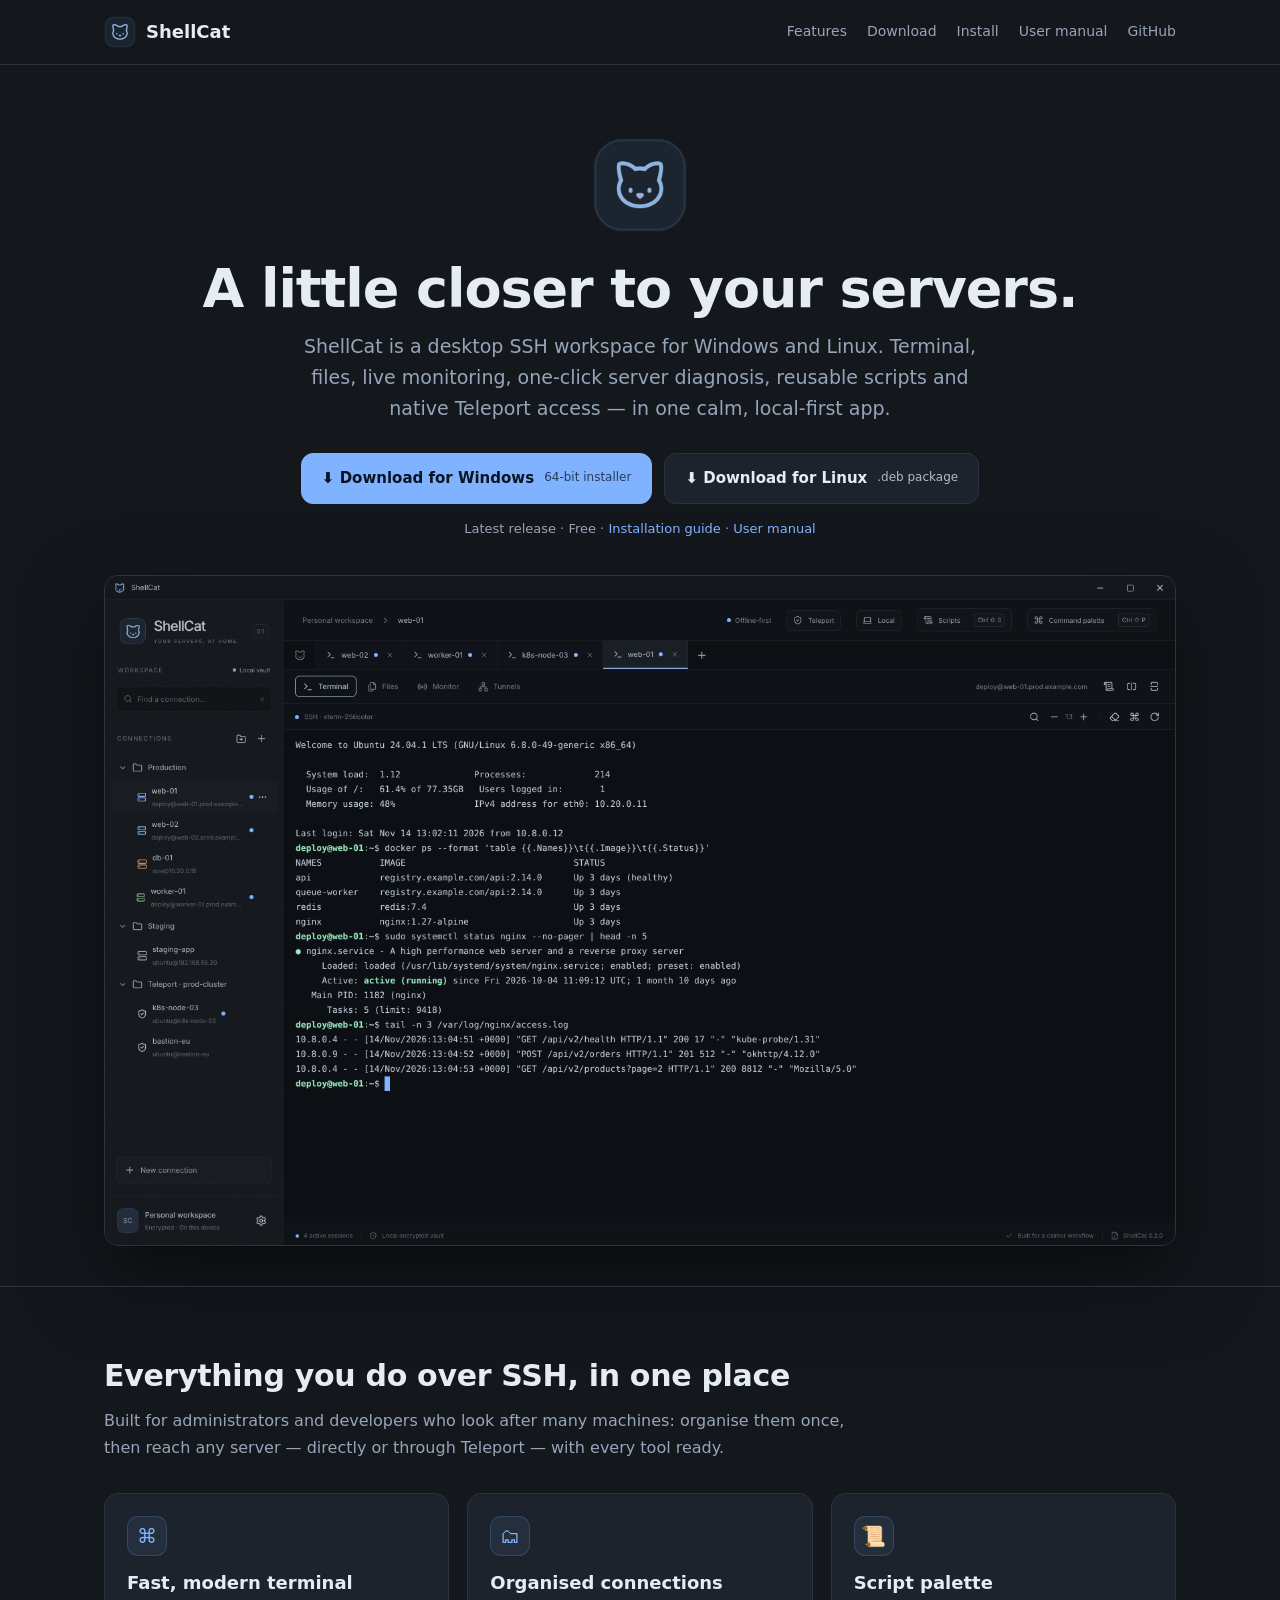
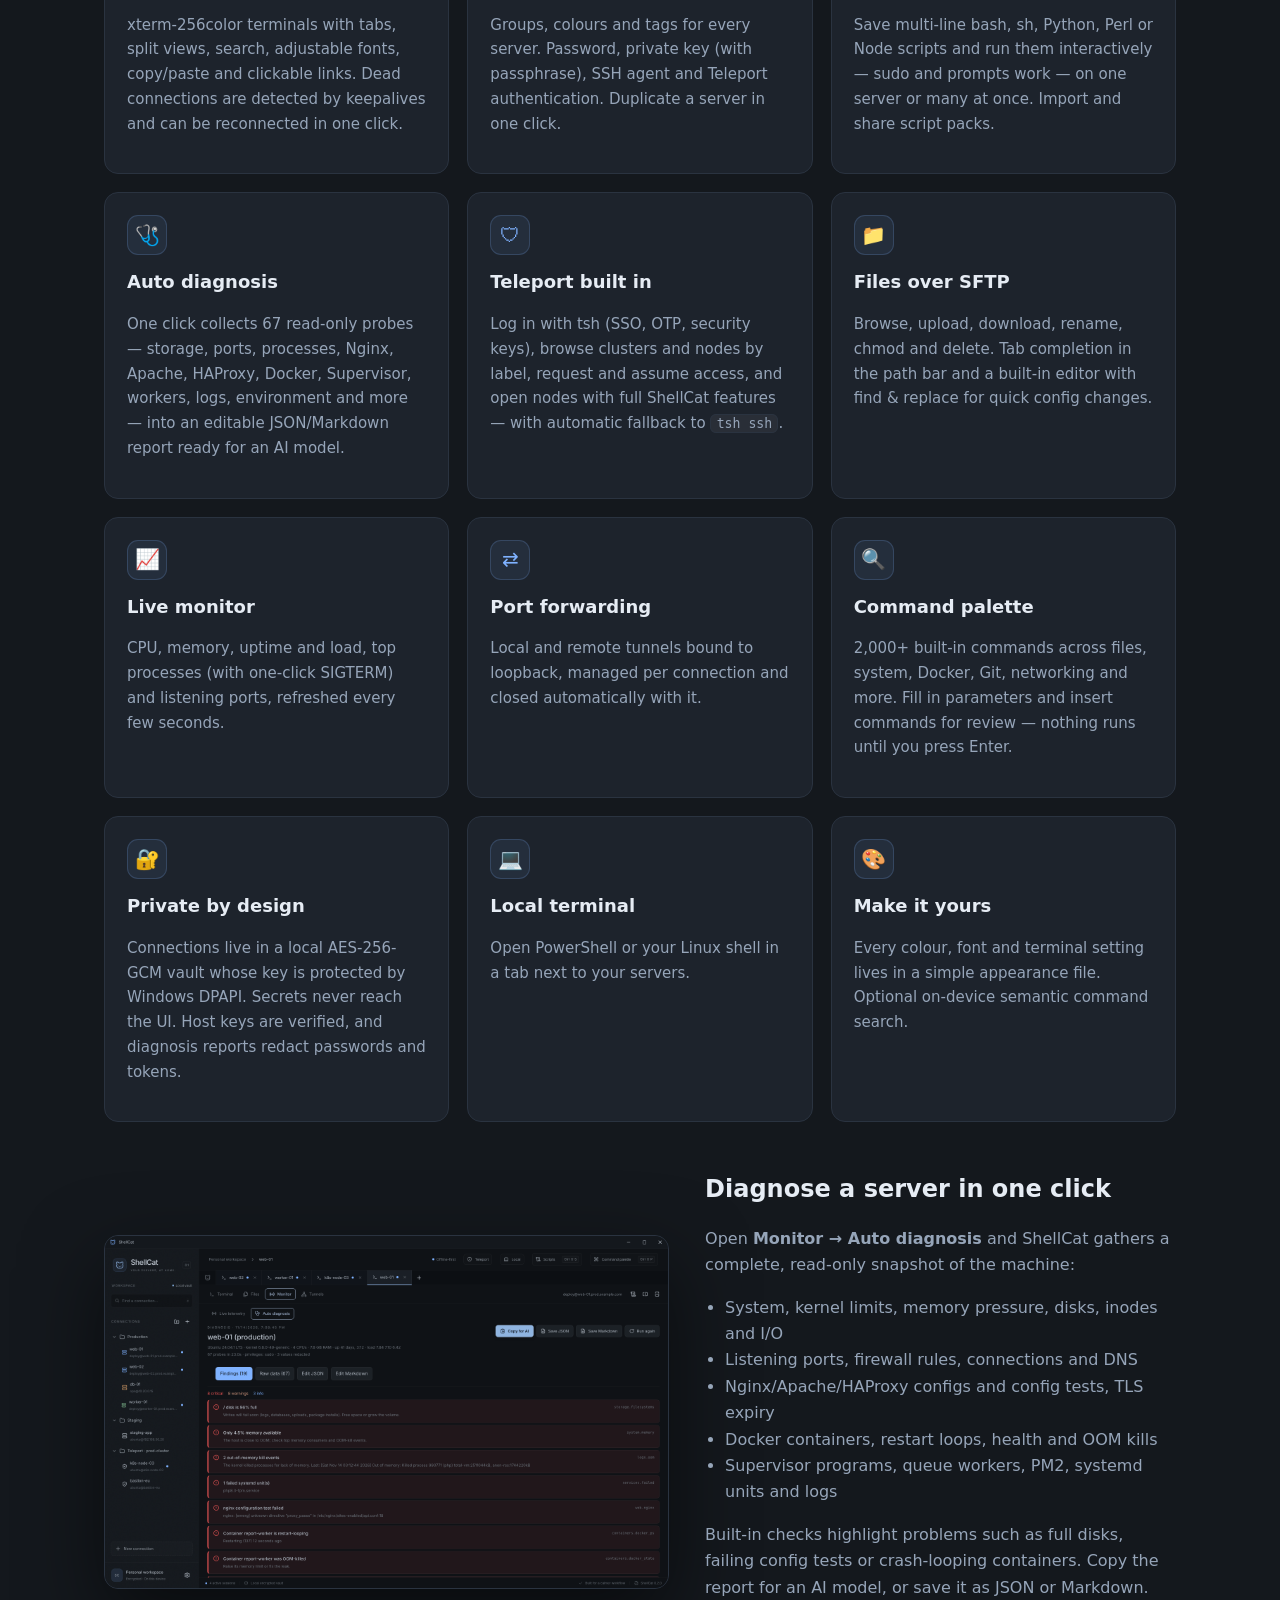
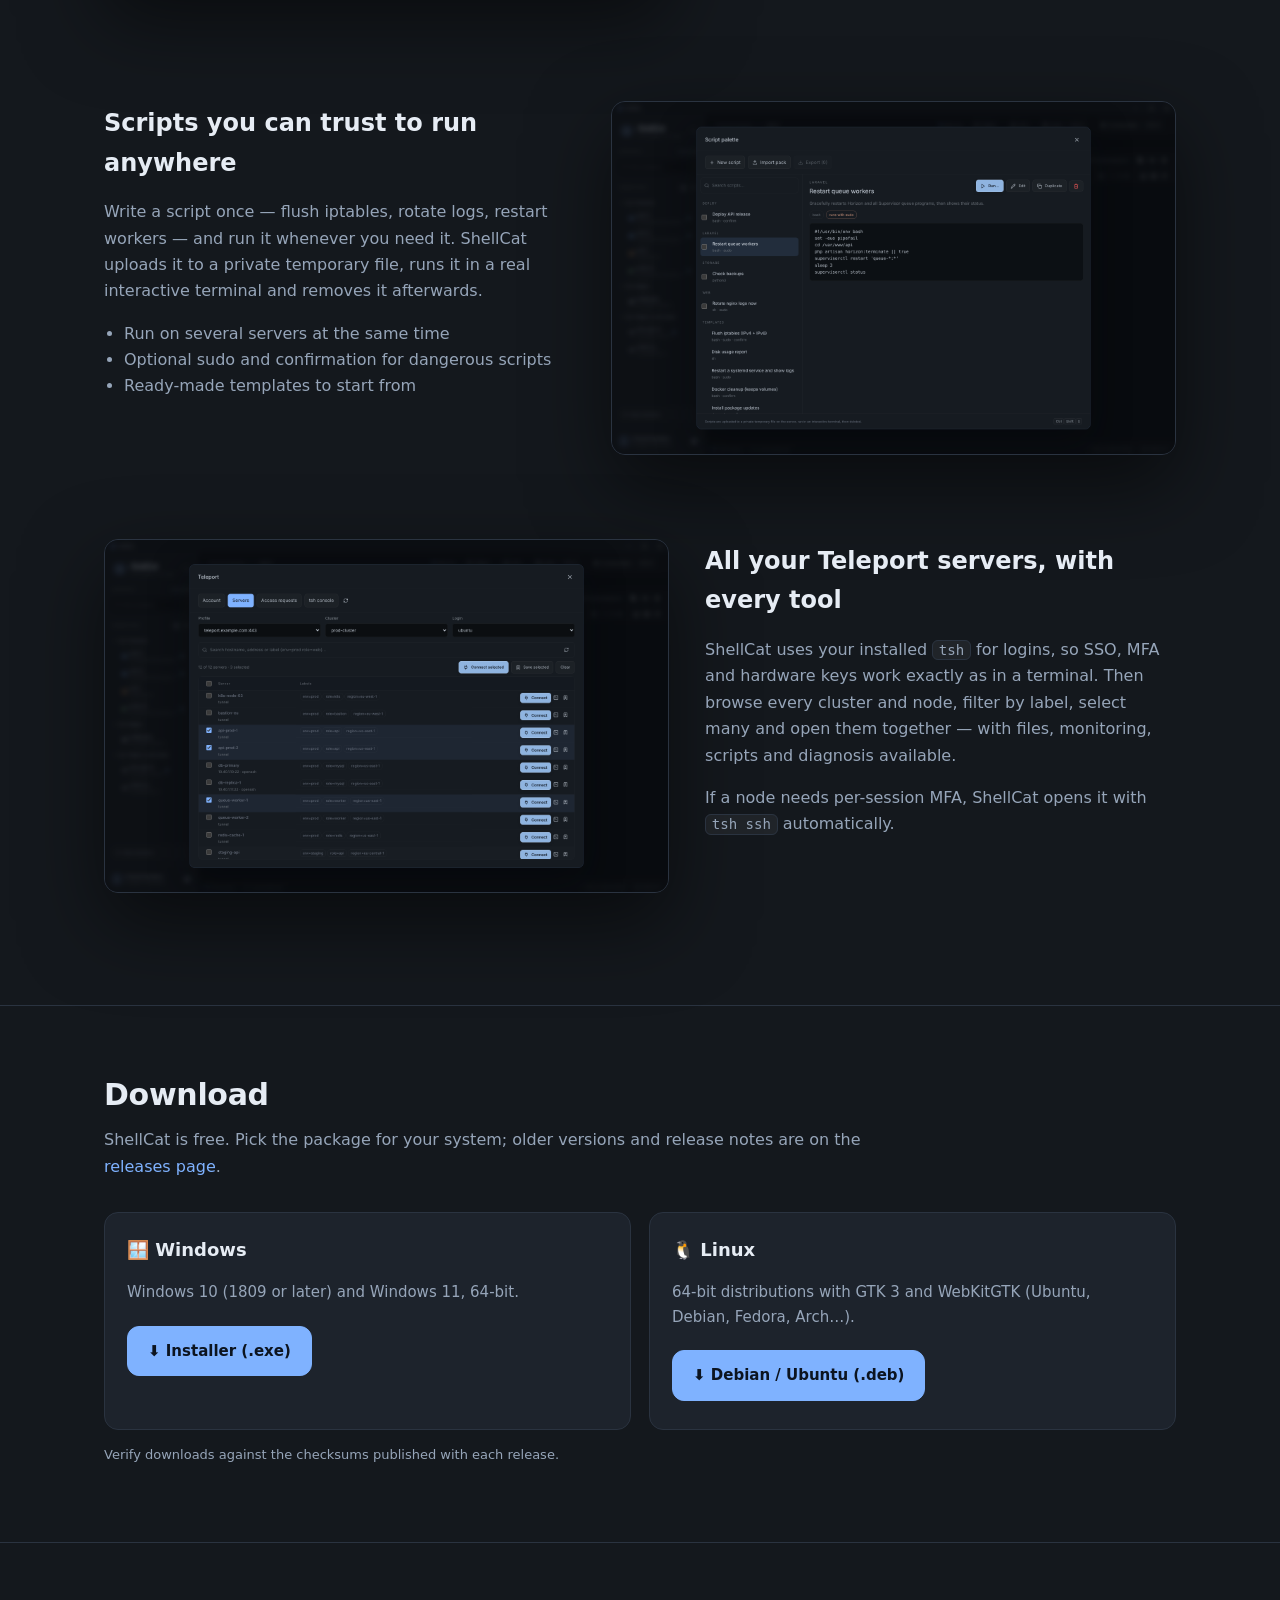
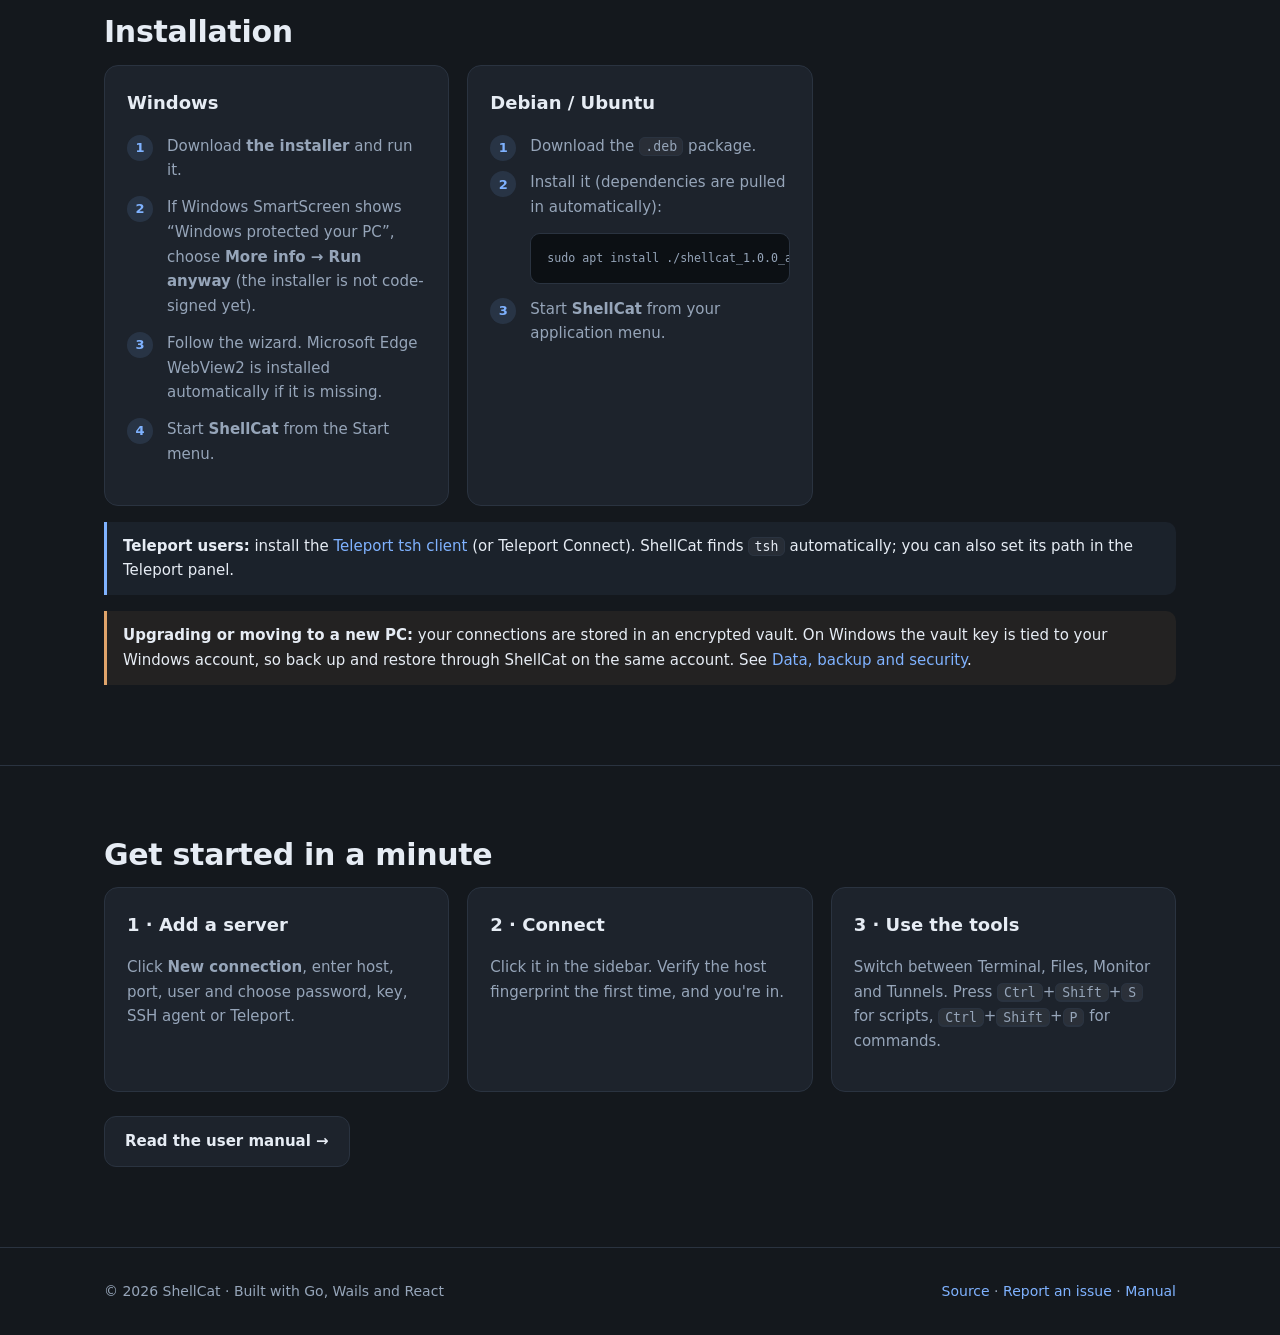
==== index.html @ 1d65cfd7 "Download link updated" ====
<!DOCTYPE html>
<html lang="en">

<head>
  <meta charset="utf-8">
  <meta name="viewport" content="width=device-width, initial-scale=1">
  <title>ShellCat — a calm SSH workspace for teams that manage many servers</title>
  <meta name="description"
    content="ShellCat is a desktop SSH workspace for Windows and Linux: terminal, SFTP, monitoring, one-click server diagnosis for AI analysis, a script palette and native Teleport (tsh) support.">
  <meta property="og:title" content="ShellCat — SSH workspace">
  <meta property="og:description"
    content="Terminal, files, monitoring, auto diagnosis, scripts and Teleport in one calm desktop app.">
  <meta property="og:image" content="screenshots/hero.png">
  <link rel="icon" type="image/png" href="assets/favicon.png">
  <link rel="stylesheet" href="assets/style.css">
</head>

<body>
  <header class="top">
    <div class="wrap">
      <a class="brand" href="#"><img src="assets/logo.png" alt="">ShellCat</a>
      <nav>
        <a href="#features">Features</a>
        <a href="#download">Download</a>
        <a href="#install">Install</a>
        <a href="manual.html">User manual</a>
        <a data-link="repo" href="https://github.com/Rudro085/ShellCat-go">GitHub</a>
      </nav>
    </div>
  </header>

  <main>
    <div class="hero">
      <div class="wrap">
        <img class="logo" src="assets/logo.png" alt="ShellCat logo">
        <h1>A little closer to your servers.</h1>
        <p class="lead">ShellCat is a desktop SSH workspace for Windows and Linux. Terminal, files, live monitoring,
          one-click server diagnosis, reusable scripts and native Teleport access — in one calm, local-first app.</p>
        <div class="cta">
          <a class="btn primary"
            href="https://github.com/Rudro085/shellcat-site/releases/download/v1.0.0/ShellCat-go-amd64-installer.exe">⬇
            Download for Windows<small>64-bit installer</small></a>
          <a class="btn"
            href="https://github.com/Rudro085/shellcat-site/releases/download/v1.0.0/shellcat_1.0.0_amd64.deb">⬇
            Download for Linux<small>.deb package</small></a>
        </div>
        <p class="meta"><span data-version>Latest release</span> · Free · <a href="#install">Installation guide</a> · <a
            href="manual.html">User manual</a></p>
        <figure class="shot"><img src="screenshots/hero.png"
            alt="ShellCat main window with the connection sidebar and an open terminal"></figure>
      </div>
    </div>

    <section id="features">
      <div class="wrap">
        <h2>Everything you do over SSH, in one place</h2>
        <p class="sub">Built for administrators and developers who look after many machines: organise them once, then
          reach any server — directly or through Teleport — with every tool ready.</p>
        <div class="grid">
          <div class="card">
            <div class="icon">⌘</div>
            <h3>Fast, modern terminal</h3>
            <p>xterm-256color terminals with tabs, split views, search, adjustable fonts, copy/paste and clickable
              links. Dead connections are detected by keepalives and can be reconnected in one click.</p>
          </div>
          <div class="card">
            <div class="icon">🗂</div>
            <h3>Organised connections</h3>
            <p>Groups, colours and tags for every server. Password, private key (with passphrase), SSH agent and
              Teleport authentication. Duplicate a server in one click.</p>
          </div>
          <div class="card">
            <div class="icon">📜</div>
            <h3>Script palette</h3>
            <p>Save multi-line bash, sh, Python, Perl or Node scripts and run them interactively — sudo and prompts work
              — on one server or many at once. Import and share script packs.</p>
          </div>
          <div class="card">
            <div class="icon">🩺</div>
            <h3>Auto diagnosis</h3>
            <p>One click collects 67 read-only probes — storage, ports, processes, Nginx, Apache, HAProxy, Docker,
              Supervisor, workers, logs, environment and more — into an editable JSON/Markdown report ready for an AI
              model.</p>
          </div>
          <div class="card">
            <div class="icon">🛡</div>
            <h3>Teleport built in</h3>
            <p>Log in with tsh (SSO, OTP, security keys), browse clusters and nodes by label, request and assume access,
              and open nodes with full ShellCat features — with automatic fallback to <code>tsh ssh</code>.</p>
          </div>
          <div class="card">
            <div class="icon">📁</div>
            <h3>Files over SFTP</h3>
            <p>Browse, upload, download, rename, chmod and delete. Tab completion in the path bar and a built-in editor
              with find &amp; replace for quick config changes.</p>
          </div>
          <div class="card">
            <div class="icon">📈</div>
            <h3>Live monitor</h3>
            <p>CPU, memory, uptime and load, top processes (with one-click SIGTERM) and listening ports, refreshed every
              few seconds.</p>
          </div>
          <div class="card">
            <div class="icon">⇄</div>
            <h3>Port forwarding</h3>
            <p>Local and remote tunnels bound to loopback, managed per connection and closed automatically with it.</p>
          </div>
          <div class="card">
            <div class="icon">🔍</div>
            <h3>Command palette</h3>
            <p>2,000+ built-in commands across files, system, Docker, Git, networking and more. Fill in parameters and
              insert commands for review — nothing runs until you press Enter.</p>
          </div>
          <div class="card">
            <div class="icon">🔐</div>
            <h3>Private by design</h3>
            <p>Connections live in a local AES-256-GCM vault whose key is protected by Windows DPAPI. Secrets never
              reach the UI. Host keys are verified, and diagnosis reports redact passwords and tokens.</p>
          </div>
          <div class="card">
            <div class="icon">💻</div>
            <h3>Local terminal</h3>
            <p>Open PowerShell or your Linux shell in a tab next to your servers.</p>
          </div>
          <div class="card">
            <div class="icon">🎨</div>
            <h3>Make it yours</h3>
            <p>Every colour, font and terminal setting lives in a simple appearance file. Optional on-device semantic
              command search.</p>
          </div>
        </div>

        <div class="feature">
          <div class="text">
            <h3>Diagnose a server in one click</h3>
            <p>Open <b>Monitor → Auto diagnosis</b> and ShellCat gathers a complete, read-only snapshot of the machine:
            </p>
            <ul>
              <li>System, kernel limits, memory pressure, disks, inodes and I/O</li>
              <li>Listening ports, firewall rules, connections and DNS</li>
              <li>Nginx/Apache/HAProxy configs and config tests, TLS expiry</li>
              <li>Docker containers, restart loops, health and OOM kills</li>
              <li>Supervisor programs, queue workers, PM2, systemd units and logs</li>
            </ul>
            <p>Built-in checks highlight problems such as full disks, failing config tests or crash-looping containers.
              Copy the report for an AI model, or save it as JSON or Markdown.</p>
          </div>
          <figure class="shot"><img src="screenshots/diagnosis-findings.png" alt="Diagnosis findings"></figure>
        </div>
        <div class="feature">
          <div class="text">
            <h3>Scripts you can trust to run anywhere</h3>
            <p>Write a script once — flush iptables, rotate logs, restart workers — and run it whenever you need it.
              ShellCat uploads it to a private temporary file, runs it in a real interactive terminal and removes it
              afterwards.</p>
            <ul>
              <li>Run on several servers at the same time</li>
              <li>Optional sudo and confirmation for dangerous scripts</li>
              <li>Ready-made templates to start from</li>
            </ul>
          </div>
          <figure class="shot"><img src="screenshots/script-palette.png" alt="Script palette"></figure>
        </div>
        <div class="feature">
          <div class="text">
            <h3>All your Teleport servers, with every tool</h3>
            <p>ShellCat uses your installed <code>tsh</code> for logins, so SSO, MFA and hardware keys work exactly as
              in a terminal. Then browse every cluster and node, filter by label, select many and open them together —
              with files, monitoring, scripts and diagnosis available.</p>
            <p>If a node needs per-session MFA, ShellCat opens it with <code>tsh ssh</code> automatically.</p>
          </div>
          <figure class="shot"><img src="screenshots/teleport-servers.png" alt="Teleport server browser"></figure>
        </div>
      </div>
    </section>

    <section id="download">
      <div class="wrap">
        <h2>Download</h2>
        <p class="sub">ShellCat is free. Pick the package for your system; older versions and release notes are on the
          <a data-link="releases" href="https://github.com/Rudro085/shellcat-site/releases">releases page</a>.</p>
        <div class="downloads">
          <div class="card dl">
            <h3>🪟 Windows</h3>
            <p>Windows 10 (1809 or later) and Windows 11, 64-bit.</p>
            <a class="btn primary"
              href="https://github.com/Rudro085/shellcat-site/releases/download/v1.0.0/ShellCat-go-amd64-installer.exe">⬇
              Installer (.exe)</a>
          </div>
          <div class="card dl">
            <h3>🐧 Linux</h3>
            <p>64-bit distributions with GTK 3 and WebKitGTK (Ubuntu, Debian, Fedora, Arch…).</p>
            <a class="btn primary"
              href="https://github.com/Rudro085/shellcat-site/releases/download/v1.0.0/shellcat_1.0.0_amd64.deb">⬇
              Debian / Ubuntu (.deb)</a>
          </div>
        </div>
        <p class="meta">Verify downloads against the checksums published with each release.</p>
      </div>
    </section>

    <section id="install">
      <div class="wrap">
        <h2>Installation</h2>
        <div class="grid">
          <div class="card">
            <h3>Windows</h3>
            <ol class="steps">
              <li>Download <b>the installer</b> and run it.</li>
              <li>If Windows SmartScreen shows “Windows protected your PC”, choose <b>More info → Run anyway</b> (the
                installer is not code-signed yet).</li>
              <li>Follow the wizard. Microsoft Edge WebView2 is installed automatically if it is missing.</li>
              <li>Start <b>ShellCat</b> from the Start menu.</li>
            </ol>
          </div>
          <div class="card">
            <h3>Debian / Ubuntu</h3>
            <ol class="steps">
              <li>Download the <code>.deb</code> package.</li>
              <li>Install it (dependencies are pulled in automatically):
                <pre><code>sudo apt install ./shellcat_1.0.0_amd64.deb</code></pre>
              </li>
              <li>Start <b>ShellCat</b> from your application menu.</li>
            </ol>
          </div>
        </div>
        <div class="note info"><b>Teleport users:</b> install the <a href="https://goteleport.com/download/">Teleport
            tsh client</a> (or Teleport Connect). ShellCat finds <code>tsh</code> automatically; you can also set its
          path in the Teleport panel.</div>
        <div class="note"><b>Upgrading or moving to a new PC:</b> your connections are stored in an encrypted vault. On
          Windows the vault key is tied to your Windows account, so back up and restore through ShellCat on the same
          account. See <a href="manual.html#data">Data, backup and security</a>.</div>
      </div>
    </section>

    <section>
      <div class="wrap">
        <h2>Get started in a minute</h2>
        <div class="grid">
          <div class="card">
            <h3>1 · Add a server</h3>
            <p>Click <b>New connection</b>, enter host, port, user and choose password, key, SSH agent or Teleport.</p>
          </div>
          <div class="card">
            <h3>2 · Connect</h3>
            <p>Click it in the sidebar. Verify the host fingerprint the first time, and you're in.</p>
          </div>
          <div class="card">
            <h3>3 · Use the tools</h3>
            <p>Switch between Terminal, Files, Monitor and Tunnels. Press <kbd>Ctrl</kbd>+<kbd>Shift</kbd>+<kbd>S</kbd>
              for scripts, <kbd>Ctrl</kbd>+<kbd>Shift</kbd>+<kbd>P</kbd> for commands.</p>
          </div>
        </div>
        <p style="margin-top:24px"><a class="btn" href="manual.html">Read the user manual →</a></p>
      </div>
    </section>
  </main>

  <footer>
    <div class="wrap">
      <span>© <span data-year>2026</span> ShellCat · Built with Go, Wails and React</span>
      <span><a data-link="repo" href="https://github.com/Rudro085/ShellCat-go">Source</a> · <a data-link="issues"
          href="https://github.com/Rudro085/ShellCat-go/issues">Report an issue</a> · <a
          href="manual.html">Manual</a></span>
    </div>
  </footer>

  <div class="lightbox" id="lightbox"><img alt=""></div>
  <script>
    const REPO = 'Rudro085/shellcat-site';
    const base = `https://github.com/${REPO}`;
    const links = { repo: base, releases: `${base}/releases`, issues: `${base}/issues` };
    document.querySelectorAll('[data-link]').forEach(a => { a.href = links[a.dataset.link]; });
    document.querySelectorAll('[data-year]').forEach(e => { e.textContent = new Date().getFullYear(); });
    // Show the latest version number (best effort; the page works without it).
    fetch(`https://api.github.com/repos/${REPO}/releases/latest`).then(r => r.ok ? r.json() : null).then(r => {
      if (r && r.tag_name) document.querySelectorAll('[data-version]').forEach(e => { e.textContent = `Latest: ${r.tag_name}`; });
    }).catch(() => { });
    const box = document.getElementById('lightbox');
    document.querySelectorAll('.shot img').forEach(img => img.addEventListener('click', () => { box.querySelector('img').src = img.src; box.classList.add('open'); }));
    box.addEventListener('click', () => box.classList.remove('open'));
    document.addEventListener('keydown', e => { if (e.key === 'Escape') box.classList.remove('open'); });
  </script>
</body>

</html>
---- assets/style.css ----
:root{--bg:#14181d;--bg2:#181d24;--panel:#1d232c;--line:#2a3340;--text:#e6ecf4;--muted:#96a5b9;--accent:#7fb2ff;--accent2:#8fb4e0;--warn:#e0a46b;--danger:#ff7a7a;--radius:14px;--mono:"Cascadia Code",Consolas,"JetBrains Mono","DejaVu Sans Mono",monospace;--sans:"Segoe UI",Inter,Ubuntu,Cantarell,"Noto Sans",system-ui,sans-serif}
*{box-sizing:border-box}
html{scroll-behavior:smooth}
body{margin:0;background:var(--bg);color:var(--text);font:16px/1.65 var(--sans);-webkit-font-smoothing:antialiased}
a{color:var(--accent);text-decoration:none}a:hover{text-decoration:underline}
code,kbd,pre{font-family:var(--mono);font-size:.88em}
code{background:#ffffff0d;border:1px solid var(--line);border-radius:6px;padding:.08em .4em}
kbd{background:#ffffff10;border:1px solid var(--line);border-bottom-width:2px;border-radius:6px;padding:.05em .45em;white-space:nowrap}
pre{background:#0c1014;border:1px solid var(--line);border-radius:10px;padding:14px 16px;overflow:auto;line-height:1.55}
pre code{background:none;border:0;padding:0}
.wrap{max-width:1120px;margin:0 auto;padding:0 24px}
header.top{position:sticky;top:0;z-index:10;background:#14181dcc;backdrop-filter:blur(10px);border-bottom:1px solid var(--line)}
header.top .wrap{display:flex;align-items:center;gap:18px;height:64px}
.brand{display:flex;align-items:center;gap:10px;color:var(--text);font-weight:650;font-size:18px}
.brand img{width:32px;height:32px}
nav{margin-left:auto;display:flex;gap:20px;flex-wrap:wrap}
nav a{color:var(--muted);font-size:14px}nav a:hover{color:var(--text);text-decoration:none}
.btn{display:inline-flex;align-items:center;gap:10px;padding:12px 20px;border-radius:12px;border:1px solid var(--line);background:var(--panel);color:var(--text);font-weight:600;font-size:15px}
.btn:hover{text-decoration:none;border-color:var(--accent)}
.btn.primary{background:var(--accent);color:#0c1420;border-color:var(--accent)}
.btn.primary:hover{background:#9cc4ff}
.btn small{display:block;font-weight:400;font-size:12px;opacity:.75}
.hero{padding:72px 0 40px;text-align:center}
.hero img.logo{width:96px;height:96px}
.hero h1{font-size:clamp(34px,5vw,54px);line-height:1.1;margin:18px 0 12px;letter-spacing:-.02em}
.hero p.lead{color:var(--muted);font-size:19px;max-width:720px;margin:0 auto 28px}
.cta{display:flex;gap:12px;justify-content:center;flex-wrap:wrap}
.meta{color:var(--muted);font-size:13px;margin-top:14px}
.shot{margin:36px auto 0;border-radius:var(--radius);border:1px solid var(--line);overflow:hidden;box-shadow:0 30px 80px #0008;background:var(--panel)}
.shot img{display:block;width:100%;height:auto}
figure{margin:0}figcaption{color:var(--muted);font-size:13px;padding:10px 14px;border-top:1px solid var(--line)}
section{padding:64px 0;border-top:1px solid var(--line)}
section h2{font-size:30px;margin:0 0 8px;letter-spacing:-.01em}
section .sub{color:var(--muted);margin:0 0 32px;max-width:760px}
.grid{display:grid;gap:18px;grid-template-columns:repeat(auto-fill,minmax(300px,1fr))}
.card{background:var(--panel);border:1px solid var(--line);border-radius:var(--radius);padding:22px}
.card h3{margin:0 0 8px;font-size:18px}
.card p,.card li{color:var(--muted);font-size:15px}
.card ul{padding-left:18px;margin:8px 0 0}
.card .icon{width:40px;height:40px;border-radius:11px;display:grid;place-items:center;background:#7fb2ff14;border:1px solid #7fb2ff30;color:var(--accent);font-size:20px;margin-bottom:12px}
.feature{display:grid;grid-template-columns:1fr 1.2fr;gap:36px;align-items:center;margin:48px 0}
.feature:nth-of-type(even){grid-template-columns:1.2fr 1fr}
.feature:nth-of-type(even) .text{order:2}
.feature h3{font-size:24px;margin:0 0 10px}
.feature p,.feature li{color:var(--muted)}
.feature ul{padding-left:20px}
.downloads{display:grid;gap:18px;grid-template-columns:repeat(auto-fit,minmax(320px,1fr))}
.dl h3{display:flex;align-items:center;gap:10px}
.dl .btn{margin:6px 8px 6px 0}
.steps{counter-reset:s;list-style:none;padding:0}
.steps li{counter-increment:s;position:relative;padding-left:40px;margin:12px 0;color:var(--muted)}
.steps li::before{content:counter(s);position:absolute;left:0;top:1px;width:26px;height:26px;border-radius:50%;background:#7fb2ff1f;color:var(--accent);display:grid;place-items:center;font-size:13px;font-weight:700}
.note{border-left:3px solid var(--warn);background:#e0a46b12;padding:12px 16px;border-radius:0 10px 10px 0;color:var(--text);font-size:15px;margin:16px 0}
.note.info{border-color:var(--accent);background:#7fb2ff10}
table{width:100%;border-collapse:collapse;font-size:15px}
th,td{text-align:left;padding:10px 12px;border-bottom:1px solid var(--line);vertical-align:top}
th{color:var(--muted);font-weight:600;font-size:13px;text-transform:uppercase;letter-spacing:.04em}
.gallery{display:grid;gap:18px;grid-template-columns:repeat(auto-fill,minmax(340px,1fr))}
.gallery figure{border:1px solid var(--line);border-radius:var(--radius);overflow:hidden;background:var(--panel)}
.gallery img{width:100%;display:block;cursor:zoom-in}
footer{border-top:1px solid var(--line);padding:32px 0;color:var(--muted);font-size:14px}
footer .wrap{display:flex;gap:16px;justify-content:space-between;flex-wrap:wrap}
/* manual */
.doc{display:grid;grid-template-columns:240px 1fr;gap:40px;padding:40px 0 80px}
.toc{position:sticky;top:88px;align-self:start;max-height:calc(100vh - 110px);overflow:auto;font-size:14px}
.toc a{display:block;color:var(--muted);padding:4px 0}.toc a:hover{color:var(--text)}
.toc .lvl2{padding-left:14px;font-size:13px}
.doc article h1{font-size:38px;margin:0 0 8px}
.doc article h2{font-size:26px;margin:52px 0 12px;padding-top:12px;border-top:1px solid var(--line)}
.doc article h3{font-size:19px;margin:28px 0 8px}
.doc article p,.doc article li{color:#c9d3e0}
.doc article figure{margin:18px 0;border:1px solid var(--line);border-radius:12px;overflow:hidden}
.doc article figure img{width:100%;display:block}
.lightbox{position:fixed;inset:0;background:#000d;display:none;place-items:center;z-index:50;cursor:zoom-out;padding:24px}
.lightbox.open{display:grid}.lightbox img{max-width:100%;max-height:100%;border-radius:10px}
@media (max-width:860px){.feature,.feature:nth-of-type(even){grid-template-columns:1fr}.feature:nth-of-type(even) .text{order:0}.doc{grid-template-columns:1fr}.toc{position:static;max-height:none}nav{display:none}}
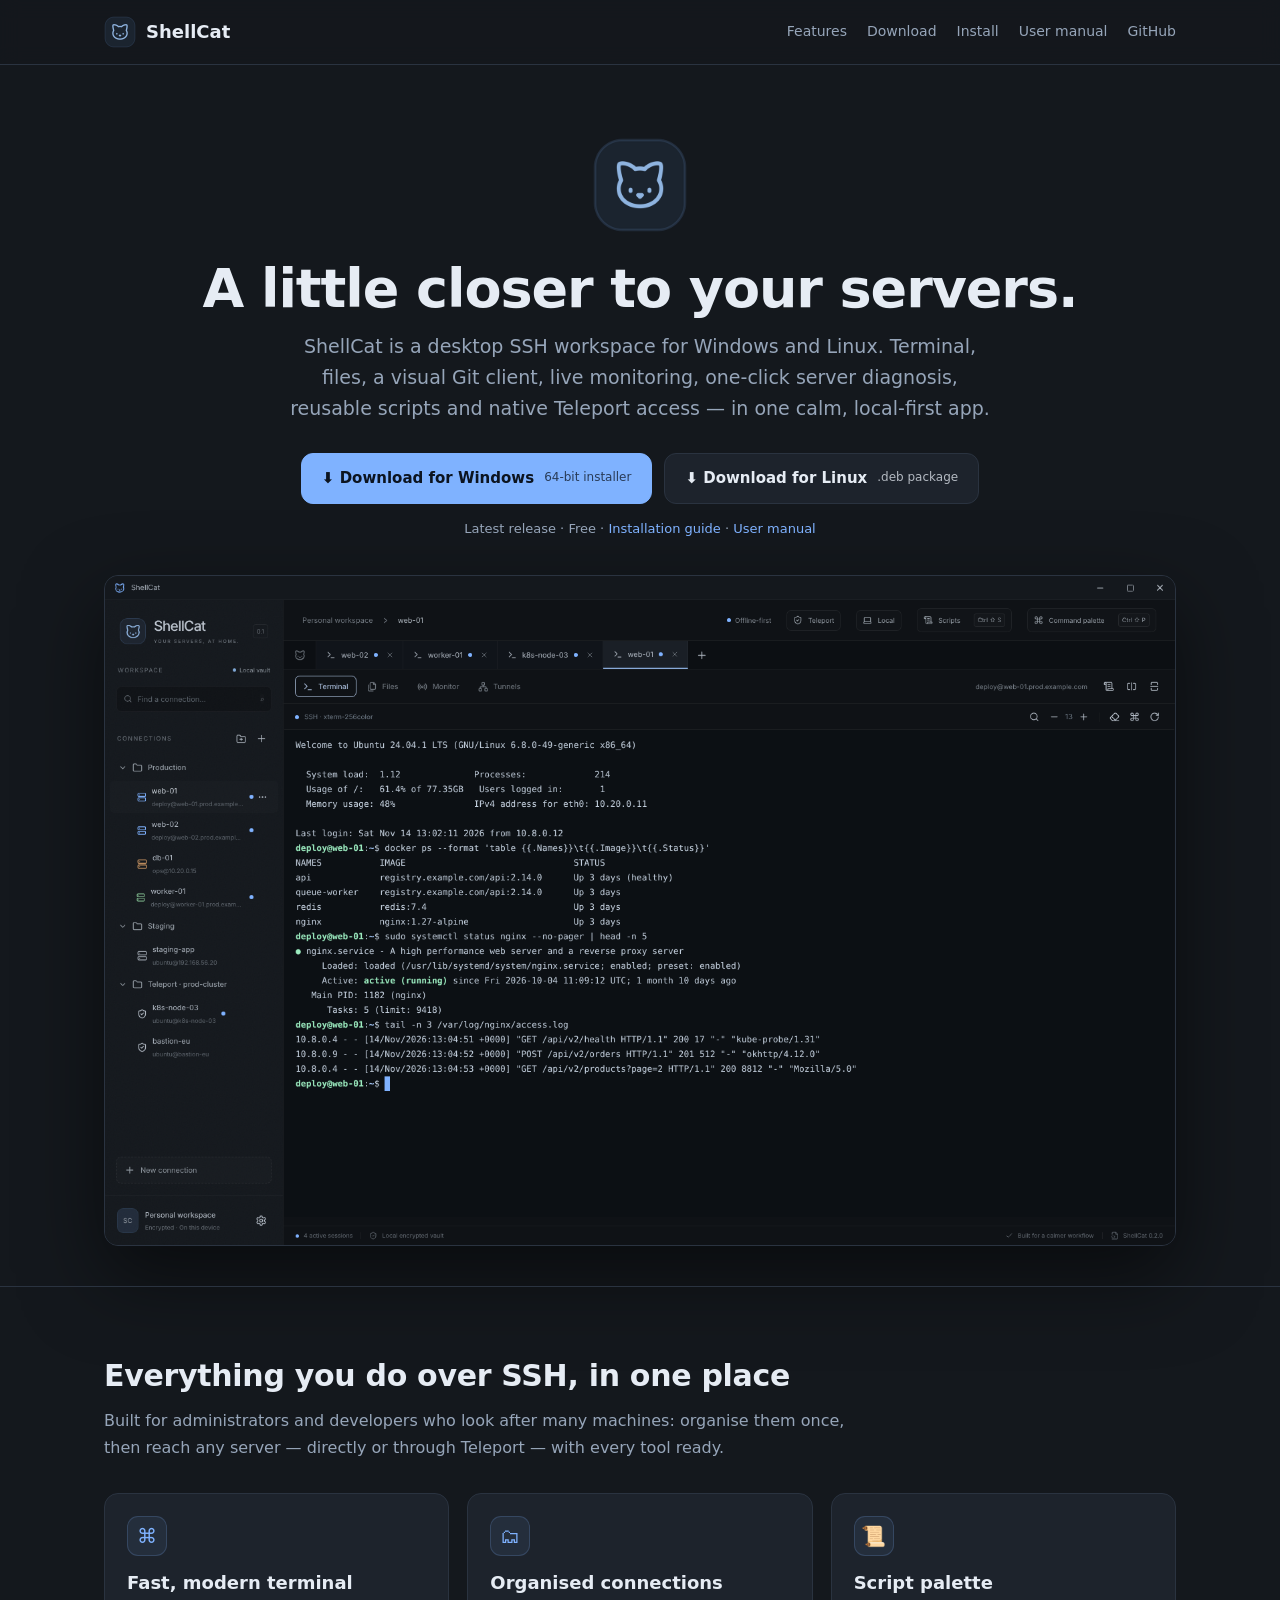
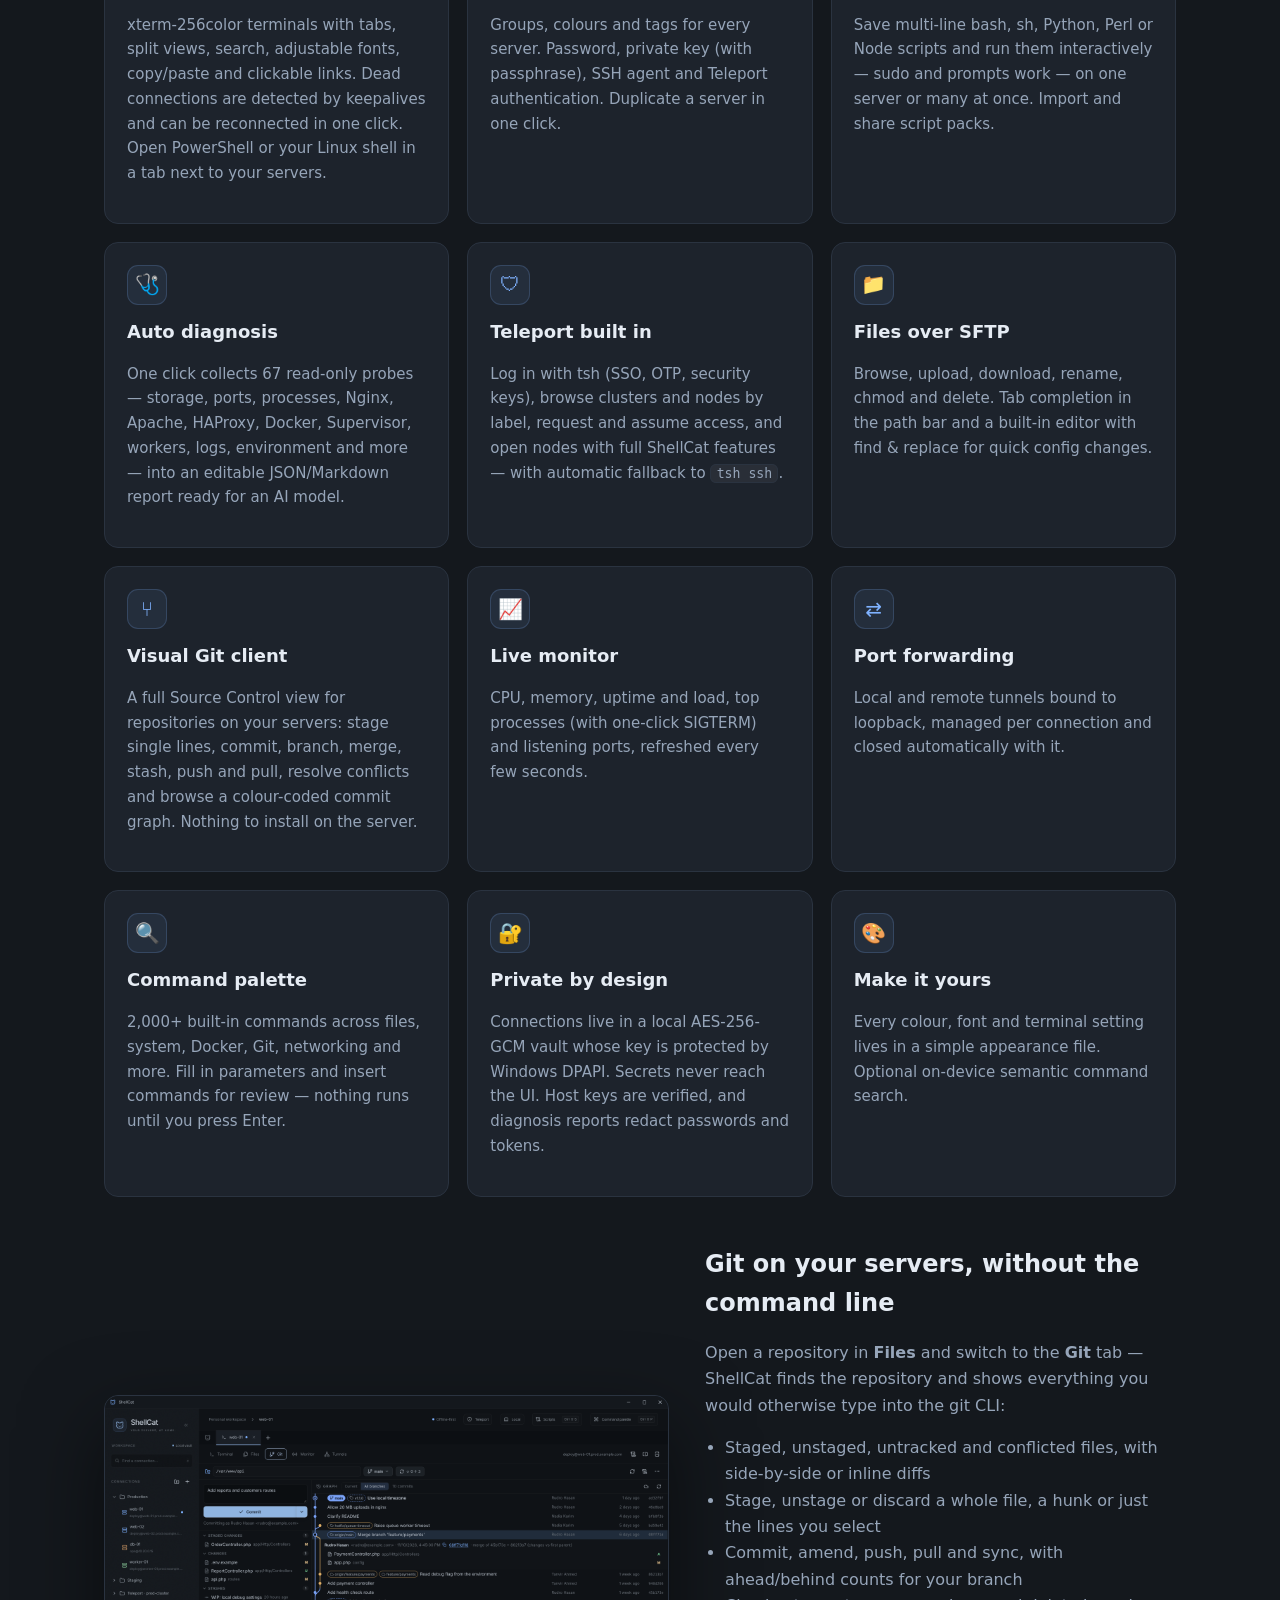
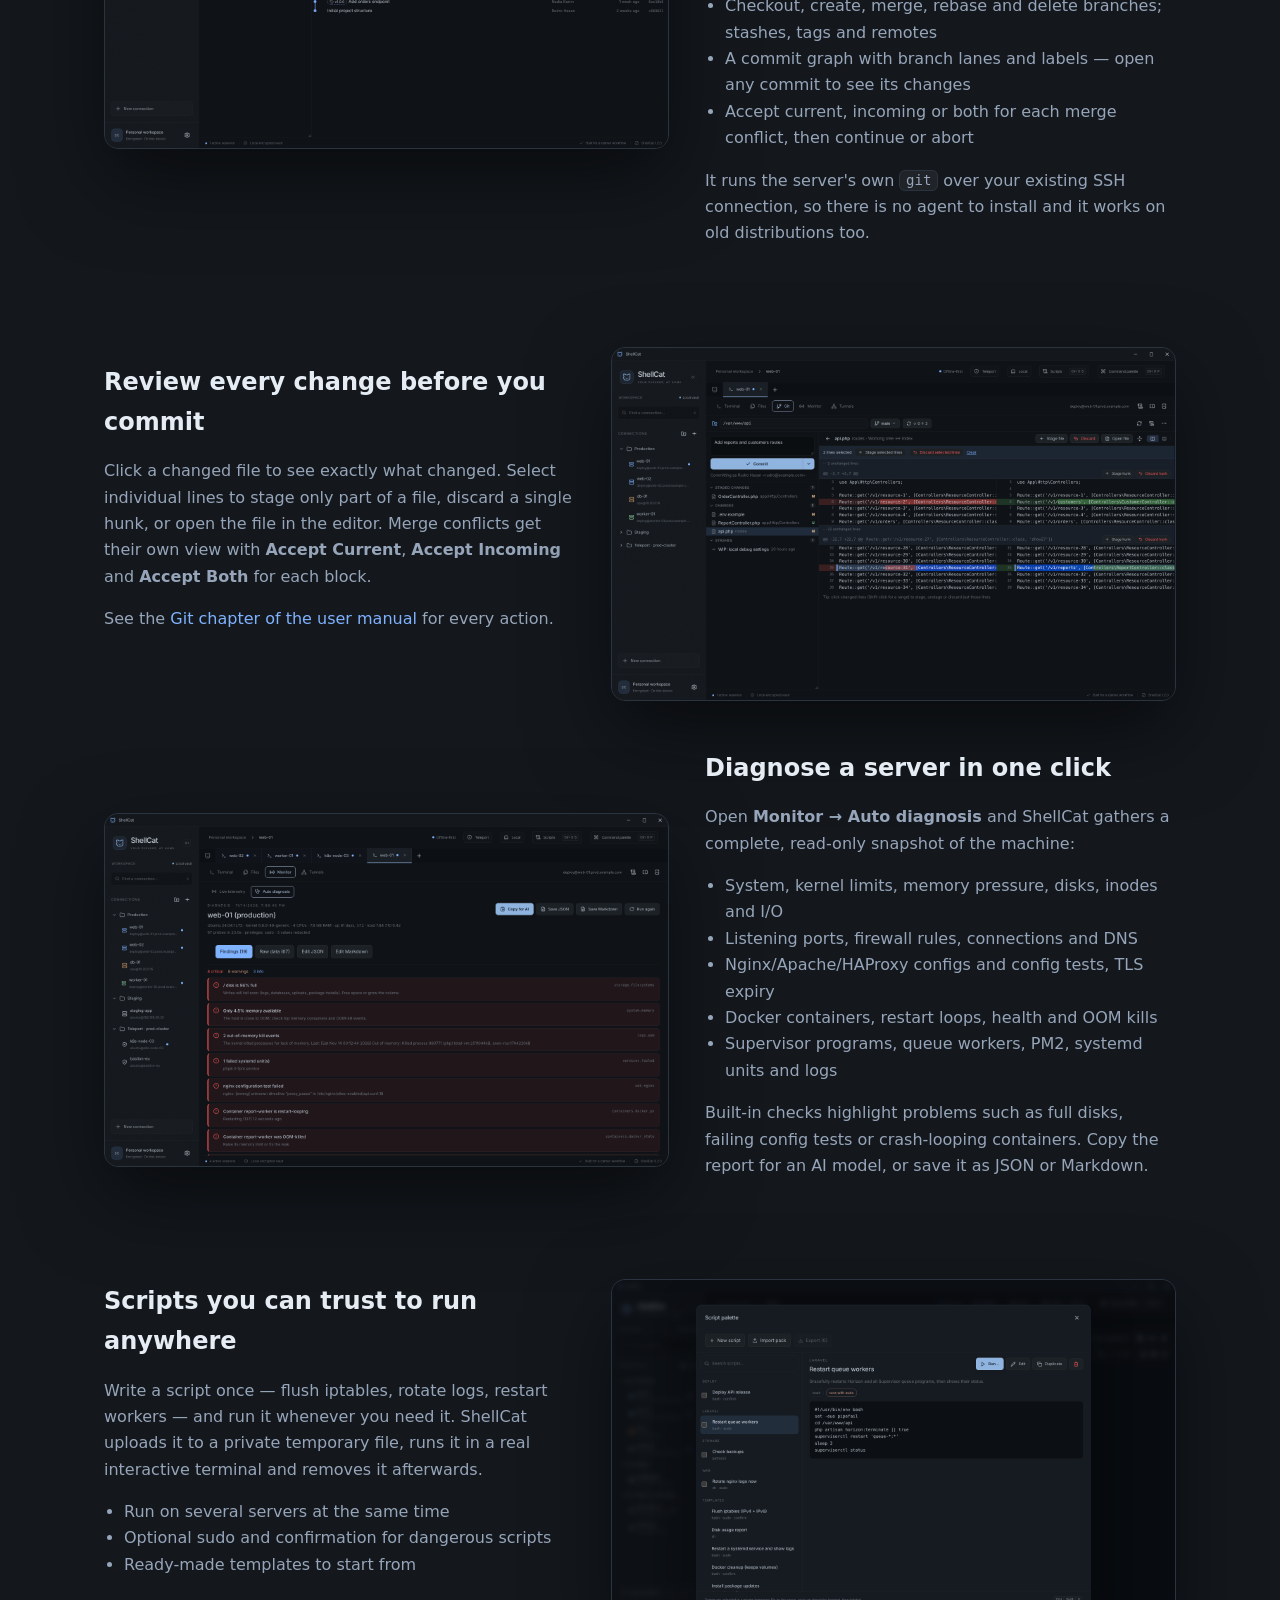
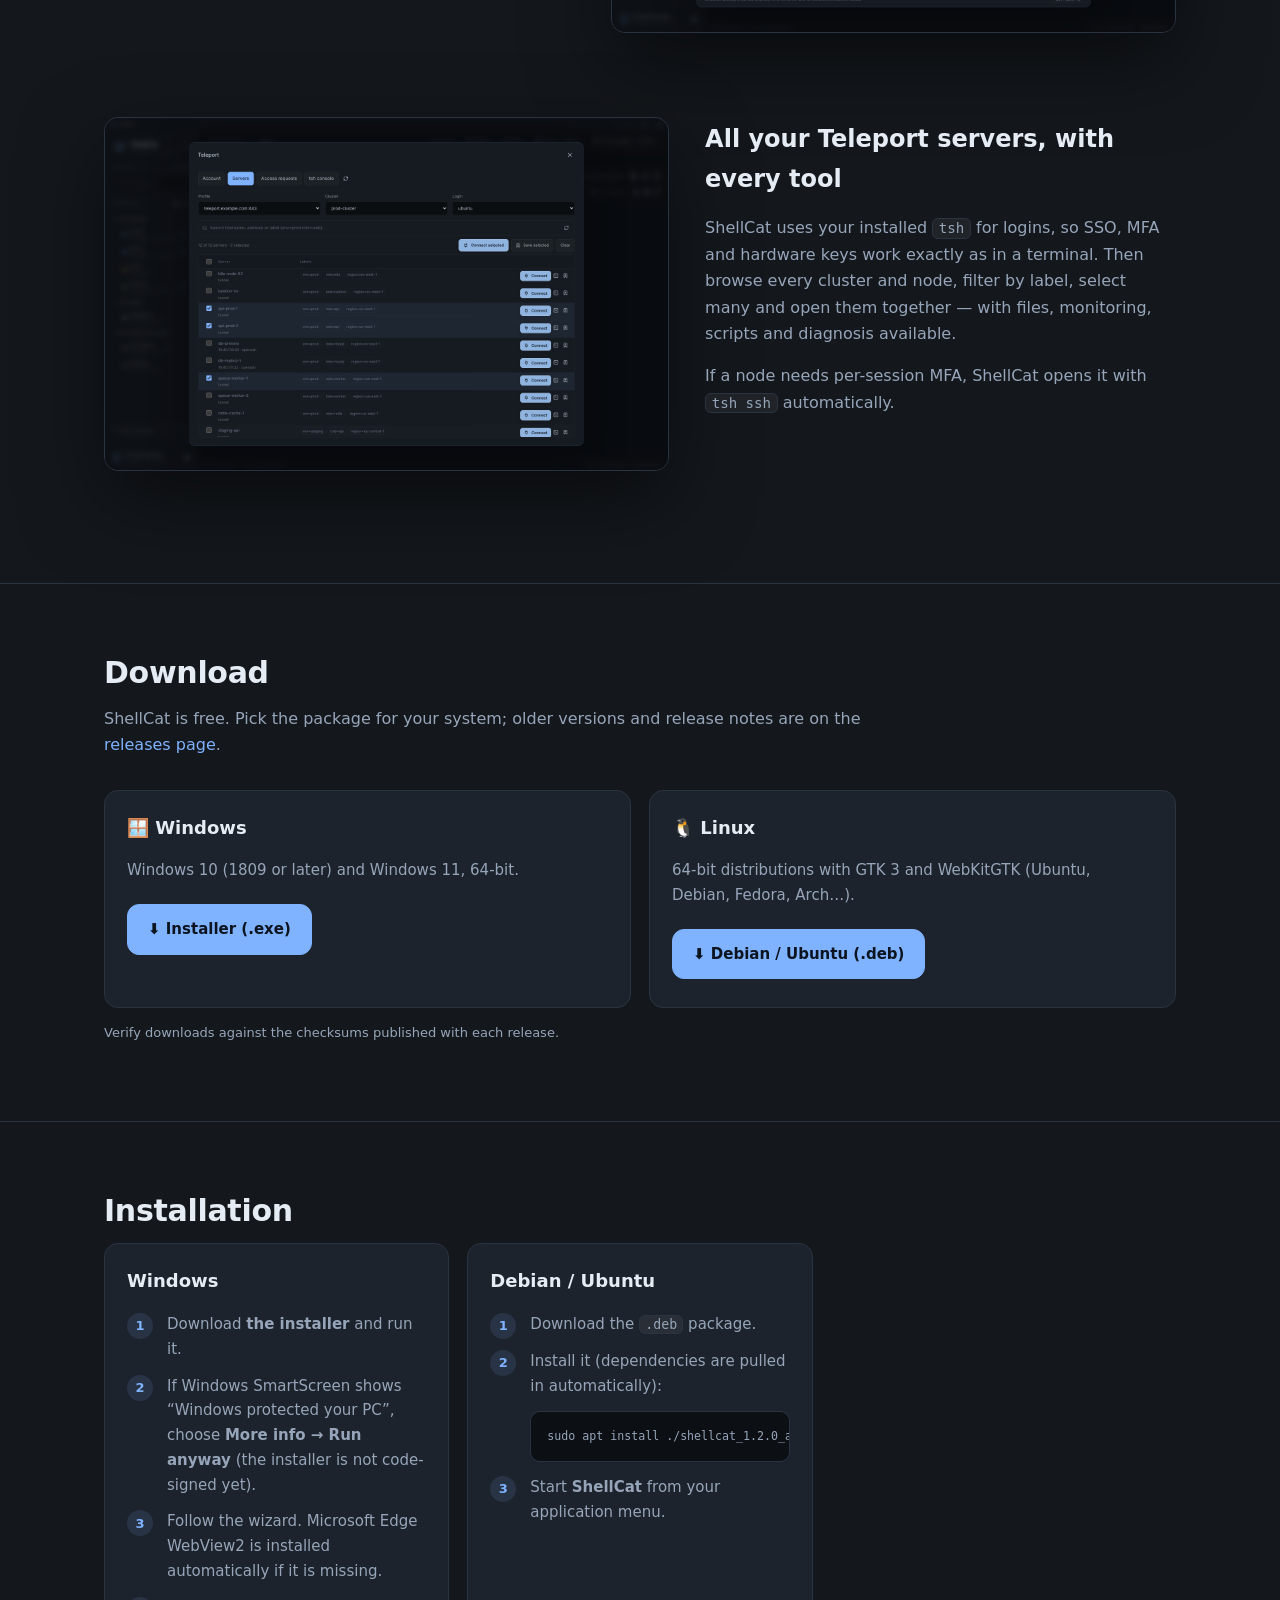
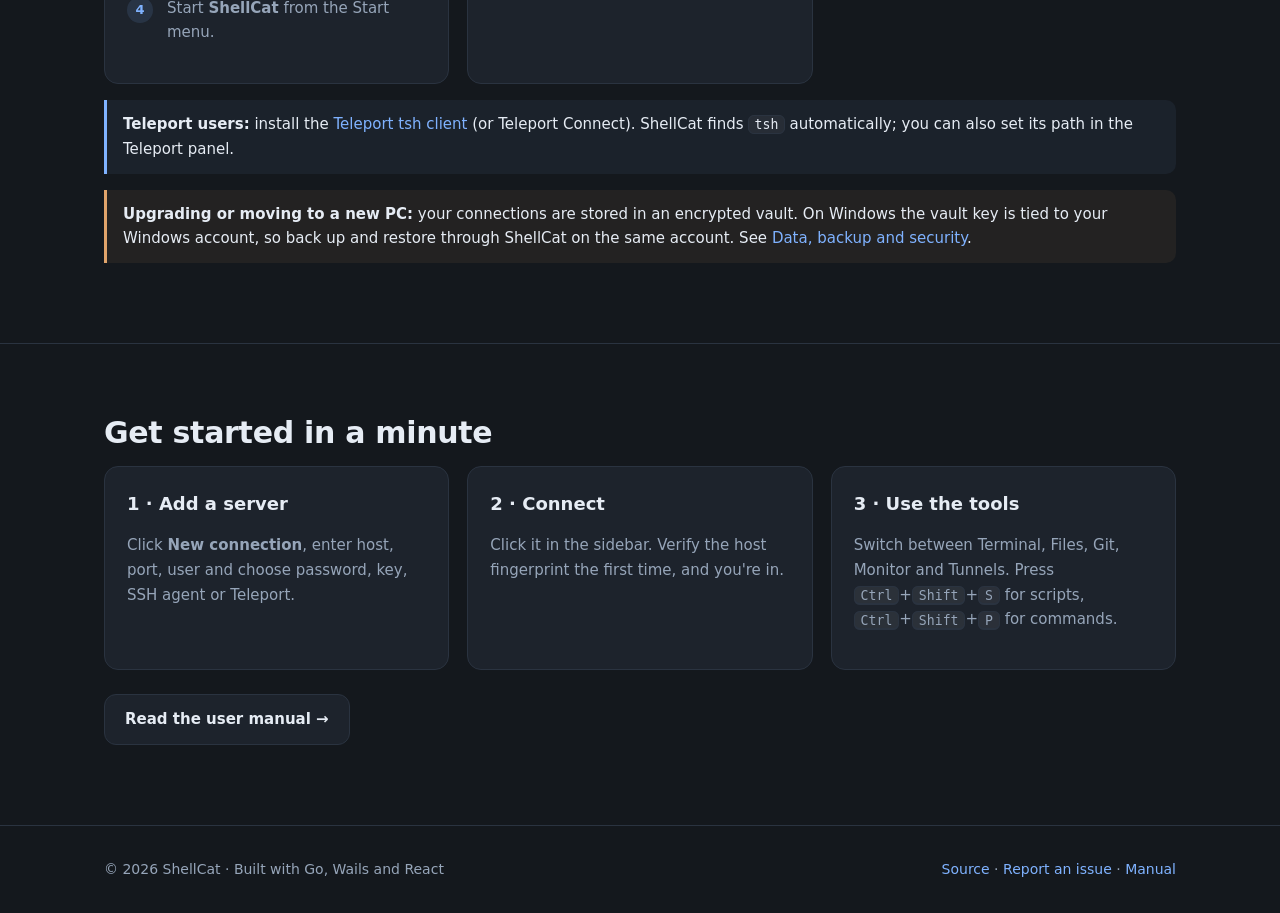
==== commit d94cedde: "Version 1.2.0 released" ====
--- a/index.html
+++ b/index.html
@@ -6,10 +6,10 @@
   <meta name="viewport" content="width=device-width, initial-scale=1">
   <title>ShellCat — a calm SSH workspace for teams that manage many servers</title>
   <meta name="description"
-    content="ShellCat is a desktop SSH workspace for Windows and Linux: terminal, SFTP, monitoring, one-click server diagnosis for AI analysis, a script palette and native Teleport (tsh) support.">
+    content="ShellCat is a desktop SSH workspace for Windows and Linux: terminal, SFTP, a visual Git client, monitoring, one-click server diagnosis for AI analysis, a script palette and native Teleport (tsh) support.">
   <meta property="og:title" content="ShellCat — SSH workspace">
   <meta property="og:description"
-    content="Terminal, files, monitoring, auto diagnosis, scripts and Teleport in one calm desktop app.">
+    content="Terminal, files, Git, monitoring, auto diagnosis, scripts and Teleport in one calm desktop app.">
   <meta property="og:image" content="screenshots/hero.png">
   <link rel="icon" type="image/png" href="assets/favicon.png">
   <link rel="stylesheet" href="assets/style.css">
@@ -34,14 +34,15 @@
       <div class="wrap">
         <img class="logo" src="assets/logo.png" alt="ShellCat logo">
         <h1>A little closer to your servers.</h1>
-        <p class="lead">ShellCat is a desktop SSH workspace for Windows and Linux. Terminal, files, live monitoring,
-          one-click server diagnosis, reusable scripts and native Teleport access — in one calm, local-first app.</p>
+        <p class="lead">ShellCat is a desktop SSH workspace for Windows and Linux. Terminal, files, a visual Git client,
+          live monitoring, one-click server diagnosis, reusable scripts and native Teleport access — in one calm,
+          local-first app.</p>
         <div class="cta">
           <a class="btn primary"
-            href="https://github.com/Rudro085/shellcat-site/releases/download/v1.0.0/ShellCat-go-amd64-installer.exe">⬇
+            href="https://github.com/Rudro085/shellcat-site/releases/download/v1.2.0/ShellCat-go-amd64-installer.exe">⬇
             Download for Windows<small>64-bit installer</small></a>
           <a class="btn"
-            href="https://github.com/Rudro085/shellcat-site/releases/download/v1.0.0/shellcat_1.0.0_amd64.deb">⬇
+            href="https://github.com/Rudro085/shellcat-site/releases/download/v1.2.0/shellcat_1.2.0_amd64.deb">⬇
             Download for Linux<small>.deb package</small></a>
         </div>
         <p class="meta"><span data-version>Latest release</span> · Free · <a href="#install">Installation guide</a> · <a
@@ -61,7 +62,8 @@
             <div class="icon">⌘</div>
             <h3>Fast, modern terminal</h3>
             <p>xterm-256color terminals with tabs, split views, search, adjustable fonts, copy/paste and clickable
-              links. Dead connections are detected by keepalives and can be reconnected in one click.</p>
+              links. Dead connections are detected by keepalives and can be reconnected in one click. Open PowerShell or
+              your Linux shell in a tab next to your servers.</p>
           </div>
           <div class="card">
             <div class="icon">🗂</div>
@@ -95,6 +97,13 @@
               with find &amp; replace for quick config changes.</p>
           </div>
           <div class="card">
+            <div class="icon">⑂</div>
+            <h3>Visual Git client</h3>
+            <p>A full Source Control view for repositories on your servers: stage single lines, commit, branch,
+              merge, stash, push and pull, resolve conflicts and browse a colour-coded commit graph. Nothing to
+              install on the server.</p>
+          </div>
+          <div class="card">
             <div class="icon">📈</div>
             <h3>Live monitor</h3>
             <p>CPU, memory, uptime and load, top processes (with one-click SIGTERM) and listening ports, refreshed every
@@ -118,11 +127,6 @@
               reach the UI. Host keys are verified, and diagnosis reports redact passwords and tokens.</p>
           </div>
           <div class="card">
-            <div class="icon">💻</div>
-            <h3>Local terminal</h3>
-            <p>Open PowerShell or your Linux shell in a tab next to your servers.</p>
-          </div>
-          <div class="card">
             <div class="icon">🎨</div>
             <h3>Make it yours</h3>
             <p>Every colour, font and terminal setting lives in a simple appearance file. Optional on-device semantic
@@ -130,6 +134,34 @@
           </div>
         </div>
 
+        <div class="feature">
+          <div class="text">
+            <h3>Git on your servers, without the command line</h3>
+            <p>Open a repository in <b>Files</b> and switch to the <b>Git</b> tab — ShellCat finds the repository and
+              shows everything you would otherwise type into the git CLI:</p>
+            <ul>
+              <li>Staged, unstaged, untracked and conflicted files, with side-by-side or inline diffs</li>
+              <li>Stage, unstage or discard a whole file, a hunk or just the lines you select</li>
+              <li>Commit, amend, push, pull and sync, with ahead/behind counts for your branch</li>
+              <li>Checkout, create, merge, rebase and delete branches; stashes, tags and remotes</li>
+              <li>A commit graph with branch lanes and labels — open any commit to see its changes</li>
+              <li>Accept current, incoming or both for each merge conflict, then continue or abort</li>
+            </ul>
+            <p>It runs the server's own <code>git</code> over your existing SSH connection, so there is no agent to
+              install and it works on old distributions too.</p>
+          </div>
+          <figure class="shot"><img src="screenshots/git.png" alt="Git tab with changes, commit box and commit graph"></figure>
+        </div>
+        <div class="feature">
+          <div class="text">
+            <h3>Review every change before you commit</h3>
+            <p>Click a changed file to see exactly what changed. Select individual lines to stage only part of a file,
+              discard a single hunk, or open the file in the editor. Merge conflicts get their own view with
+              <b>Accept Current</b>, <b>Accept Incoming</b> and <b>Accept Both</b> for each block.</p>
+            <p>See the <a href="manual.html#git">Git chapter of the user manual</a> for every action.</p>
+          </div>
+          <figure class="shot"><img src="screenshots/git-diff.png" alt="Side-by-side diff with selected lines ready to stage"></figure>
+        </div>
         <div class="feature">
           <div class="text">
             <h3>Diagnose a server in one click</h3>
@@ -184,14 +216,14 @@
             <h3>🪟 Windows</h3>
             <p>Windows 10 (1809 or later) and Windows 11, 64-bit.</p>
             <a class="btn primary"
-              href="https://github.com/Rudro085/shellcat-site/releases/download/v1.0.0/ShellCat-go-amd64-installer.exe">⬇
+              href="https://github.com/Rudro085/shellcat-site/releases/download/v1.2.0/ShellCat-go-amd64-installer.exe">⬇
               Installer (.exe)</a>
           </div>
           <div class="card dl">
             <h3>🐧 Linux</h3>
             <p>64-bit distributions with GTK 3 and WebKitGTK (Ubuntu, Debian, Fedora, Arch…).</p>
             <a class="btn primary"
-              href="https://github.com/Rudro085/shellcat-site/releases/download/v1.0.0/shellcat_1.0.0_amd64.deb">⬇
+              href="https://github.com/Rudro085/shellcat-site/releases/download/v1.2.0/shellcat_1.2.0_amd64.deb">⬇
               Debian / Ubuntu (.deb)</a>
           </div>
         </div>
@@ -218,7 +250,7 @@
             <ol class="steps">
               <li>Download the <code>.deb</code> package.</li>
               <li>Install it (dependencies are pulled in automatically):
-                <pre><code>sudo apt install ./shellcat_1.0.0_amd64.deb</code></pre>
+                <pre><code>sudo apt install ./shellcat_1.2.0_amd64.deb</code></pre>
               </li>
               <li>Start <b>ShellCat</b> from your application menu.</li>
             </ol>
@@ -247,7 +279,7 @@
           </div>
           <div class="card">
             <h3>3 · Use the tools</h3>
-            <p>Switch between Terminal, Files, Monitor and Tunnels. Press <kbd>Ctrl</kbd>+<kbd>Shift</kbd>+<kbd>S</kbd>
+            <p>Switch between Terminal, Files, Git, Monitor and Tunnels. Press <kbd>Ctrl</kbd>+<kbd>Shift</kbd>+<kbd>S</kbd>
               for scripts, <kbd>Ctrl</kbd>+<kbd>Shift</kbd>+<kbd>P</kbd> for commands.</p>
           </div>
         </div>
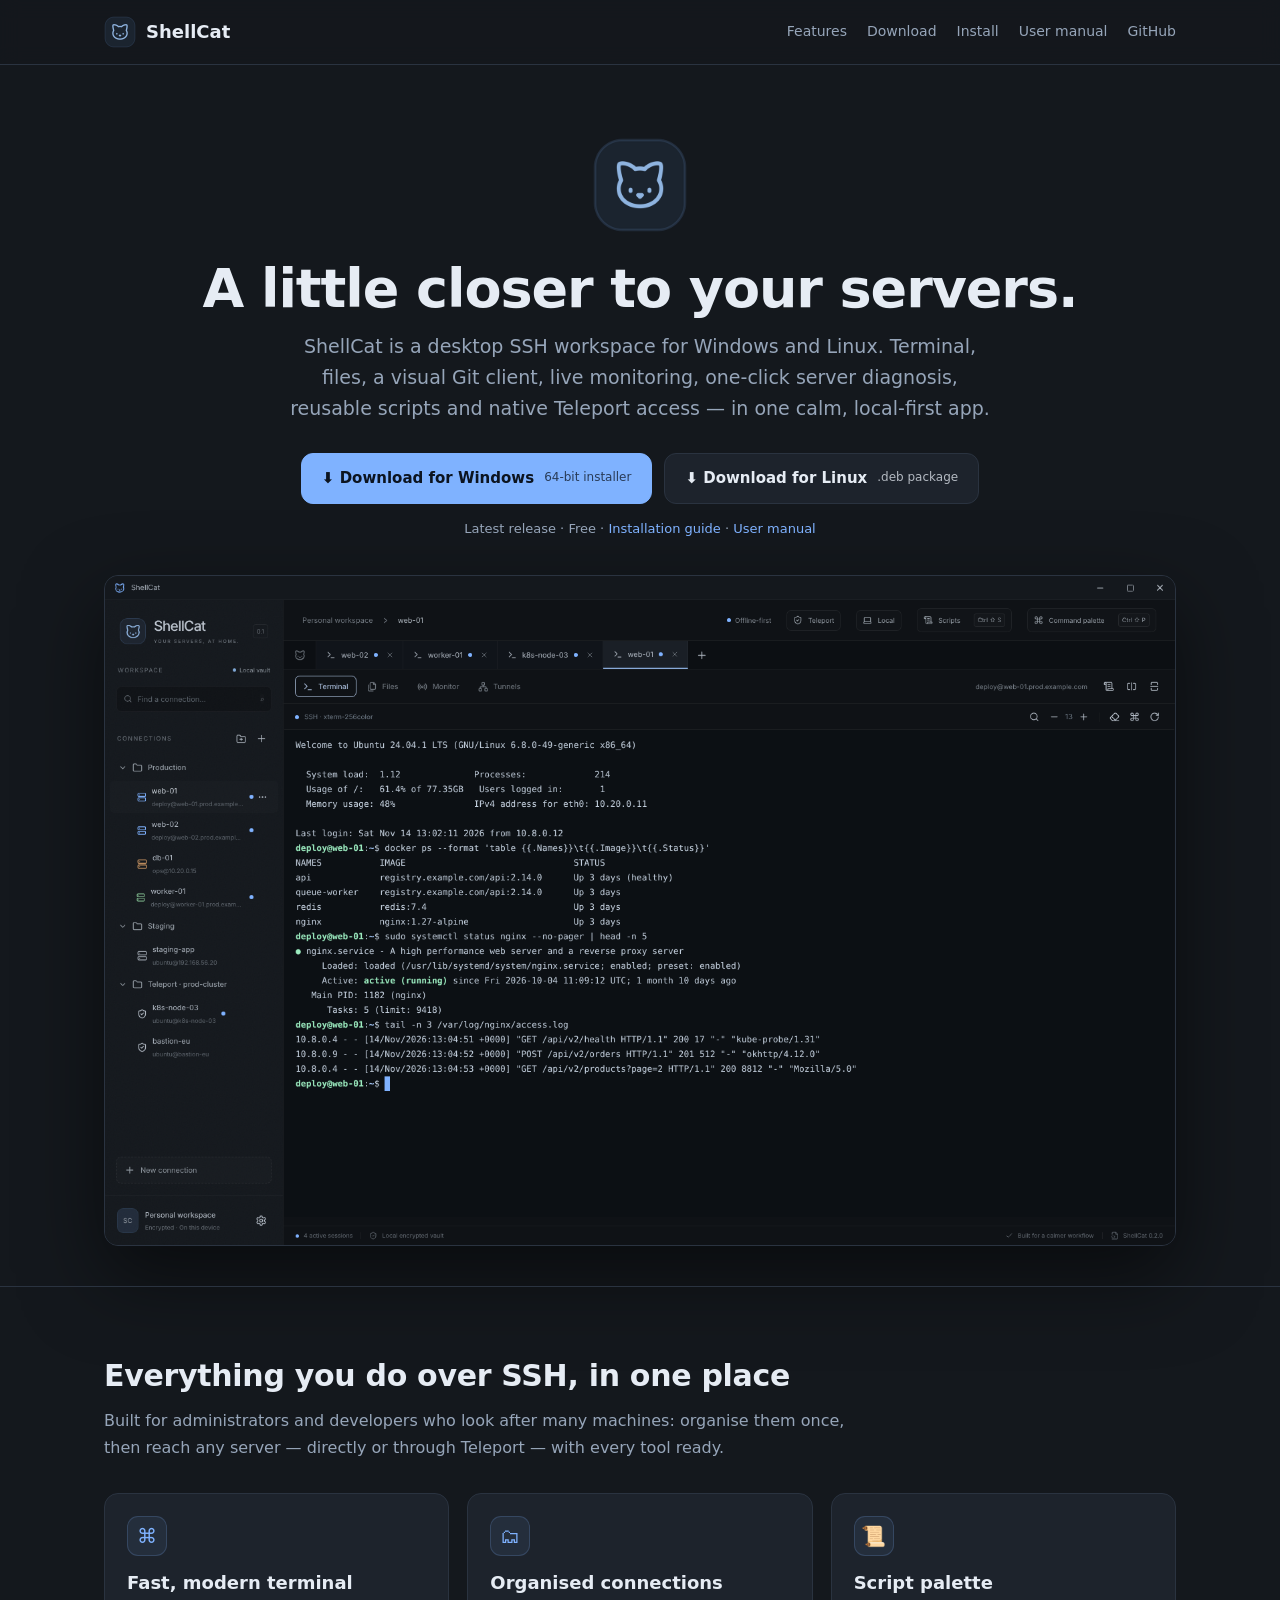
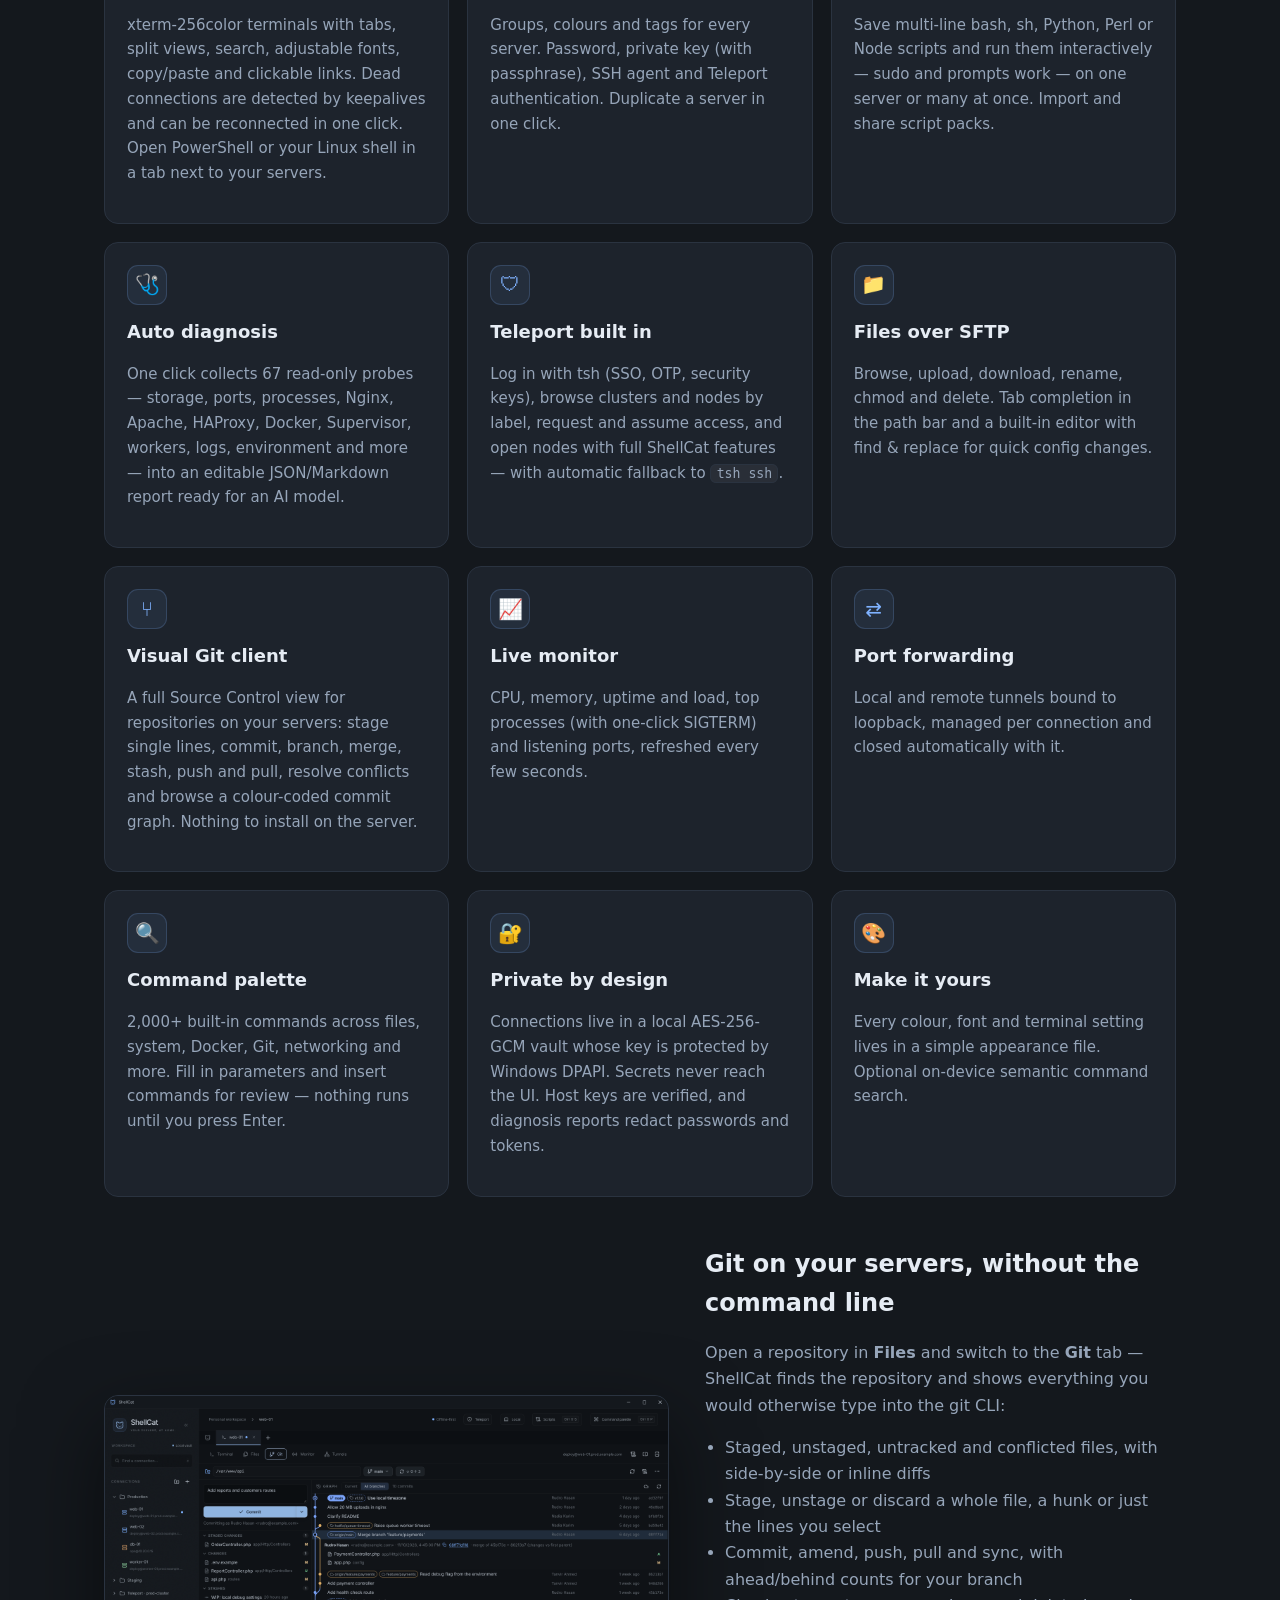
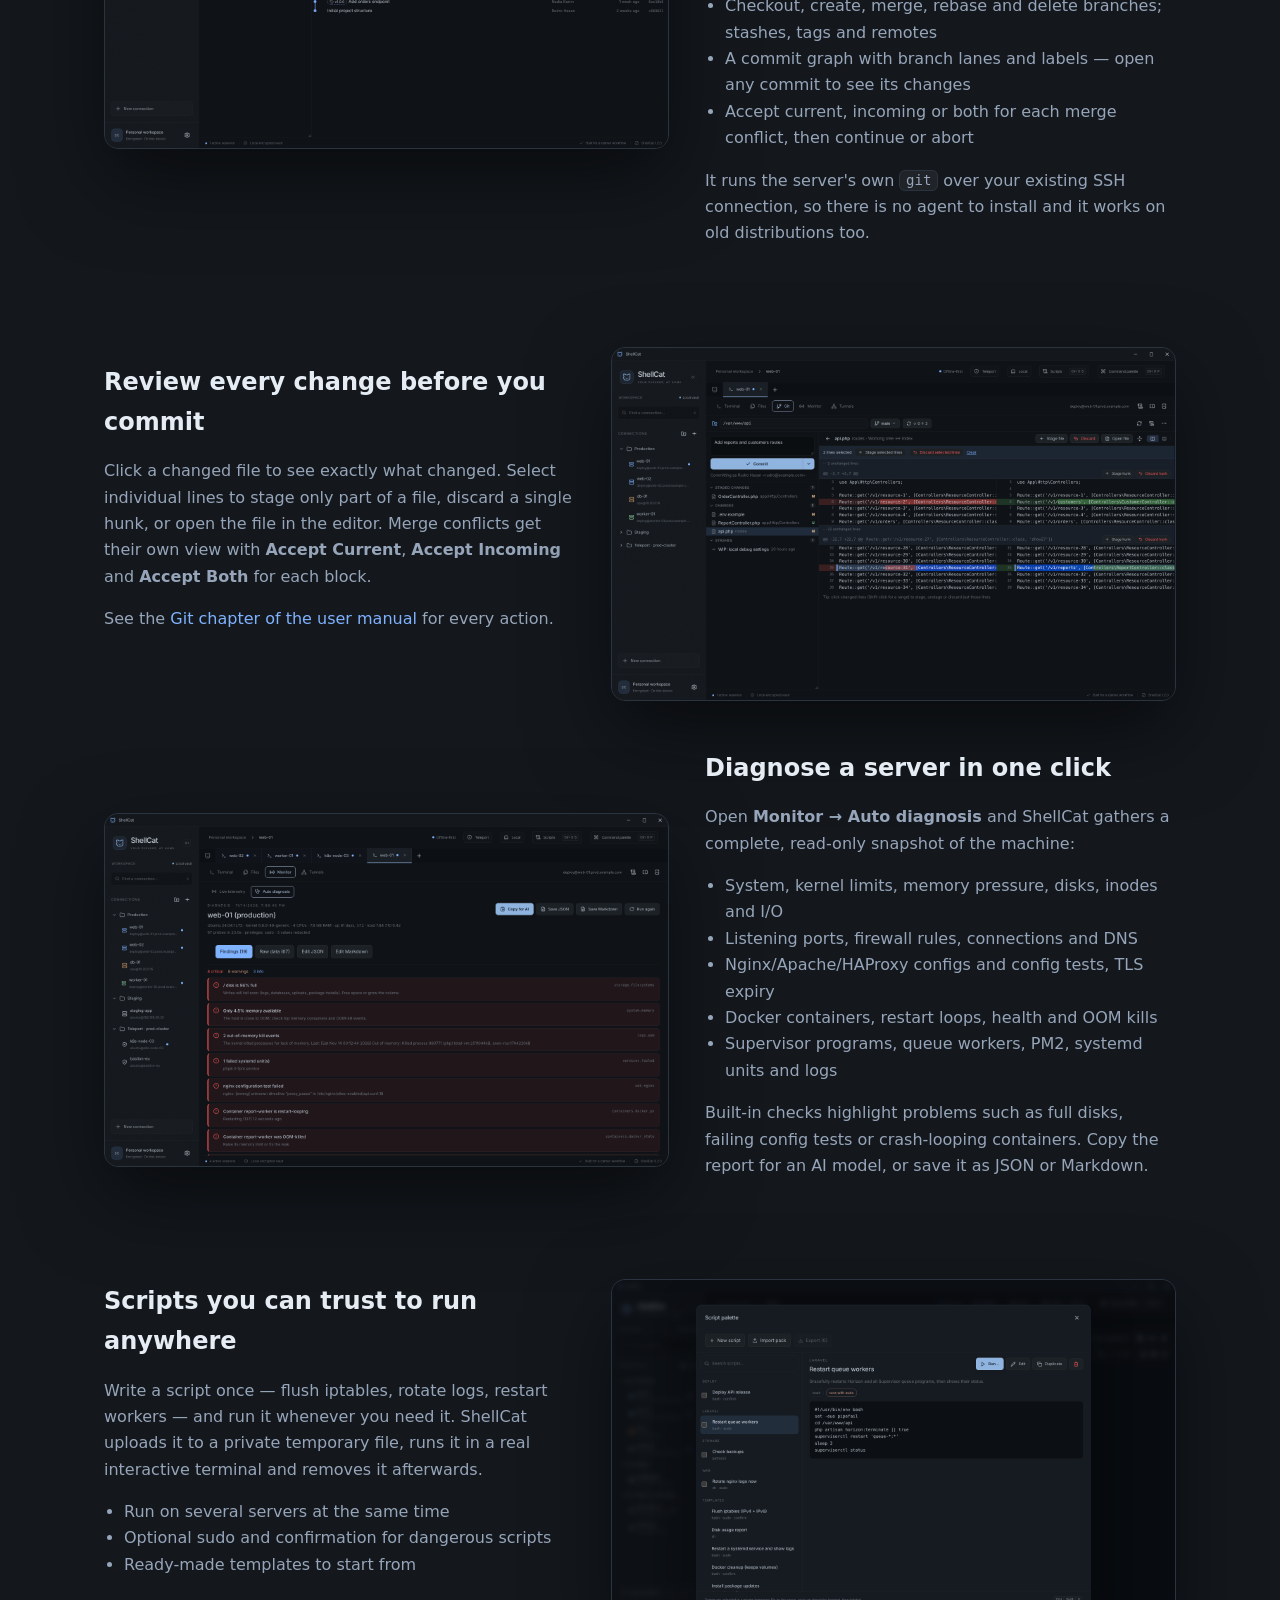
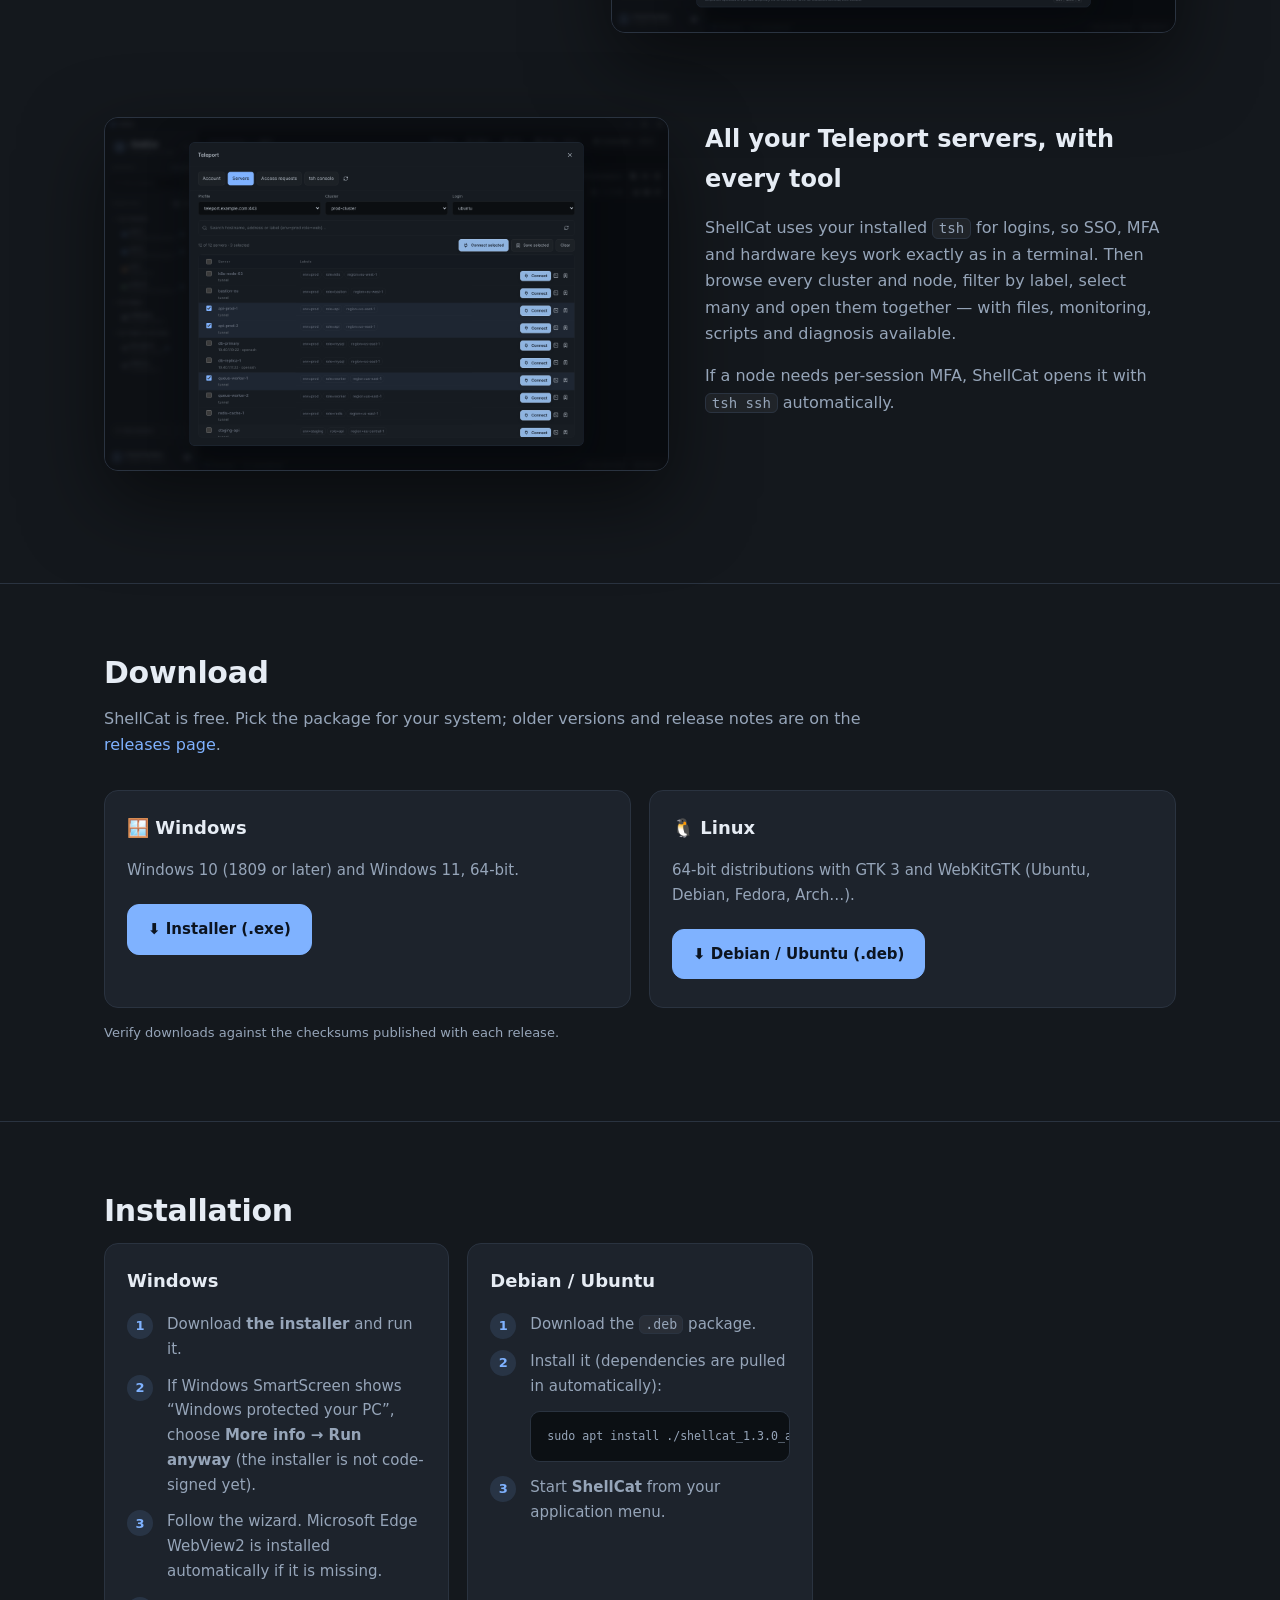
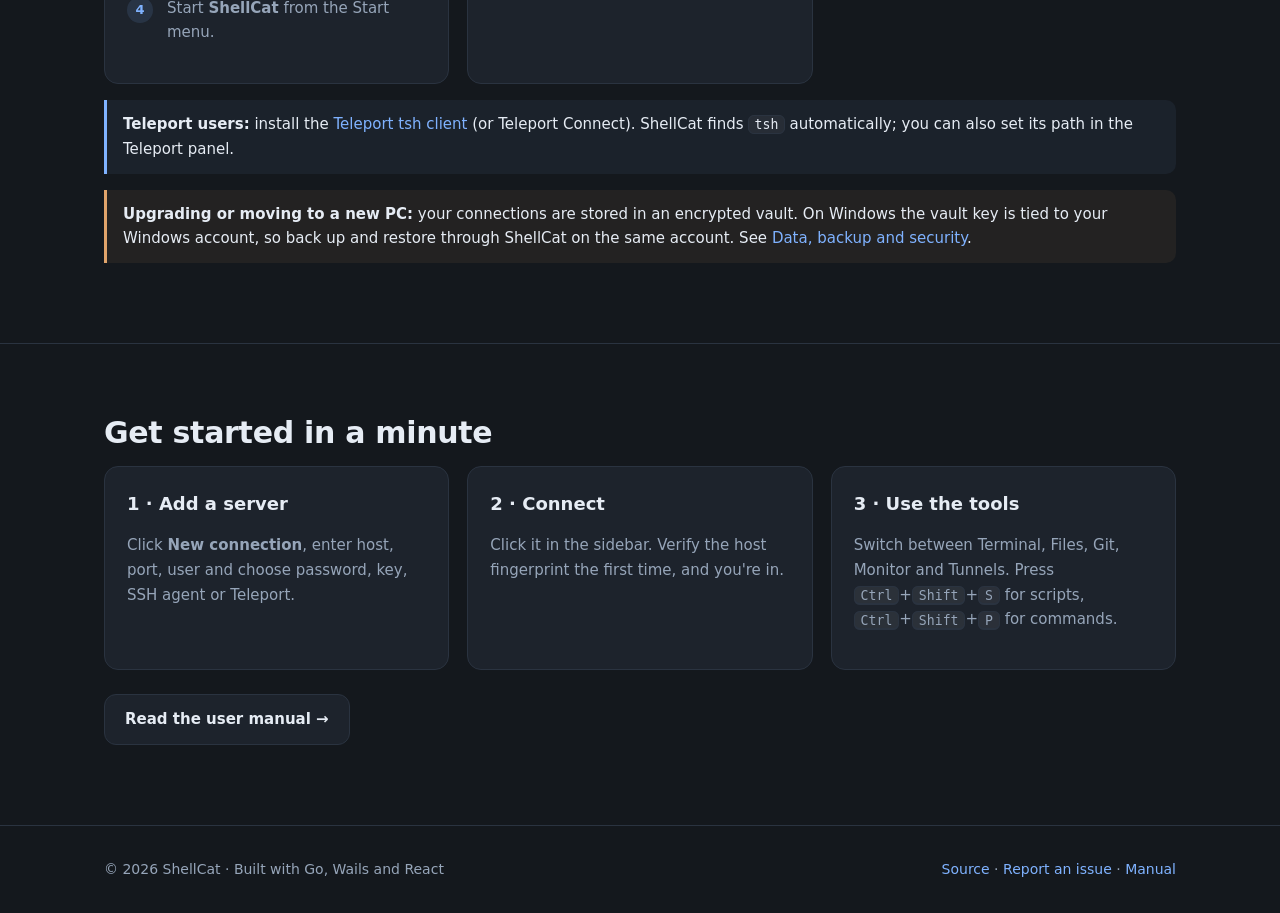
==== commit 933ad4d6: "v1.3.0" ====
--- a/index.html
+++ b/index.html
@@ -39,13 +39,13 @@
           local-first app.</p>
         <div class="cta">
           <a class="btn primary"
-            href="https://github.com/Rudro085/shellcat-site/releases/download/v1.2.0/ShellCat-go-amd64-installer.exe">⬇
+            href="https://github.com/Rudro085/shellcat-site/releases/download/v1.3.0/ShellCat-go-amd64-installer.exe">⬇
             Download for Windows<small>64-bit installer</small></a>
           <a class="btn"
-            href="https://github.com/Rudro085/shellcat-site/releases/download/v1.2.0/shellcat_1.2.0_amd64.deb">⬇
+            href="https://github.com/Rudro085/shellcat-site/releases/download/v1.3.0/shellcat_1.3.0_amd64.deb">⬇
             Download for Linux<small>.deb package</small></a>
         </div>
-        <p class="meta"><span data-version>Latest release</span> · Free · <a href="#install">Installation guide</a> · <a
+        <p class="meta"><span data-version>Latest release</span><span class="dl-count" data-downloads="total" hidden></span> · Free · <a href="#install">Installation guide</a> · <a
             href="manual.html">User manual</a></p>
         <figure class="shot"><img src="screenshots/hero.png"
             alt="ShellCat main window with the connection sidebar and an open terminal"></figure>
@@ -216,15 +216,17 @@
             <h3>🪟 Windows</h3>
             <p>Windows 10 (1809 or later) and Windows 11, 64-bit.</p>
             <a class="btn primary"
-              href="https://github.com/Rudro085/shellcat-site/releases/download/v1.2.0/ShellCat-go-amd64-installer.exe">⬇
+              href="https://github.com/Rudro085/shellcat-site/releases/download/v1.3.0/ShellCat-go-amd64-installer.exe">⬇
               Installer (.exe)</a>
+            <p class="dl-count-card" data-downloads="windows" hidden></p>
           </div>
           <div class="card dl">
             <h3>🐧 Linux</h3>
             <p>64-bit distributions with GTK 3 and WebKitGTK (Ubuntu, Debian, Fedora, Arch…).</p>
             <a class="btn primary"
-              href="https://github.com/Rudro085/shellcat-site/releases/download/v1.2.0/shellcat_1.2.0_amd64.deb">⬇
+              href="https://github.com/Rudro085/shellcat-site/releases/download/v1.3.0/shellcat_1.3.0_amd64.deb">⬇
               Debian / Ubuntu (.deb)</a>
+            <p class="dl-count-card" data-downloads="linux" hidden></p>
           </div>
         </div>
         <p class="meta">Verify downloads against the checksums published with each release.</p>
@@ -250,7 +252,7 @@
             <ol class="steps">
               <li>Download the <code>.deb</code> package.</li>
               <li>Install it (dependencies are pulled in automatically):
-                <pre><code>sudo apt install ./shellcat_1.2.0_amd64.deb</code></pre>
+                <pre><code>sudo apt install ./shellcat_1.3.0_amd64.deb</code></pre>
               </li>
               <li>Start <b>ShellCat</b> from your application menu.</li>
             </ol>
@@ -304,10 +306,32 @@
     const links = { repo: base, releases: `${base}/releases`, issues: `${base}/issues` };
     document.querySelectorAll('[data-link]').forEach(a => { a.href = links[a.dataset.link]; });
     document.querySelectorAll('[data-year]').forEach(e => { e.textContent = new Date().getFullYear(); });
-    // Show the latest version number (best effort; the page works without it).
-    fetch(`https://api.github.com/repos/${REPO}/releases/latest`).then(r => r.ok ? r.json() : null).then(r => {
-      if (r && r.tag_name) document.querySelectorAll('[data-version]').forEach(e => { e.textContent = `Latest: ${r.tag_name}`; });
-    }).catch(() => { });
+    // Latest version and download counts, from GitHub's public release data (best effort; the page
+    // works without it). GitHub counts every download of a release file; results are cached for 10
+    // minutes per visitor to stay far below the API's rate limit.
+    const showReleases = releases => {
+      const published = releases.filter(r => !r.draft && !r.prerelease);
+      if (published[0]) document.querySelectorAll('[data-version]').forEach(e => { e.textContent = `Latest: ${published[0].tag_name}`; });
+      const counts = { total: 0, windows: 0, linux: 0 };
+      for (const rel of releases) for (const a of rel.assets || []) {
+        counts.total += a.download_count;
+        if (/\.(exe|msi)$/i.test(a.name)) counts.windows += a.download_count;
+        else if (/\.(deb|rpm|appimage|tar\.gz)$/i.test(a.name)) counts.linux += a.download_count;
+      }
+      if (!counts.total) return;
+      const n = v => v.toLocaleString('en-US');
+      const text = { total: ` · ${n(counts.total)} downloads`, windows: `${n(counts.windows)} downloads`, linux: `${n(counts.linux)} downloads` };
+      document.querySelectorAll('[data-downloads]').forEach(e => { e.textContent = text[e.dataset.downloads]; e.hidden = false; });
+    };
+    (async () => {
+      const key = 'shellcat-releases';
+      try { const c = JSON.parse(sessionStorage.getItem(key) || 'null'); if (c && Date.now() - c.at < 600000) return showReleases(c.data); } catch { }
+      const res = await fetch(`https://api.github.com/repos/${REPO}/releases?per_page=100`);
+      if (!res.ok) return;
+      const data = (await res.json()).map(r => ({ tag_name: r.tag_name, draft: r.draft, prerelease: r.prerelease, assets: (r.assets || []).map(a => ({ name: a.name, download_count: a.download_count })) }));
+      try { sessionStorage.setItem(key, JSON.stringify({ at: Date.now(), data })); } catch { }
+      showReleases(data);
+    })().catch(() => { });
     const box = document.getElementById('lightbox');
     document.querySelectorAll('.shot img').forEach(img => img.addEventListener('click', () => { box.querySelector('img').src = img.src; box.classList.add('open'); }));
     box.addEventListener('click', () => box.classList.remove('open'));
--- a/assets/style.css
+++ b/assets/style.css
@@ -74,3 +74,6 @@
 .lightbox{position:fixed;inset:0;background:#000d;display:none;place-items:center;z-index:50;cursor:zoom-out;padding:24px}
 .lightbox.open{display:grid}.lightbox img{max-width:100%;max-height:100%;border-radius:10px}
 @media (max-width:860px){.feature,.feature:nth-of-type(even){grid-template-columns:1fr}.feature:nth-of-type(even) .text{order:0}.doc{grid-template-columns:1fr}.toc{position:static;max-height:none}nav{display:none}}
+
+/* Download counter (filled from GitHub release data) */
+.dl-count-card{margin:10px 0 0;font-size:13px;color:var(--muted)}
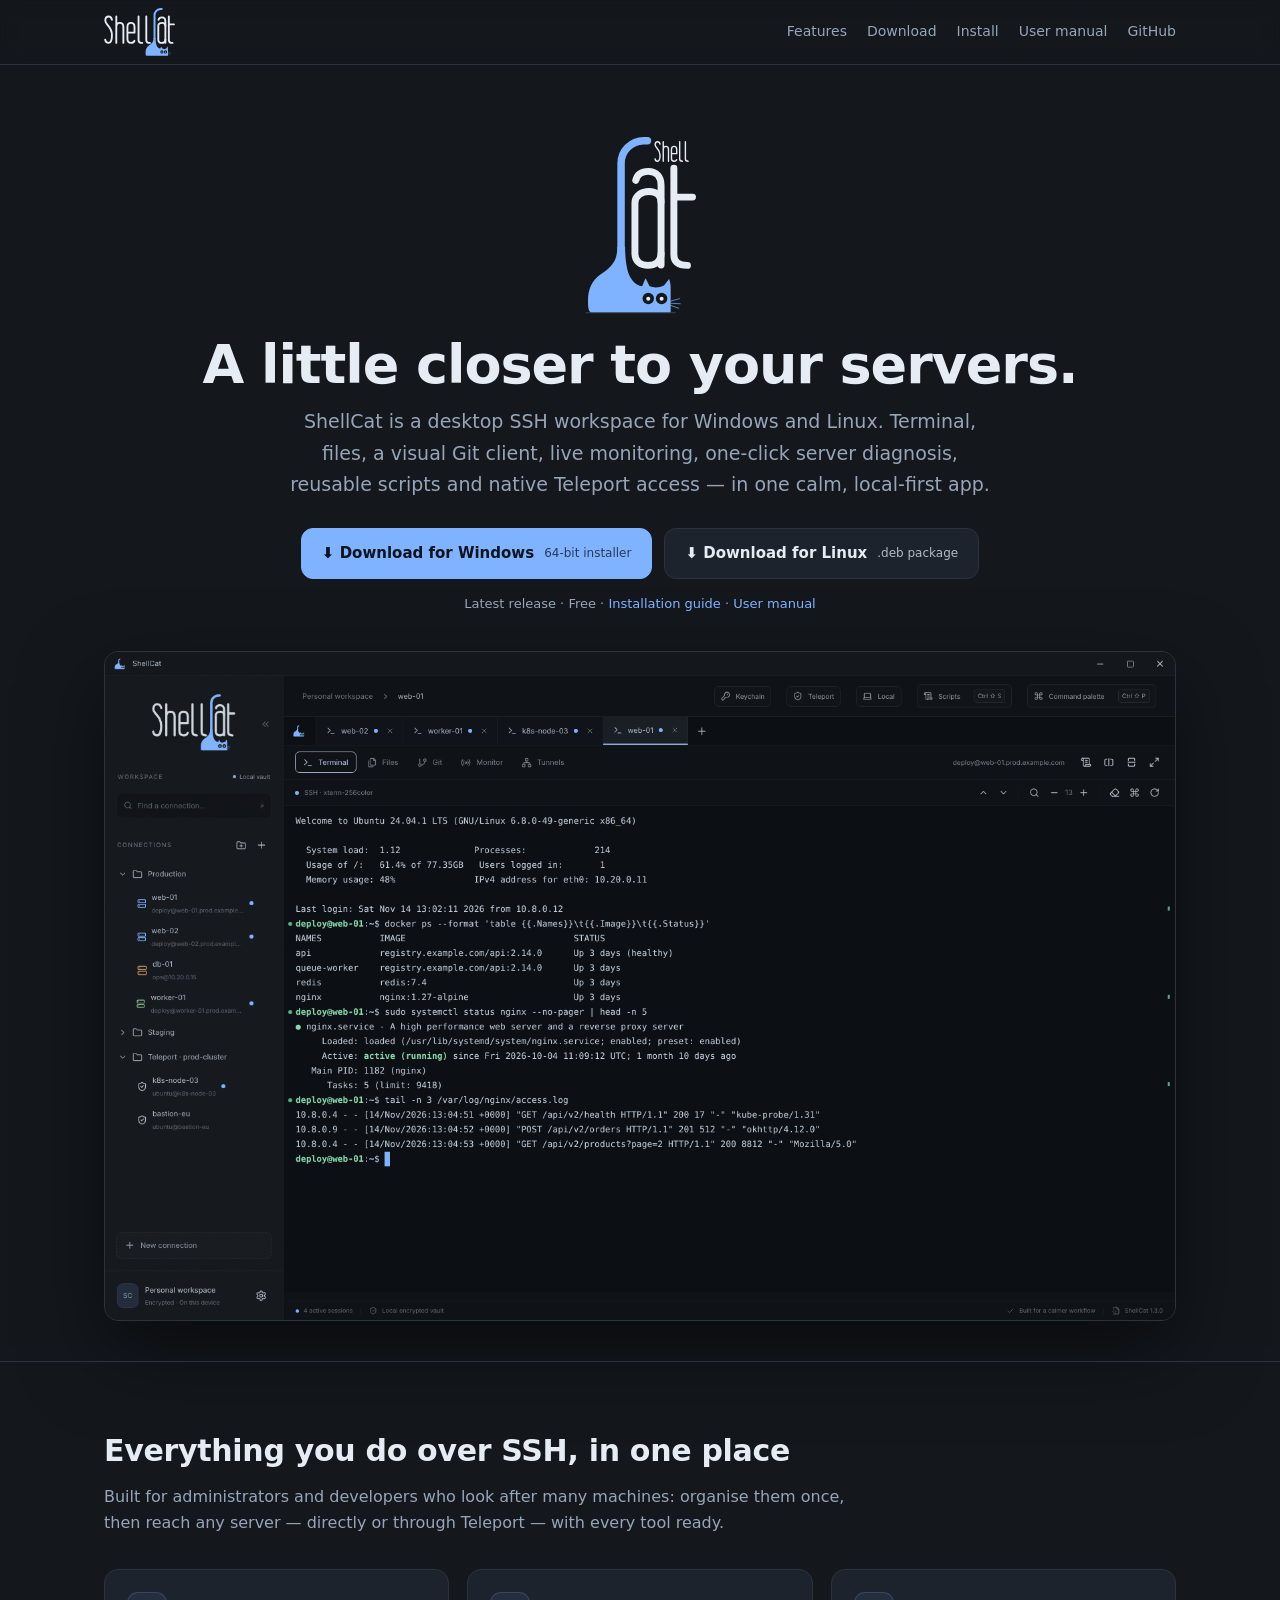
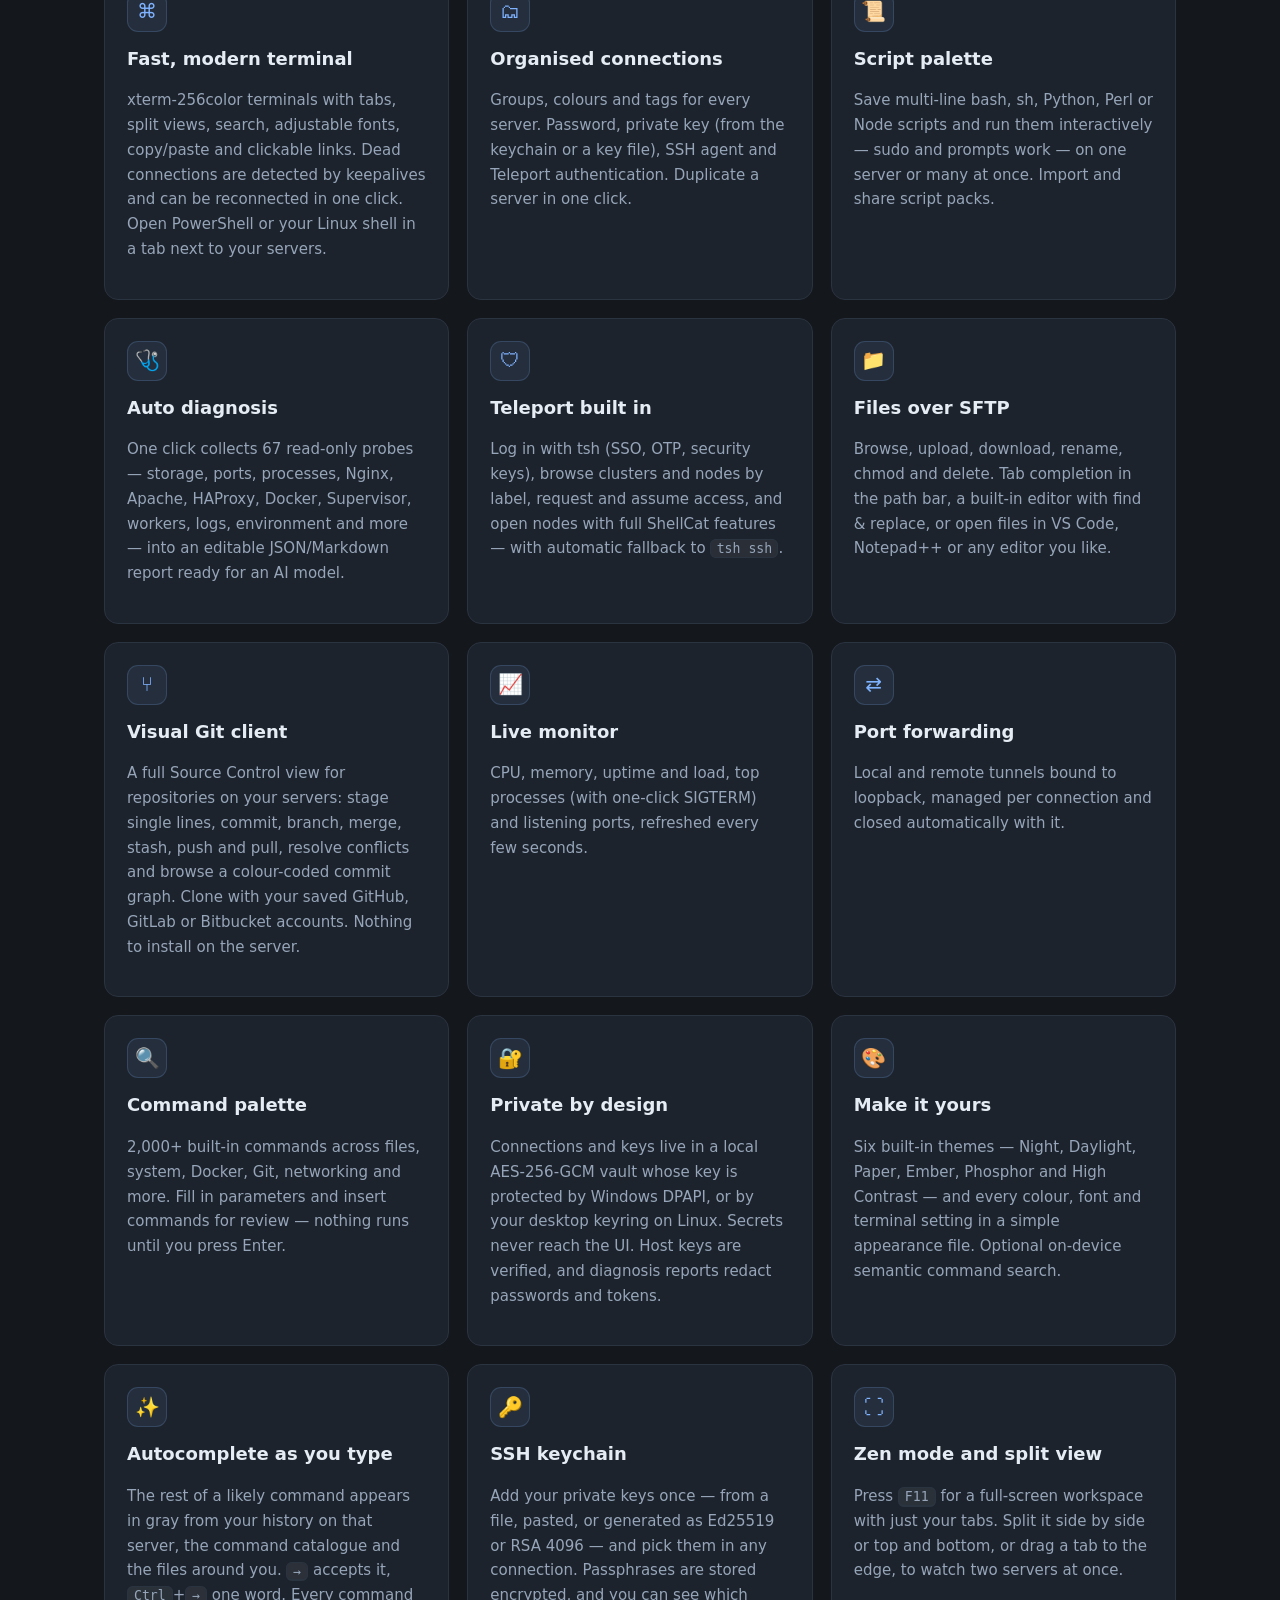
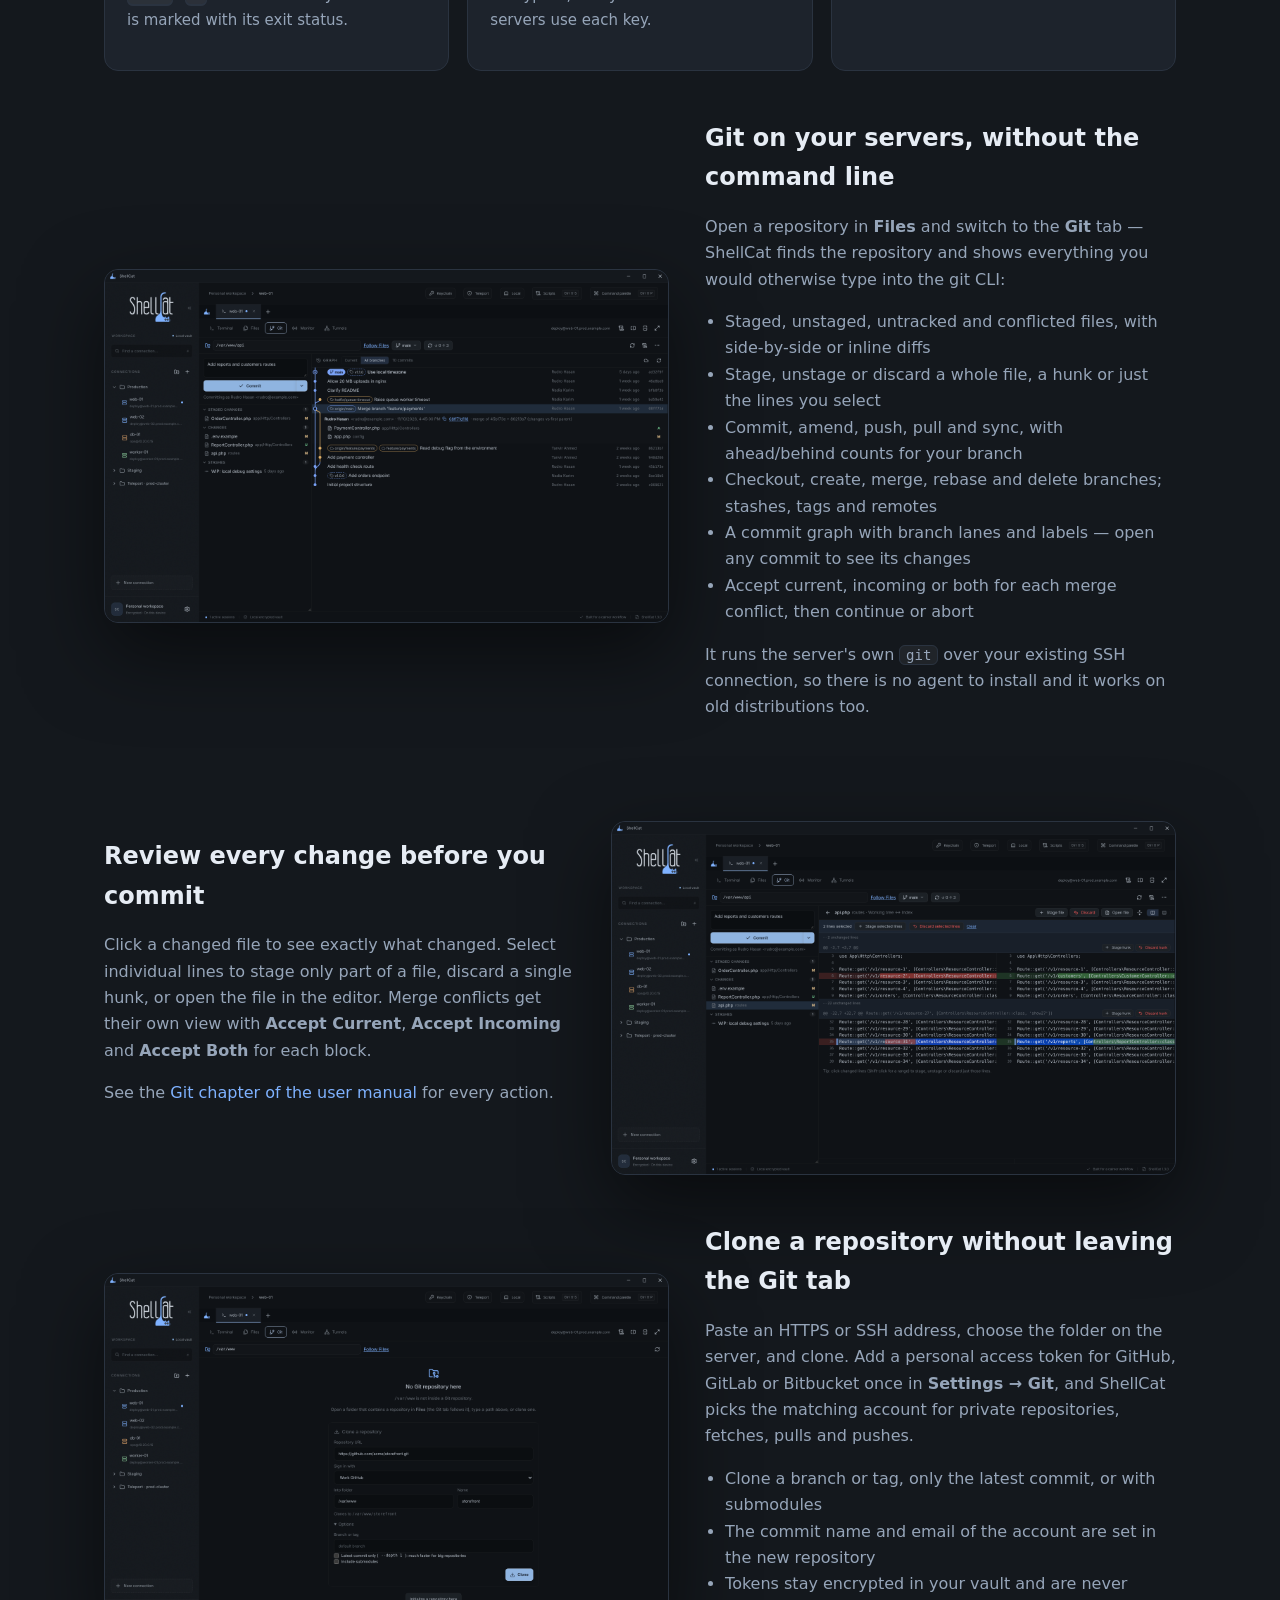
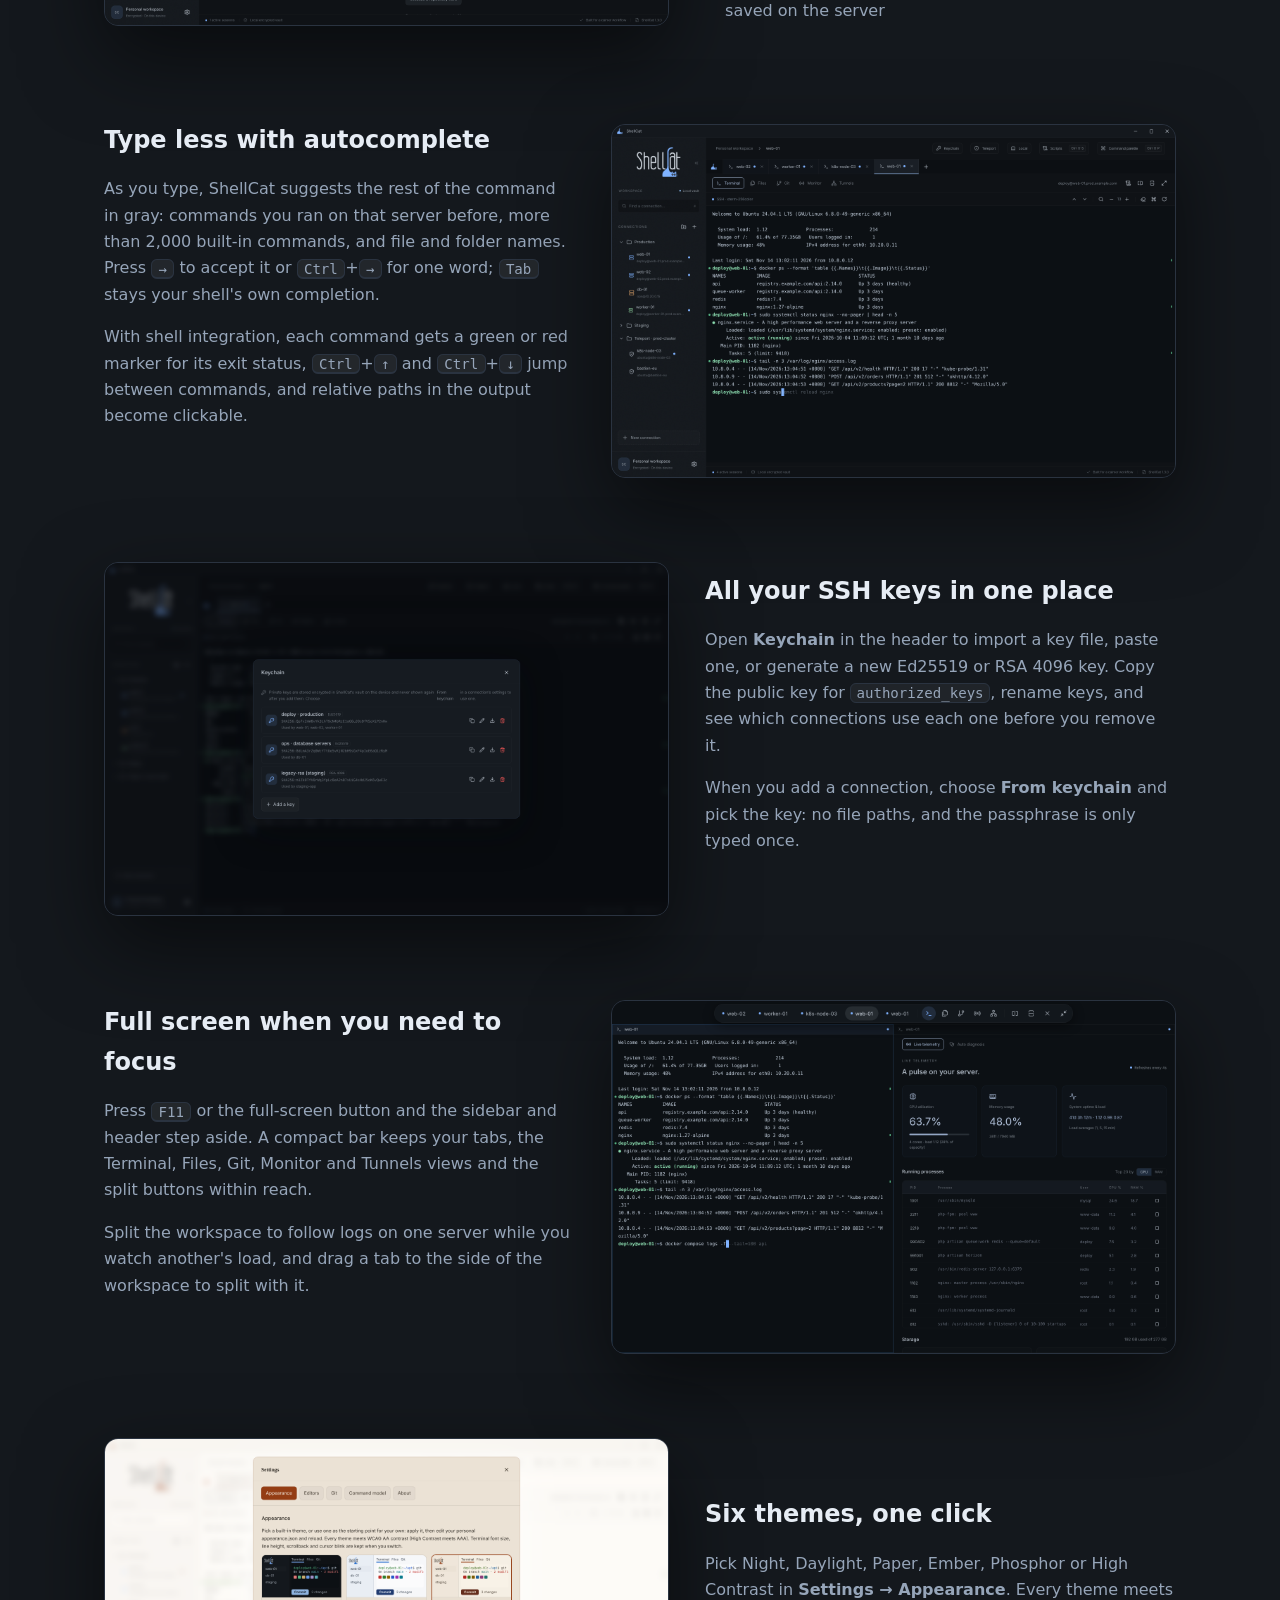
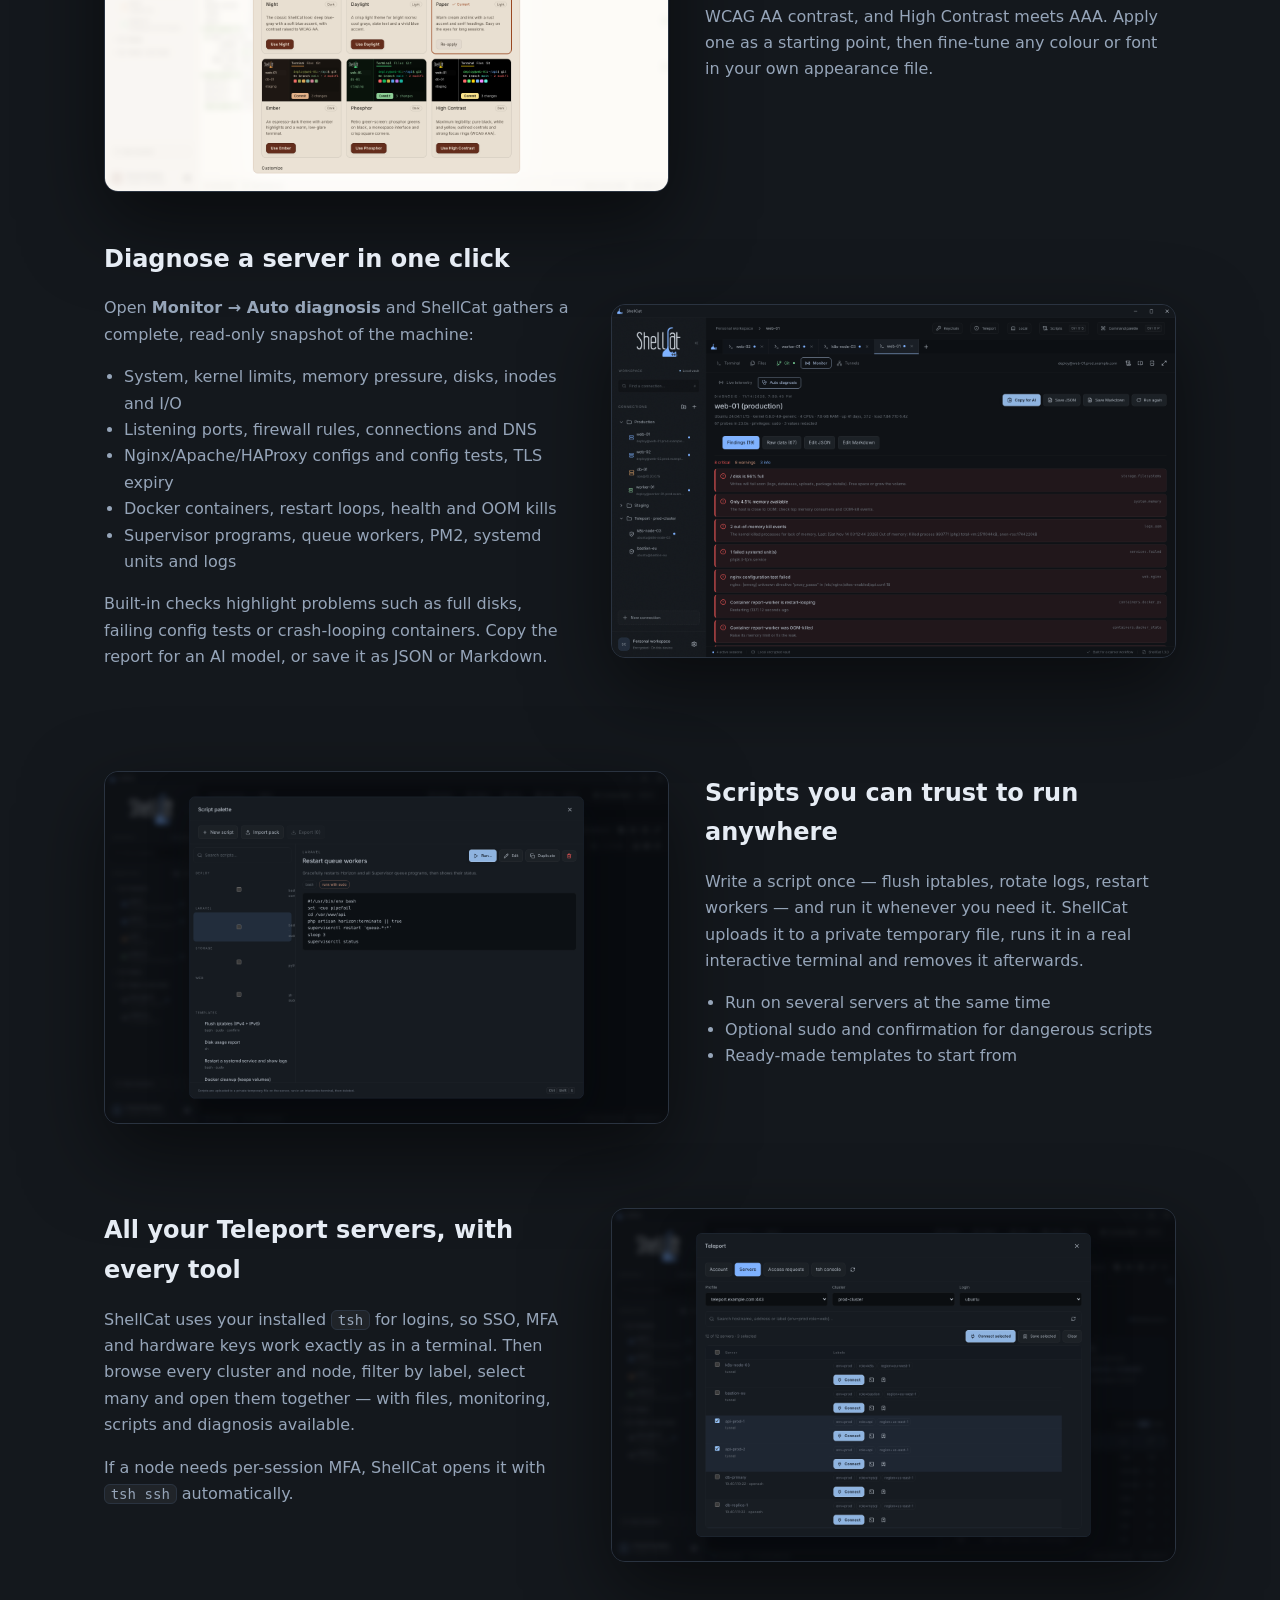
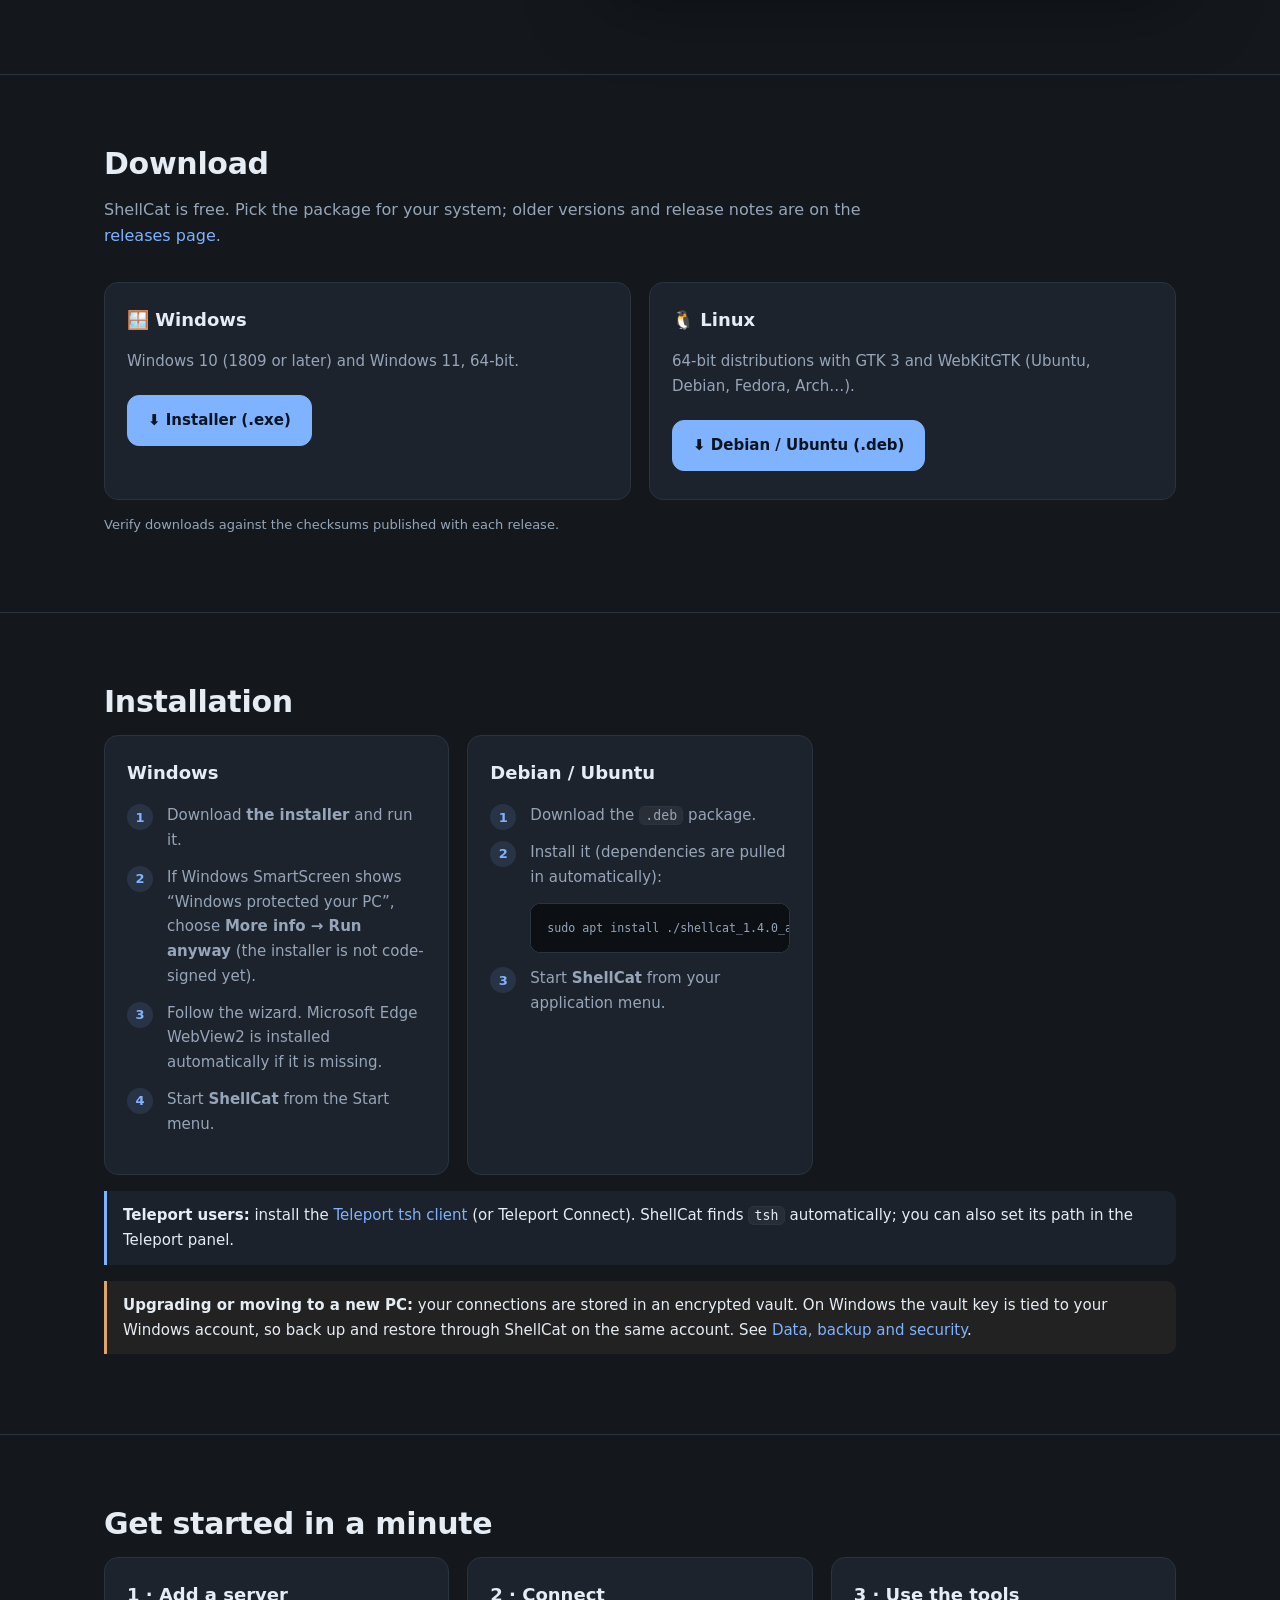
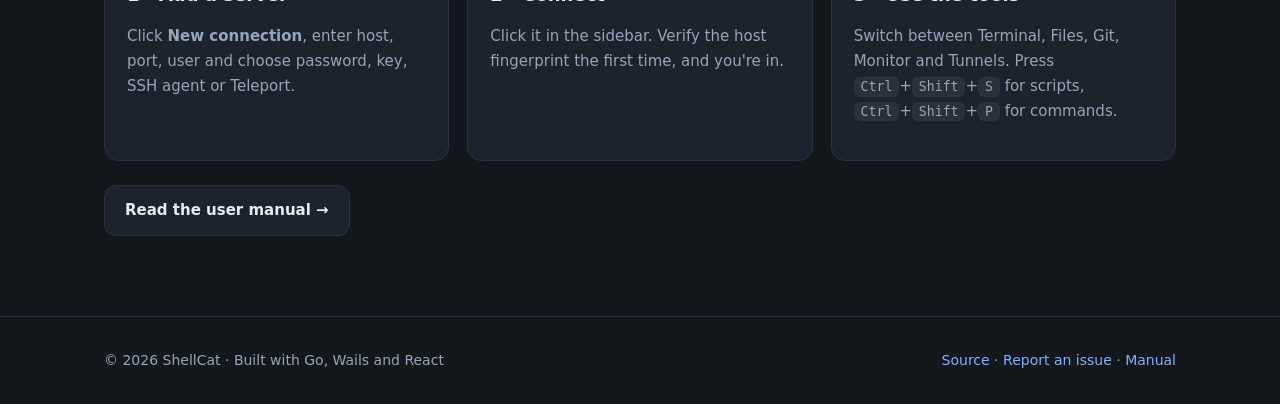
==== commit e99a77a9: "v1.4.0" ====
--- a/index.html
+++ b/index.html
@@ -11,14 +11,16 @@
   <meta property="og:description"
     content="Terminal, files, Git, monitoring, auto diagnosis, scripts and Teleport in one calm desktop app.">
   <meta property="og:image" content="screenshots/hero.png">
+  <link rel="icon" type="image/svg+xml" href="assets/favicon.svg">
   <link rel="icon" type="image/png" href="assets/favicon.png">
+  <link rel="apple-touch-icon" href="assets/apple-touch-icon.png">
   <link rel="stylesheet" href="assets/style.css">
 </head>
 
 <body>
   <header class="top">
     <div class="wrap">
-      <a class="brand" href="#"><img src="assets/logo.png" alt="">ShellCat</a>
+      <a class="brand" href="#"><img src="assets/logo-lockup.svg" alt="ShellCat" width="72" height="48"></a>
       <nav>
         <a href="#features">Features</a>
         <a href="#download">Download</a>
@@ -32,21 +34,22 @@
   <main>
     <div class="hero">
       <div class="wrap">
-        <img class="logo" src="assets/logo.png" alt="ShellCat logo">
+        <img class="logo" src="assets/logo-stacked.svg" alt="ShellCat logo" width="111" height="180">
         <h1>A little closer to your servers.</h1>
         <p class="lead">ShellCat is a desktop SSH workspace for Windows and Linux. Terminal, files, a visual Git client,
           live monitoring, one-click server diagnosis, reusable scripts and native Teleport access — in one calm,
           local-first app.</p>
         <div class="cta">
           <a class="btn primary"
-            href="https://github.com/Rudro085/shellcat-site/releases/download/v1.3.0/ShellCat-go-amd64-installer.exe">⬇
+            href="https://github.com/Rudro085/shellcat-site/releases/download/v1.4.0/ShellCat-go-amd64-installer.exe">⬇
             Download for Windows<small>64-bit installer</small></a>
           <a class="btn"
-            href="https://github.com/Rudro085/shellcat-site/releases/download/v1.3.0/shellcat_1.3.0_amd64.deb">⬇
+            href="https://github.com/Rudro085/shellcat-site/releases/download/v1.4.0/shellcat_1.4.0_amd64.deb">⬇
             Download for Linux<small>.deb package</small></a>
         </div>
-        <p class="meta"><span data-version>Latest release</span><span class="dl-count" data-downloads="total" hidden></span> · Free · <a href="#install">Installation guide</a> · <a
-            href="manual.html">User manual</a></p>
+        <p class="meta"><span data-version>Latest release</span><span class="dl-count" data-downloads="total"
+            hidden></span> · Free · <a href="#install">Installation guide</a> · <a href="manual.html">User manual</a>
+        </p>
         <figure class="shot"><img src="screenshots/hero.png"
             alt="ShellCat main window with the connection sidebar and an open terminal"></figure>
       </div>
@@ -68,8 +71,8 @@
           <div class="card">
             <div class="icon">🗂</div>
             <h3>Organised connections</h3>
-            <p>Groups, colours and tags for every server. Password, private key (with passphrase), SSH agent and
-              Teleport authentication. Duplicate a server in one click.</p>
+            <p>Groups, colours and tags for every server. Password, private key (from the keychain or a key file),
+              SSH agent and Teleport authentication. Duplicate a server in one click.</p>
           </div>
           <div class="card">
             <div class="icon">📜</div>
@@ -93,15 +96,15 @@
           <div class="card">
             <div class="icon">📁</div>
             <h3>Files over SFTP</h3>
-            <p>Browse, upload, download, rename, chmod and delete. Tab completion in the path bar and a built-in editor
-              with find &amp; replace for quick config changes.</p>
+            <p>Browse, upload, download, rename, chmod and delete. Tab completion in the path bar, a built-in editor
+              with find &amp; replace, or open files in VS Code, Notepad++ or any editor you like.</p>
           </div>
           <div class="card">
             <div class="icon">⑂</div>
             <h3>Visual Git client</h3>
             <p>A full Source Control view for repositories on your servers: stage single lines, commit, branch,
-              merge, stash, push and pull, resolve conflicts and browse a colour-coded commit graph. Nothing to
-              install on the server.</p>
+              merge, stash, push and pull, resolve conflicts and browse a colour-coded commit graph. Clone with your
+              saved GitHub, GitLab or Bitbucket accounts. Nothing to install on the server.</p>
           </div>
           <div class="card">
             <div class="icon">📈</div>
@@ -123,14 +126,34 @@
           <div class="card">
             <div class="icon">🔐</div>
             <h3>Private by design</h3>
-            <p>Connections live in a local AES-256-GCM vault whose key is protected by Windows DPAPI. Secrets never
-              reach the UI. Host keys are verified, and diagnosis reports redact passwords and tokens.</p>
+            <p>Connections and keys live in a local AES-256-GCM vault whose key is protected by Windows DPAPI, or by
+              your desktop keyring on Linux. Secrets never reach the UI. Host keys are verified, and diagnosis reports
+              redact passwords and tokens.</p>
           </div>
           <div class="card">
             <div class="icon">🎨</div>
             <h3>Make it yours</h3>
-            <p>Every colour, font and terminal setting lives in a simple appearance file. Optional on-device semantic
-              command search.</p>
+            <p>Six built-in themes — Night, Daylight, Paper, Ember, Phosphor and High Contrast — and every colour, font
+              and terminal setting in a simple appearance file. Optional on-device semantic command search.</p>
+          </div>
+          <div class="card">
+            <div class="icon">✨</div>
+            <h3>Autocomplete as you type</h3>
+            <p>The rest of a likely command appears in gray from your history on that server, the command catalogue and
+              the files around you. <kbd>→</kbd> accepts it, <kbd>Ctrl</kbd>+<kbd>→</kbd> one word. Every command is
+              marked with its exit status.</p>
+          </div>
+          <div class="card">
+            <div class="icon">🔑</div>
+            <h3>SSH keychain</h3>
+            <p>Add your private keys once — from a file, pasted, or generated as Ed25519 or RSA 4096 — and pick them in
+              any connection. Passphrases are stored encrypted, and you can see which servers use each key.</p>
+          </div>
+          <div class="card">
+            <div class="icon">⛶</div>
+            <h3>Zen mode and split view</h3>
+            <p>Press <kbd>F11</kbd> for a full-screen workspace with just your tabs. Split it side by side or top and
+              bottom, or drag a tab to the edge, to watch two servers at once.</p>
           </div>
         </div>
 
@@ -150,17 +173,84 @@
             <p>It runs the server's own <code>git</code> over your existing SSH connection, so there is no agent to
               install and it works on old distributions too.</p>
           </div>
-          <figure class="shot"><img src="screenshots/git.png" alt="Git tab with changes, commit box and commit graph"></figure>
+          <figure class="shot"><img src="screenshots/git.png" alt="Git tab with changes, commit box and commit graph">
+          </figure>
         </div>
         <div class="feature">
           <div class="text">
             <h3>Review every change before you commit</h3>
             <p>Click a changed file to see exactly what changed. Select individual lines to stage only part of a file,
               discard a single hunk, or open the file in the editor. Merge conflicts get their own view with
-              <b>Accept Current</b>, <b>Accept Incoming</b> and <b>Accept Both</b> for each block.</p>
+              <b>Accept Current</b>, <b>Accept Incoming</b> and <b>Accept Both</b> for each block.
+            </p>
             <p>See the <a href="manual.html#git">Git chapter of the user manual</a> for every action.</p>
           </div>
-          <figure class="shot"><img src="screenshots/git-diff.png" alt="Side-by-side diff with selected lines ready to stage"></figure>
+          <figure class="shot"><img src="screenshots/git-diff.png"
+              alt="Side-by-side diff with selected lines ready to stage"></figure>
+        </div>
+        <div class="feature">
+          <div class="text">
+            <h3>Clone a repository without leaving the Git tab</h3>
+            <p>Paste an HTTPS or SSH address, choose the folder on the server, and clone. Add a personal access token
+              for GitHub, GitLab or Bitbucket once in <b>Settings → Git</b>, and ShellCat picks the matching account
+              for private repositories, fetches, pulls and pushes.</p>
+            <ul>
+              <li>Clone a branch or tag, only the latest commit, or with submodules</li>
+              <li>The commit name and email of the account are set in the new repository</li>
+              <li>Tokens stay encrypted in your vault and are never saved on the server</li>
+            </ul>
+          </div>
+          <figure class="shot"><img src="screenshots/git-clone.png"
+              alt="Cloning a repository with a saved GitHub account"></figure>
+        </div>
+        <div class="feature">
+          <div class="text">
+            <h3>Type less with autocomplete</h3>
+            <p>As you type, ShellCat suggests the rest of the command in gray: commands you ran on that server before,
+              more than 2,000 built-in commands, and file and folder names. Press <kbd>→</kbd> to accept it or
+              <kbd>Ctrl</kbd>+<kbd>→</kbd> for one word; <kbd>Tab</kbd> stays your shell's own completion.
+            </p>
+            <p>With shell integration, each command gets a green or red marker for its exit status,
+              <kbd>Ctrl</kbd>+<kbd>↑</kbd>
+              and <kbd>Ctrl</kbd>+<kbd>↓</kbd> jump between commands, and relative paths in the output become
+              clickable.</p>
+          </div>
+          <figure class="shot"><img src="screenshots/autocomplete.png"
+              alt="Terminal suggesting the rest of a command in gray"></figure>
+        </div>
+        <div class="feature">
+          <div class="text">
+            <h3>All your SSH keys in one place</h3>
+            <p>Open <b>Keychain</b> in the header to import a key file, paste one, or generate a new Ed25519 or RSA
+              4096 key. Copy the public key for <code>authorized_keys</code>, rename keys, and see which connections
+              use each one before you remove it.</p>
+            <p>When you add a connection, choose <b>From keychain</b> and pick the key: no file paths, and the
+              passphrase is only typed once.</p>
+          </div>
+          <figure class="shot"><img src="screenshots/keychain.png"
+              alt="Keychain with three SSH keys and the connections that use them"></figure>
+        </div>
+        <div class="feature">
+          <div class="text">
+            <h3>Full screen when you need to focus</h3>
+            <p>Press <kbd>F11</kbd> or the full-screen button and the sidebar and header step aside. A compact bar
+              keeps your tabs, the Terminal, Files, Git, Monitor and Tunnels views and the split buttons within reach.
+            </p>
+            <p>Split the workspace to follow logs on one server while you watch another's load, and drag a tab to the
+              side of the workspace to split with it.</p>
+          </div>
+          <figure class="shot"><img src="screenshots/zen.png"
+              alt="Full-screen workspace with a terminal beside a live monitor"></figure>
+        </div>
+        <div class="feature">
+          <div class="text">
+            <h3>Six themes, one click</h3>
+            <p>Pick Night, Daylight, Paper, Ember, Phosphor or High Contrast in <b>Settings → Appearance</b>. Every
+              theme
+              meets WCAG AA contrast, and High Contrast meets AAA. Apply one as a starting point, then fine-tune any
+              colour or font in your own appearance file.</p>
+          </div>
+          <figure class="shot"><img src="screenshots/themes.png" alt="Theme picker in the Paper theme"></figure>
         </div>
         <div class="feature">
           <div class="text">
@@ -210,13 +300,14 @@
       <div class="wrap">
         <h2>Download</h2>
         <p class="sub">ShellCat is free. Pick the package for your system; older versions and release notes are on the
-          <a data-link="releases" href="https://github.com/Rudro085/shellcat-site/releases">releases page</a>.</p>
+          <a data-link="releases" href="https://github.com/Rudro085/shellcat-site/releases">releases page</a>.
+        </p>
         <div class="downloads">
           <div class="card dl">
             <h3>🪟 Windows</h3>
             <p>Windows 10 (1809 or later) and Windows 11, 64-bit.</p>
             <a class="btn primary"
-              href="https://github.com/Rudro085/shellcat-site/releases/download/v1.3.0/ShellCat-go-amd64-installer.exe">⬇
+              href="https://github.com/Rudro085/shellcat-site/releases/download/v1.4.0/ShellCat-go-amd64-installer.exe">⬇
               Installer (.exe)</a>
             <p class="dl-count-card" data-downloads="windows" hidden></p>
           </div>
@@ -224,7 +315,7 @@
             <h3>🐧 Linux</h3>
             <p>64-bit distributions with GTK 3 and WebKitGTK (Ubuntu, Debian, Fedora, Arch…).</p>
             <a class="btn primary"
-              href="https://github.com/Rudro085/shellcat-site/releases/download/v1.3.0/shellcat_1.3.0_amd64.deb">⬇
+              href="https://github.com/Rudro085/shellcat-site/releases/download/v1.4.0/shellcat_1.4.0_amd64.deb">⬇
               Debian / Ubuntu (.deb)</a>
             <p class="dl-count-card" data-downloads="linux" hidden></p>
           </div>
@@ -252,7 +343,7 @@
             <ol class="steps">
               <li>Download the <code>.deb</code> package.</li>
               <li>Install it (dependencies are pulled in automatically):
-                <pre><code>sudo apt install ./shellcat_1.3.0_amd64.deb</code></pre>
+                <pre><code>sudo apt install ./shellcat_1.4.0_amd64.deb</code></pre>
               </li>
               <li>Start <b>ShellCat</b> from your application menu.</li>
             </ol>
@@ -281,7 +372,8 @@
           </div>
           <div class="card">
             <h3>3 · Use the tools</h3>
-            <p>Switch between Terminal, Files, Git, Monitor and Tunnels. Press <kbd>Ctrl</kbd>+<kbd>Shift</kbd>+<kbd>S</kbd>
+            <p>Switch between Terminal, Files, Git, Monitor and Tunnels. Press
+              <kbd>Ctrl</kbd>+<kbd>Shift</kbd>+<kbd>S</kbd>
               for scripts, <kbd>Ctrl</kbd>+<kbd>Shift</kbd>+<kbd>P</kbd> for commands.</p>
           </div>
         </div>
--- a/assets/style.css
+++ b/assets/style.css
@@ -12,7 +12,8 @@
 header.top{position:sticky;top:0;z-index:10;background:#14181dcc;backdrop-filter:blur(10px);border-bottom:1px solid var(--line)}
 header.top .wrap{display:flex;align-items:center;gap:18px;height:64px}
 .brand{display:flex;align-items:center;gap:10px;color:var(--text);font-weight:650;font-size:18px}
-.brand img{width:32px;height:32px}
+.brand img{height:48px;width:auto;display:block}
+.brand:hover{text-decoration:none}
 nav{margin-left:auto;display:flex;gap:20px;flex-wrap:wrap}
 nav a{color:var(--muted);font-size:14px}nav a:hover{color:var(--text);text-decoration:none}
 .btn{display:inline-flex;align-items:center;gap:10px;padding:12px 20px;border-radius:12px;border:1px solid var(--line);background:var(--panel);color:var(--text);font-weight:600;font-size:15px}
@@ -21,7 +22,7 @@
 .btn.primary:hover{background:#9cc4ff}
 .btn small{display:block;font-weight:400;font-size:12px;opacity:.75}
 .hero{padding:72px 0 40px;text-align:center}
-.hero img.logo{width:96px;height:96px}
+.hero img.logo{height:180px;width:auto;display:block;margin:0 auto}
 .hero h1{font-size:clamp(34px,5vw,54px);line-height:1.1;margin:18px 0 12px;letter-spacing:-.02em}
 .hero p.lead{color:var(--muted);font-size:19px;max-width:720px;margin:0 auto 28px}
 .cta{display:flex;gap:12px;justify-content:center;flex-wrap:wrap}
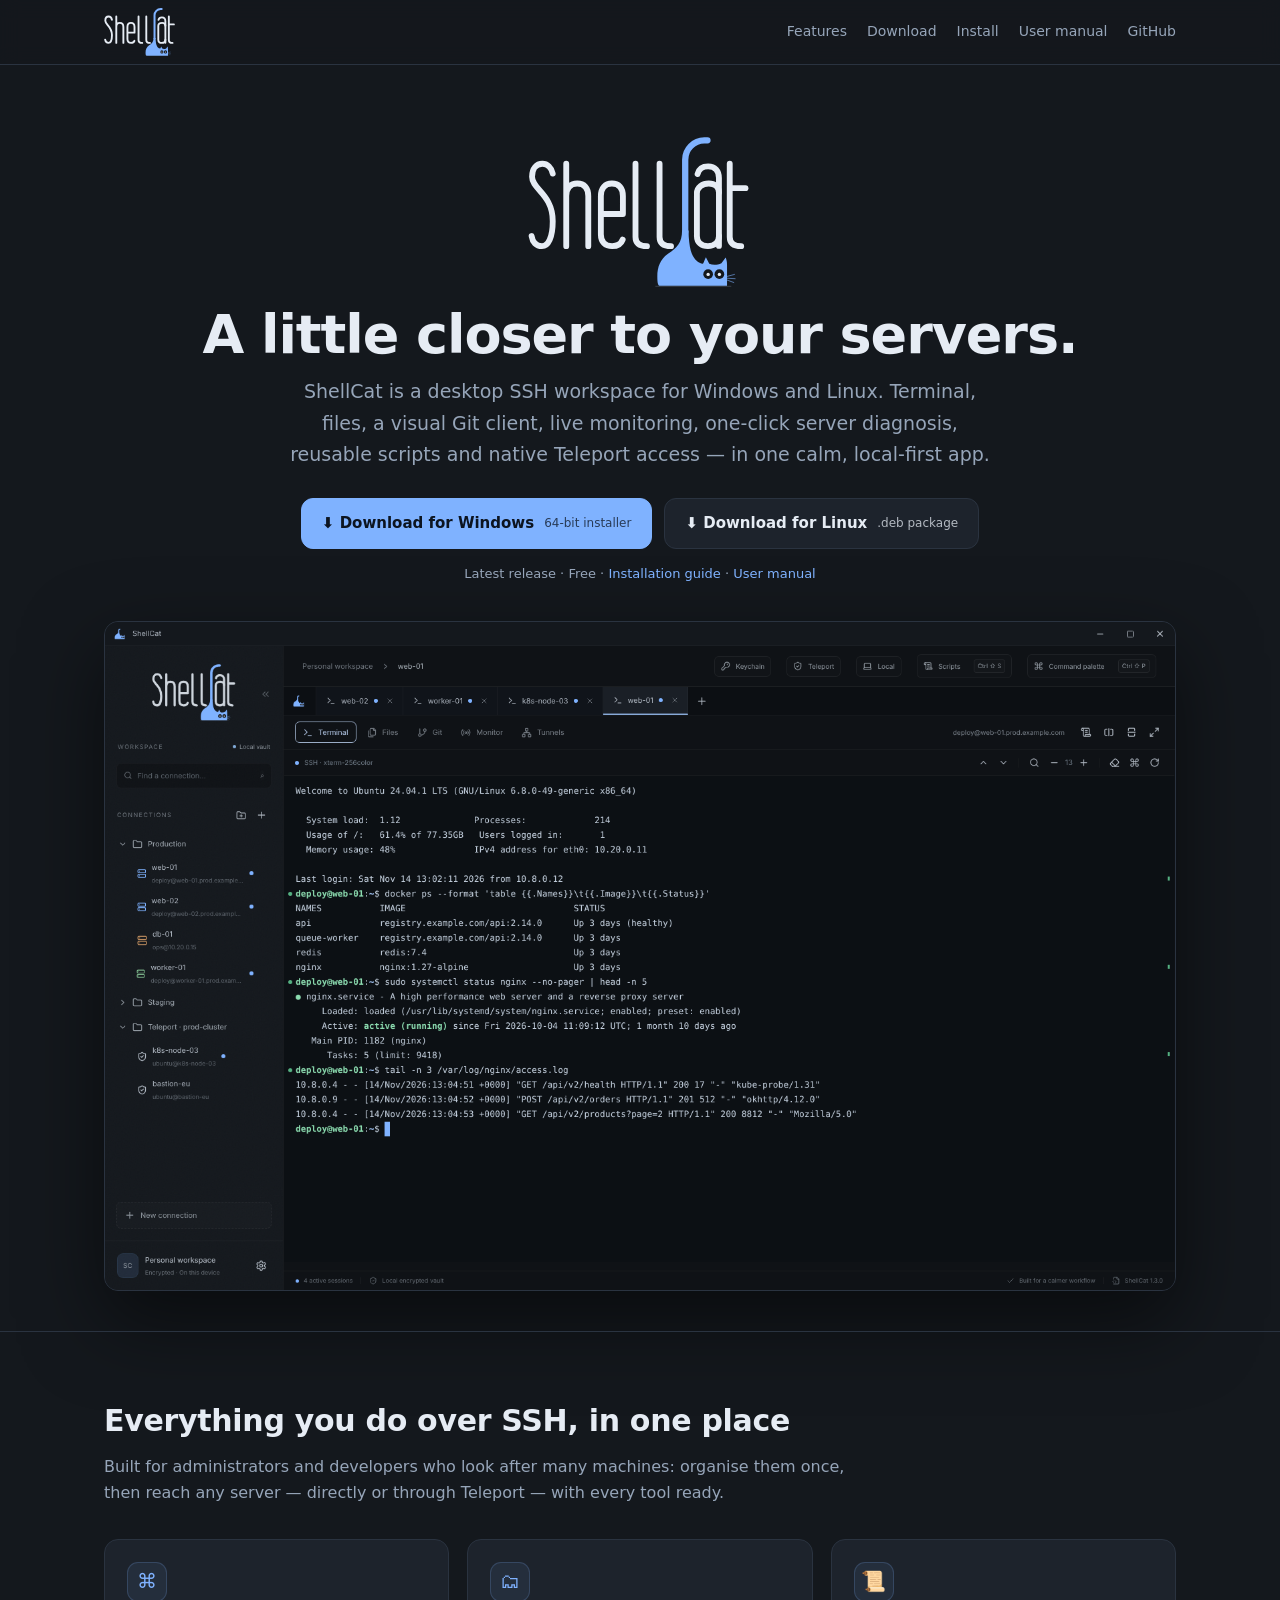
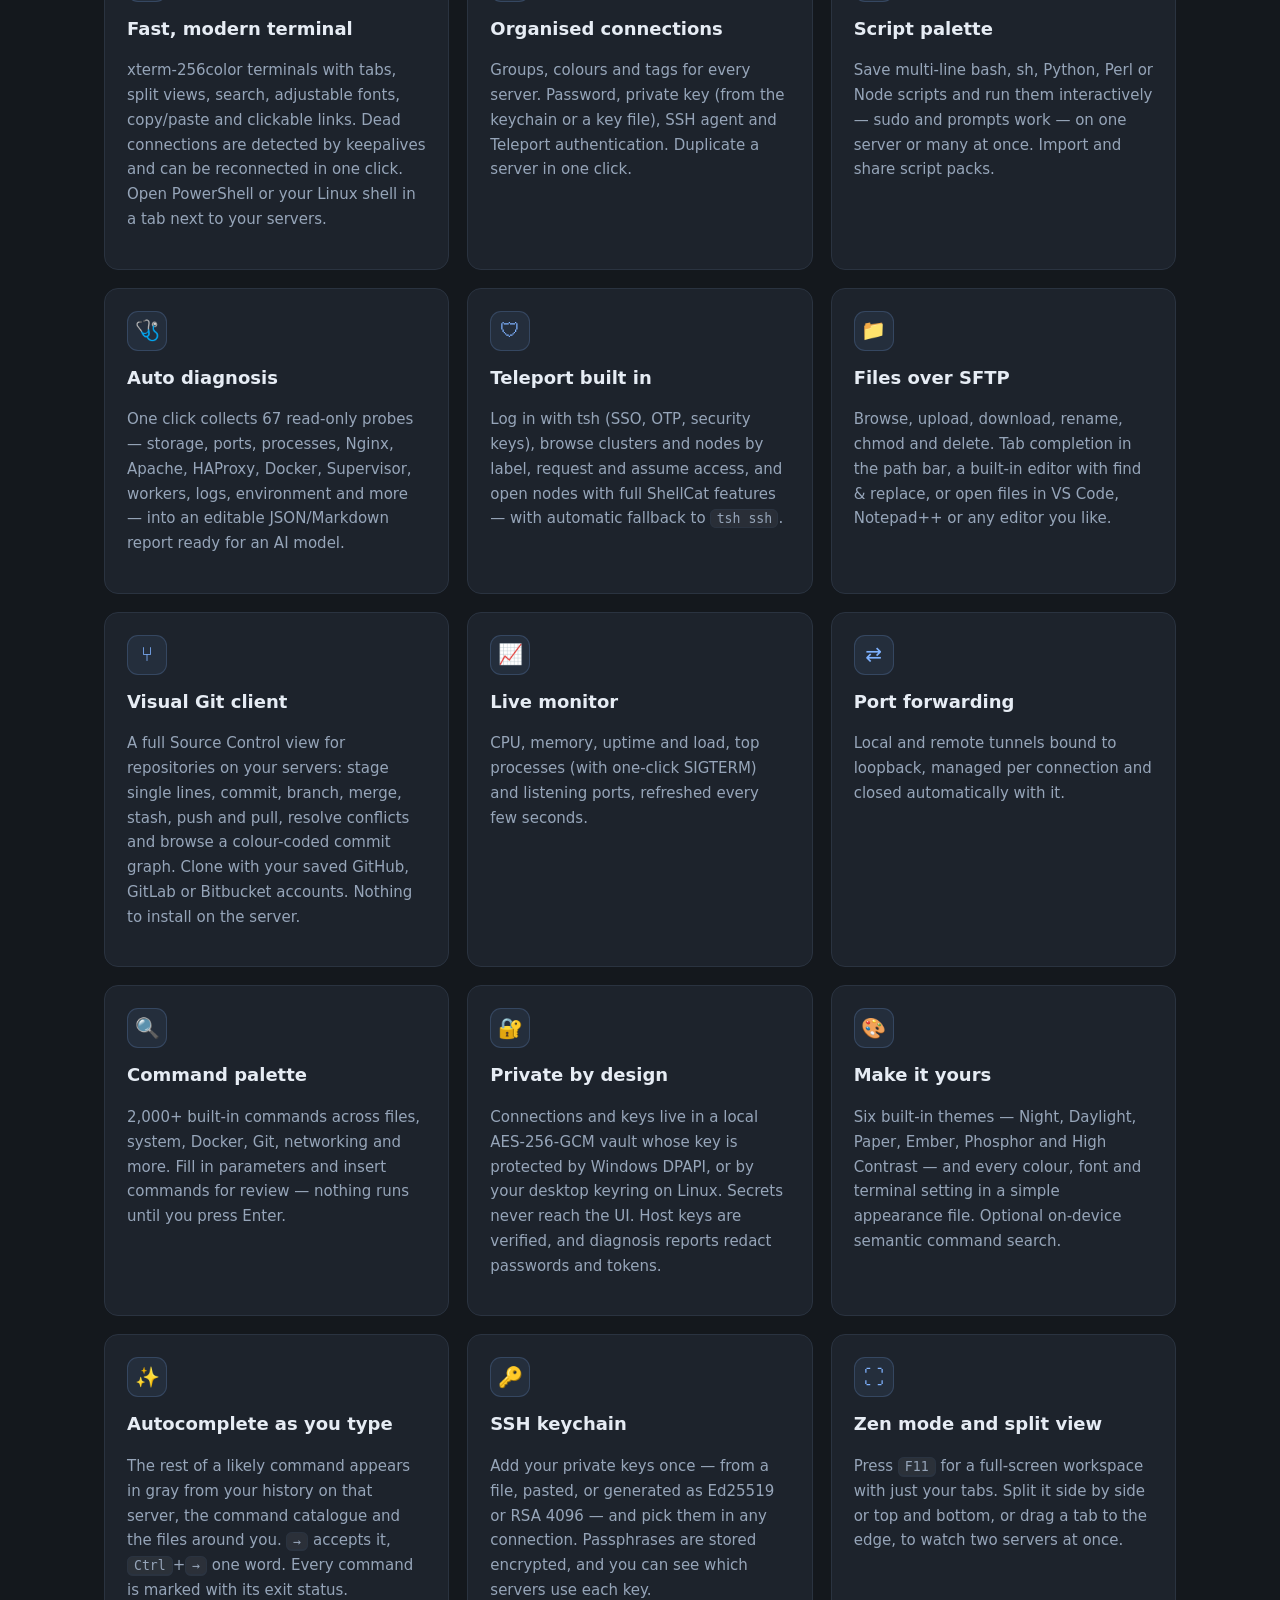
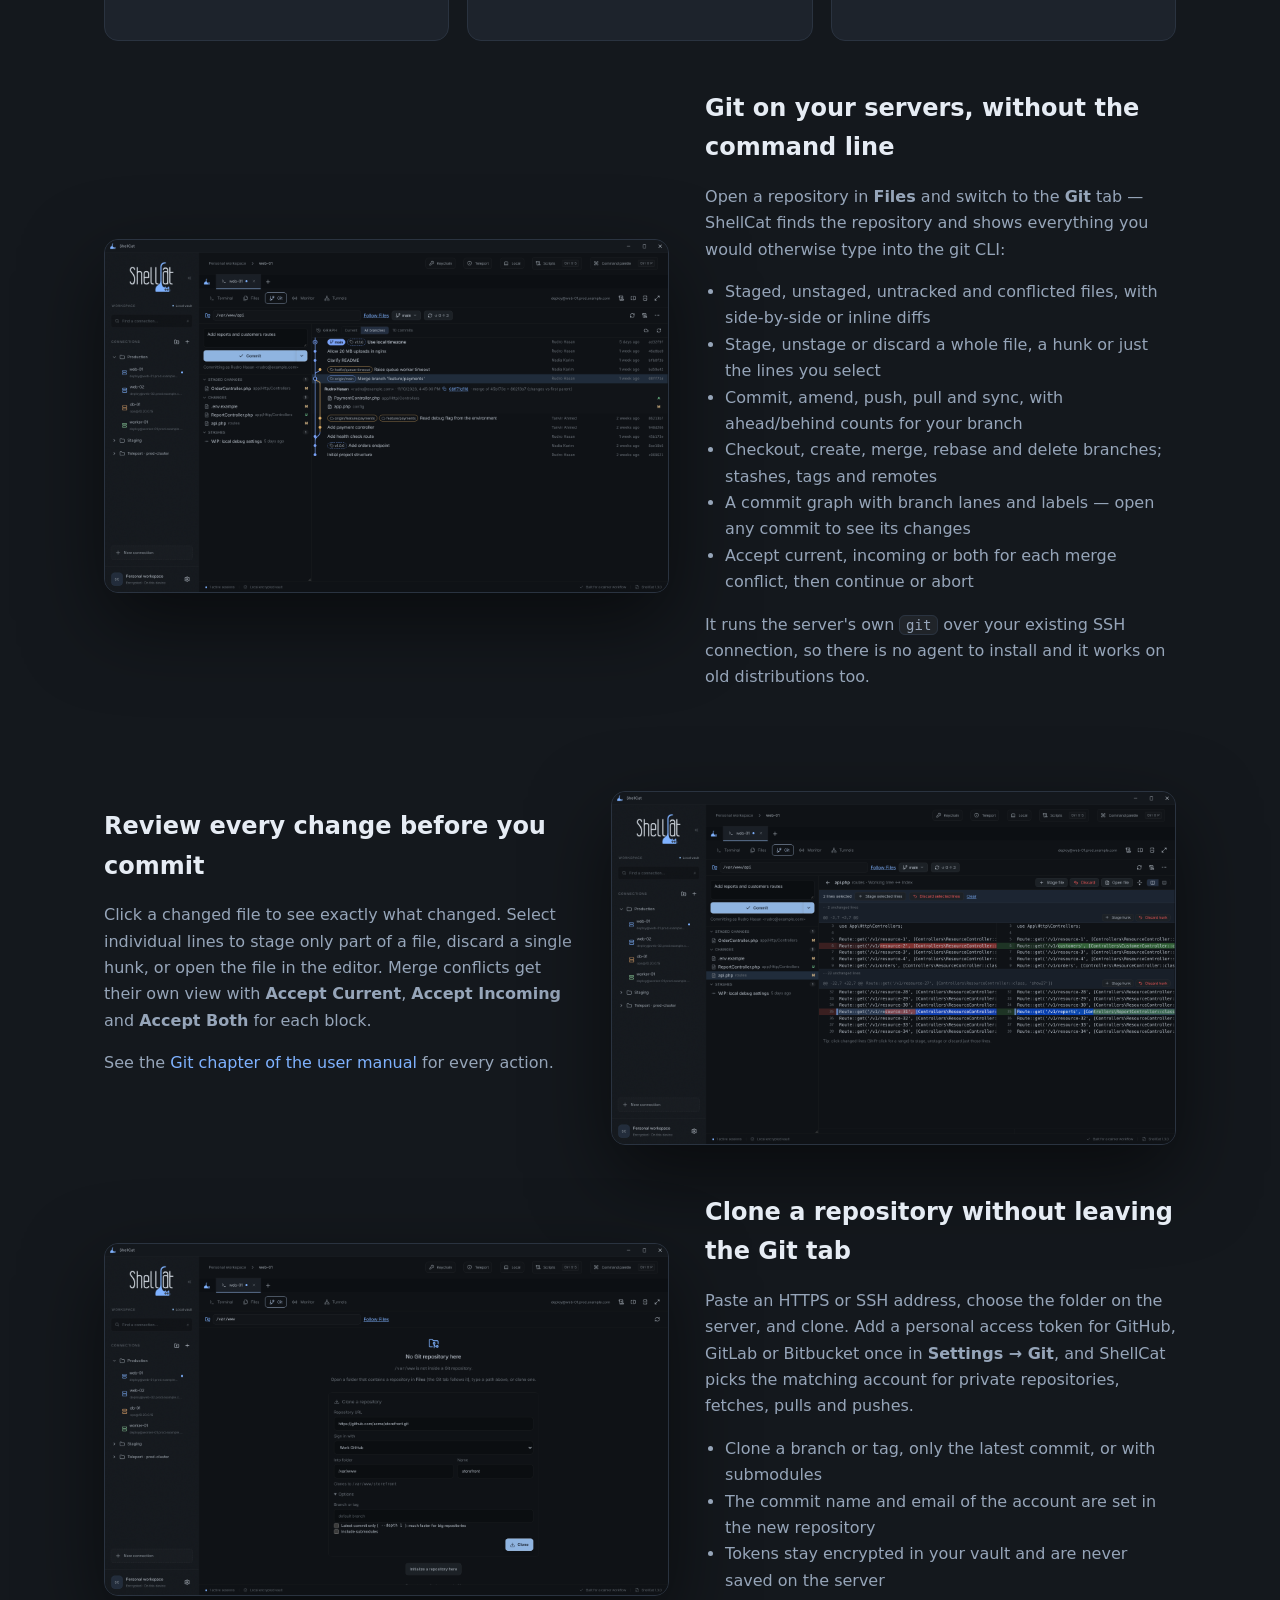
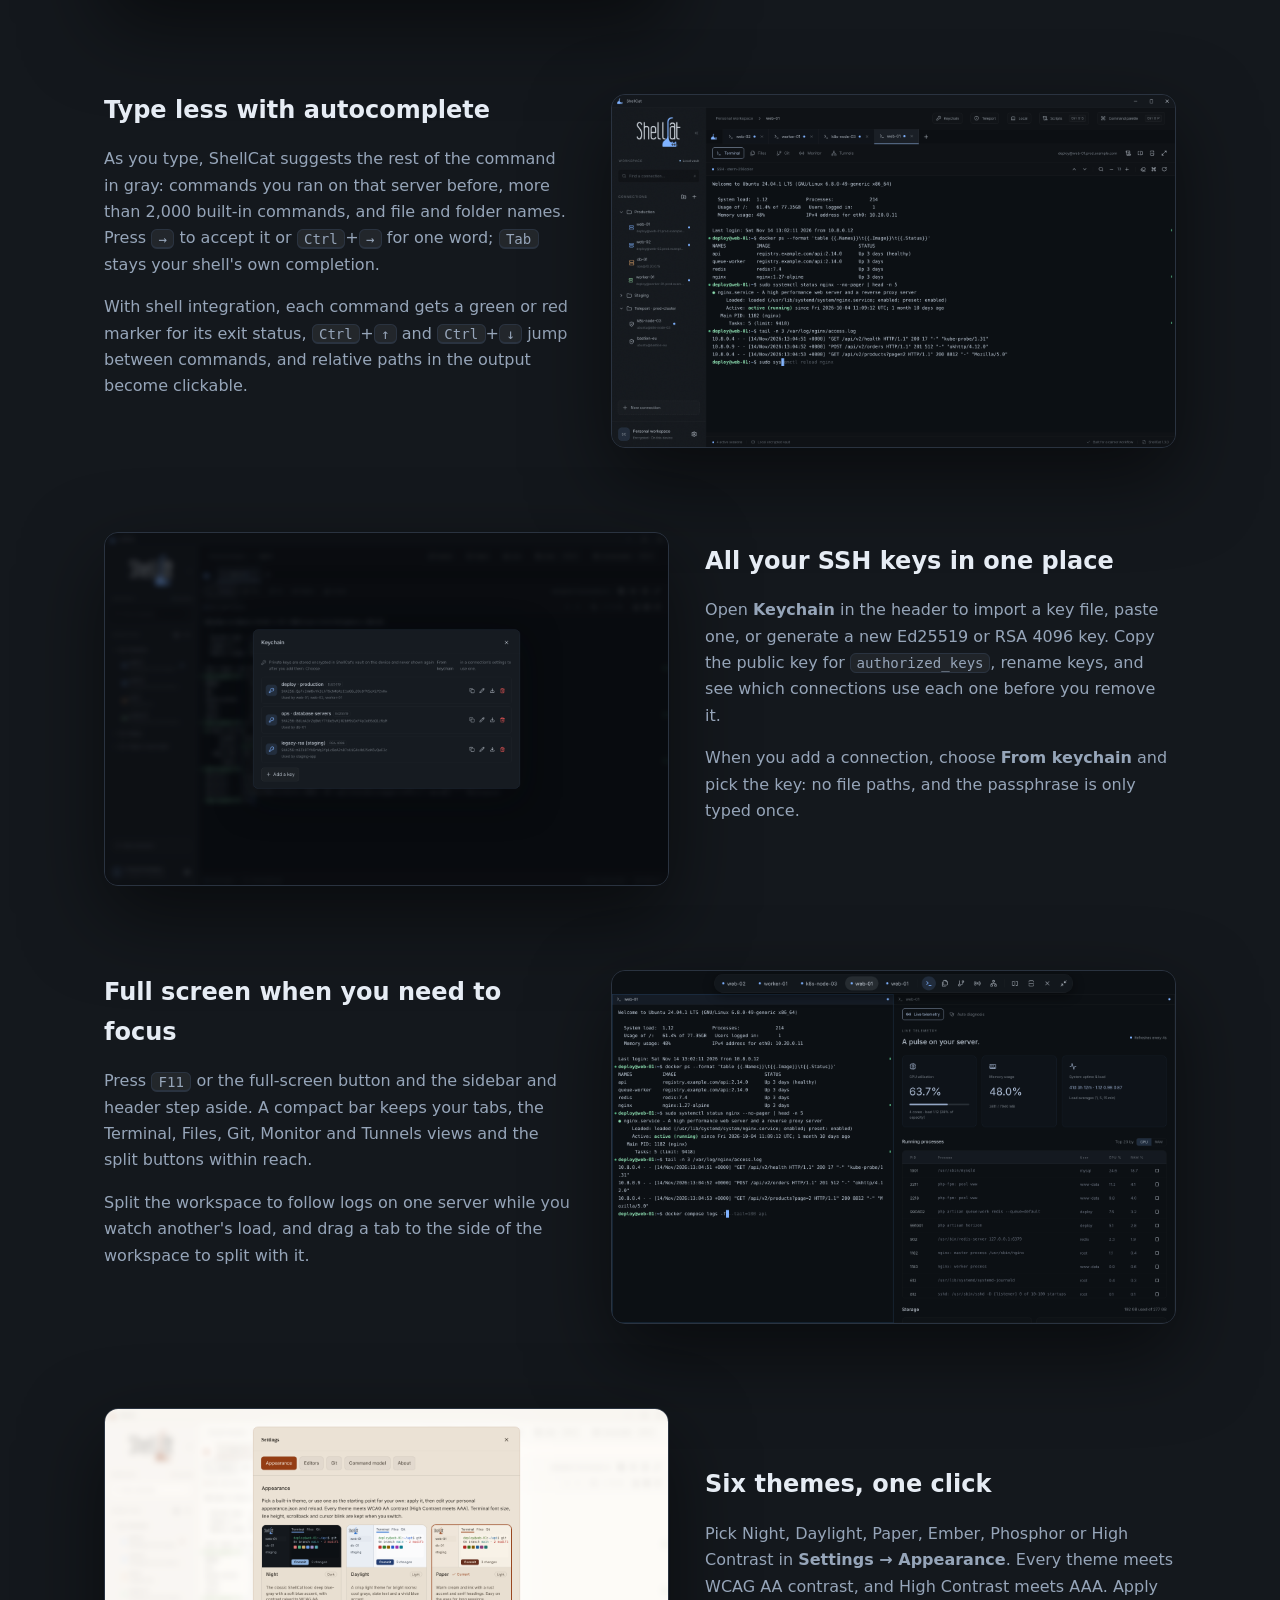
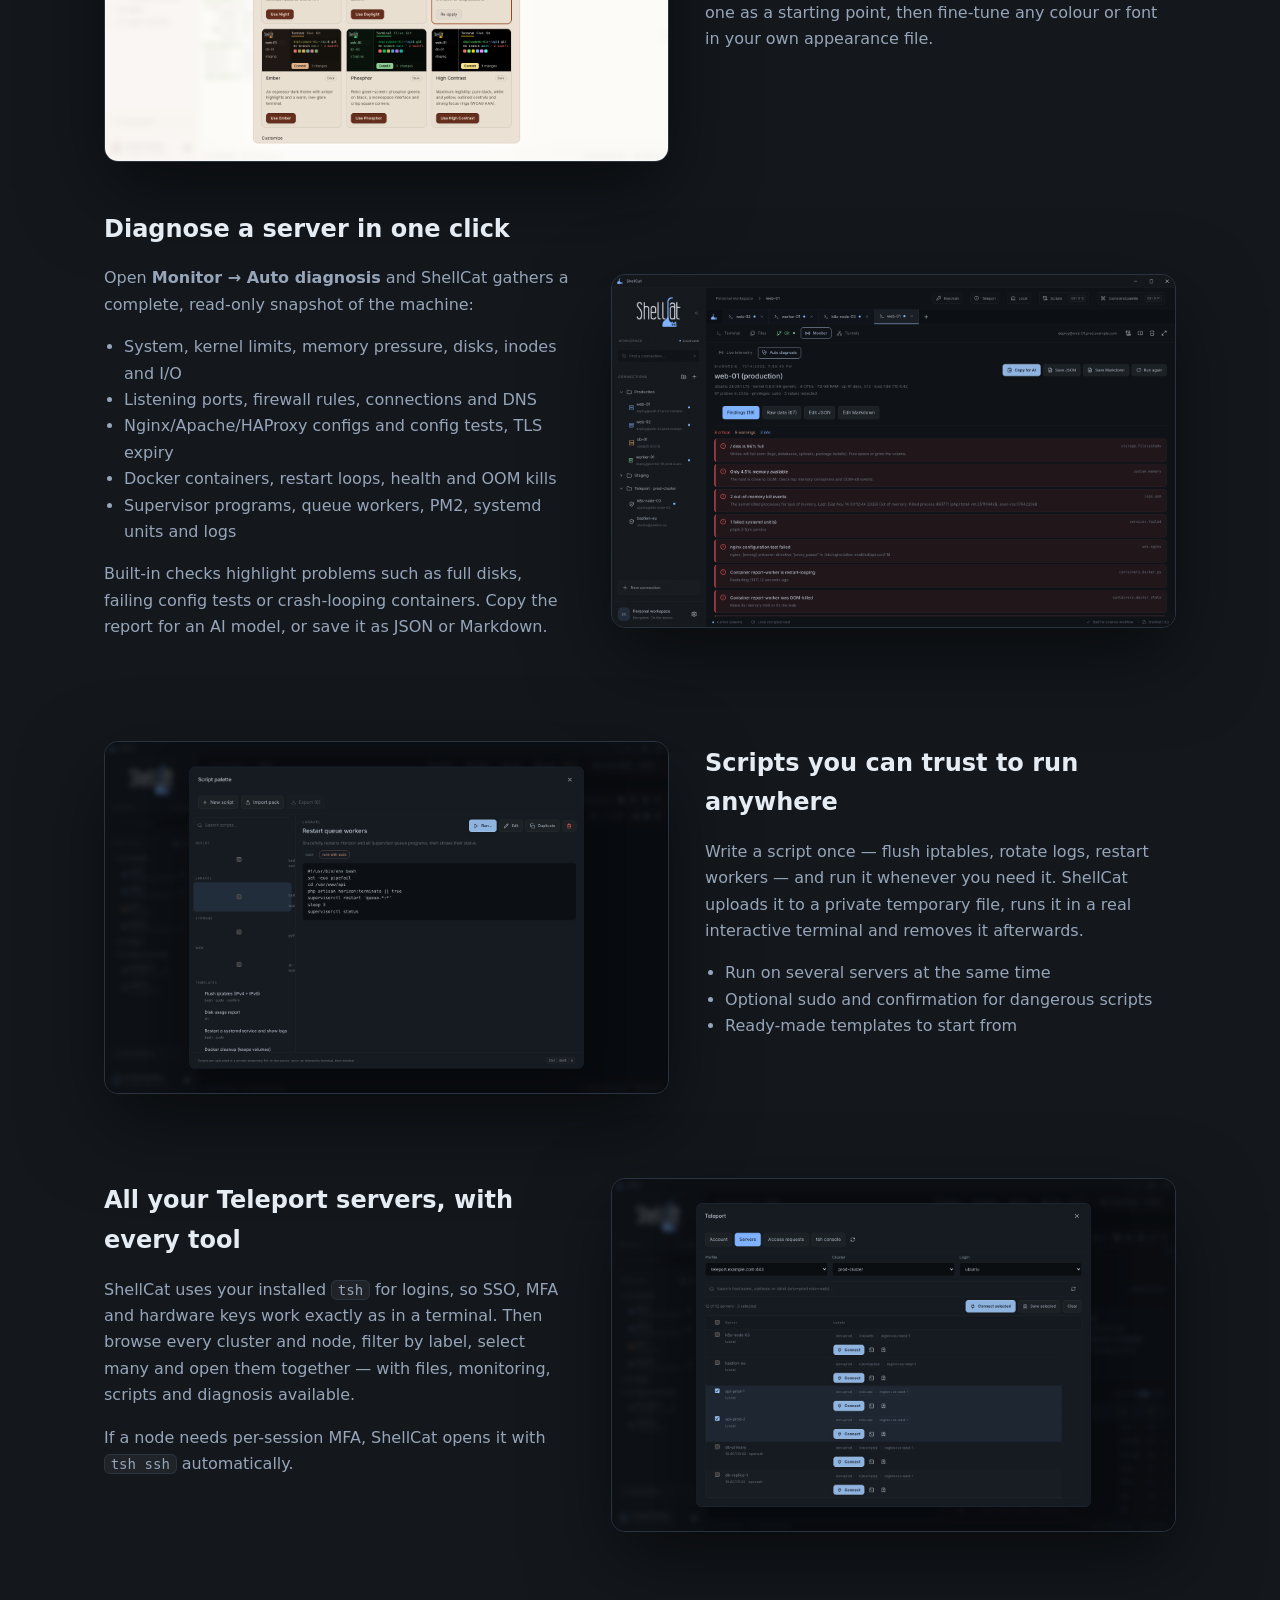
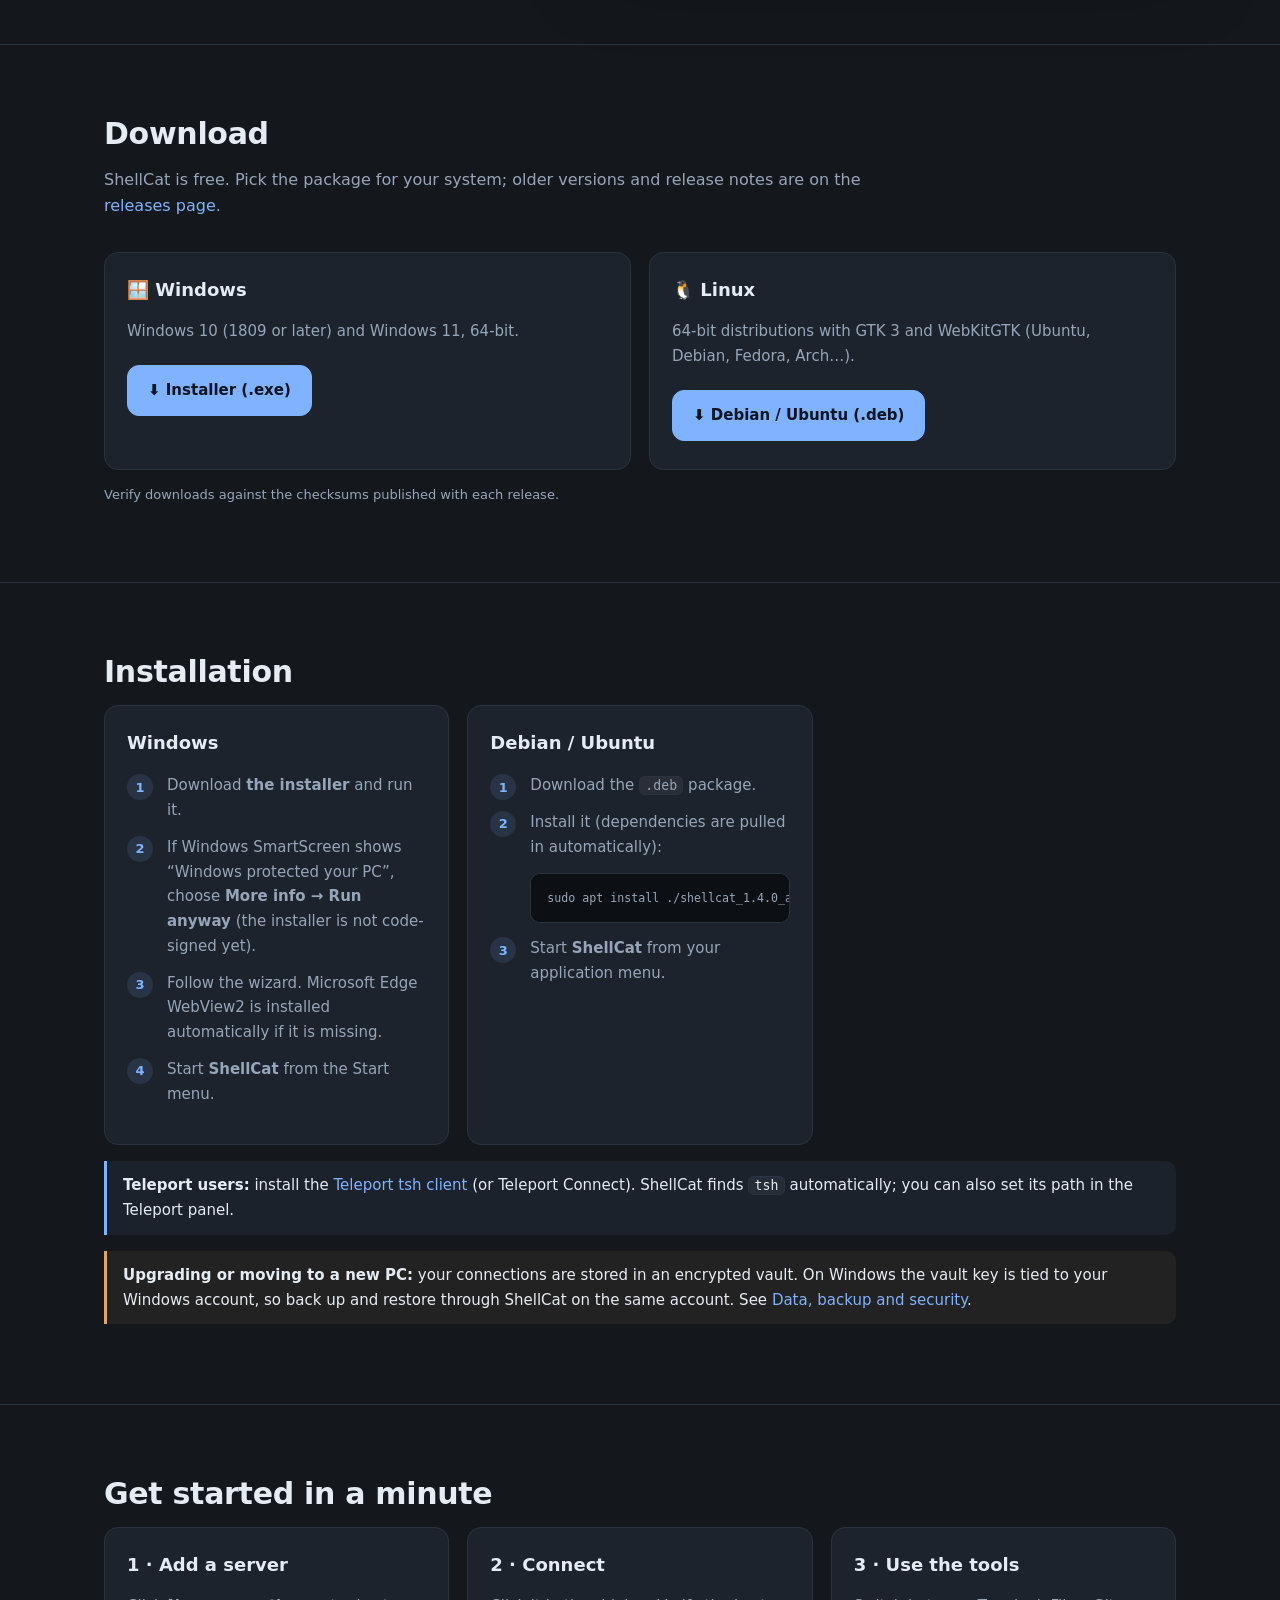
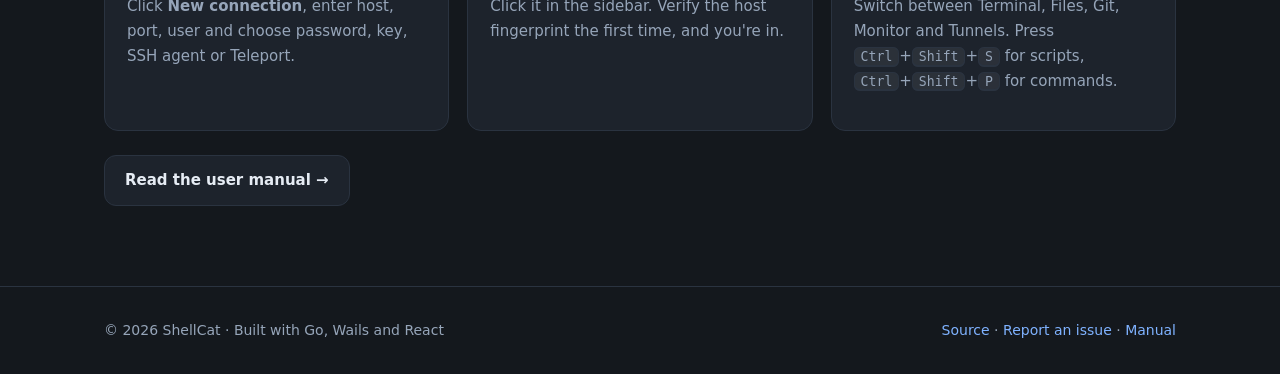
==== commit 17d0b57b: "logo change" ====
--- a/index.html
+++ b/index.html
@@ -34,7 +34,7 @@
   <main>
     <div class="hero">
       <div class="wrap">
-        <img class="logo" src="assets/logo-stacked.svg" alt="ShellCat logo" width="111" height="180">
+        <img class="logo" src="assets/logo-lockup.svg" alt="ShellCat logo" width="224" height="150">
         <h1>A little closer to your servers.</h1>
         <p class="lead">ShellCat is a desktop SSH workspace for Windows and Linux. Terminal, files, a visual Git client,
           live monitoring, one-click server diagnosis, reusable scripts and native Teleport access — in one calm,
--- a/assets/style.css
+++ b/assets/style.css
@@ -22,7 +22,7 @@
 .btn.primary:hover{background:#9cc4ff}
 .btn small{display:block;font-weight:400;font-size:12px;opacity:.75}
 .hero{padding:72px 0 40px;text-align:center}
-.hero img.logo{height:180px;width:auto;display:block;margin:0 auto}
+.hero img.logo{height:150px;width:auto;display:block;margin:0 auto}
 .hero h1{font-size:clamp(34px,5vw,54px);line-height:1.1;margin:18px 0 12px;letter-spacing:-.02em}
 .hero p.lead{color:var(--muted);font-size:19px;max-width:720px;margin:0 auto 28px}
 .cta{display:flex;gap:12px;justify-content:center;flex-wrap:wrap}
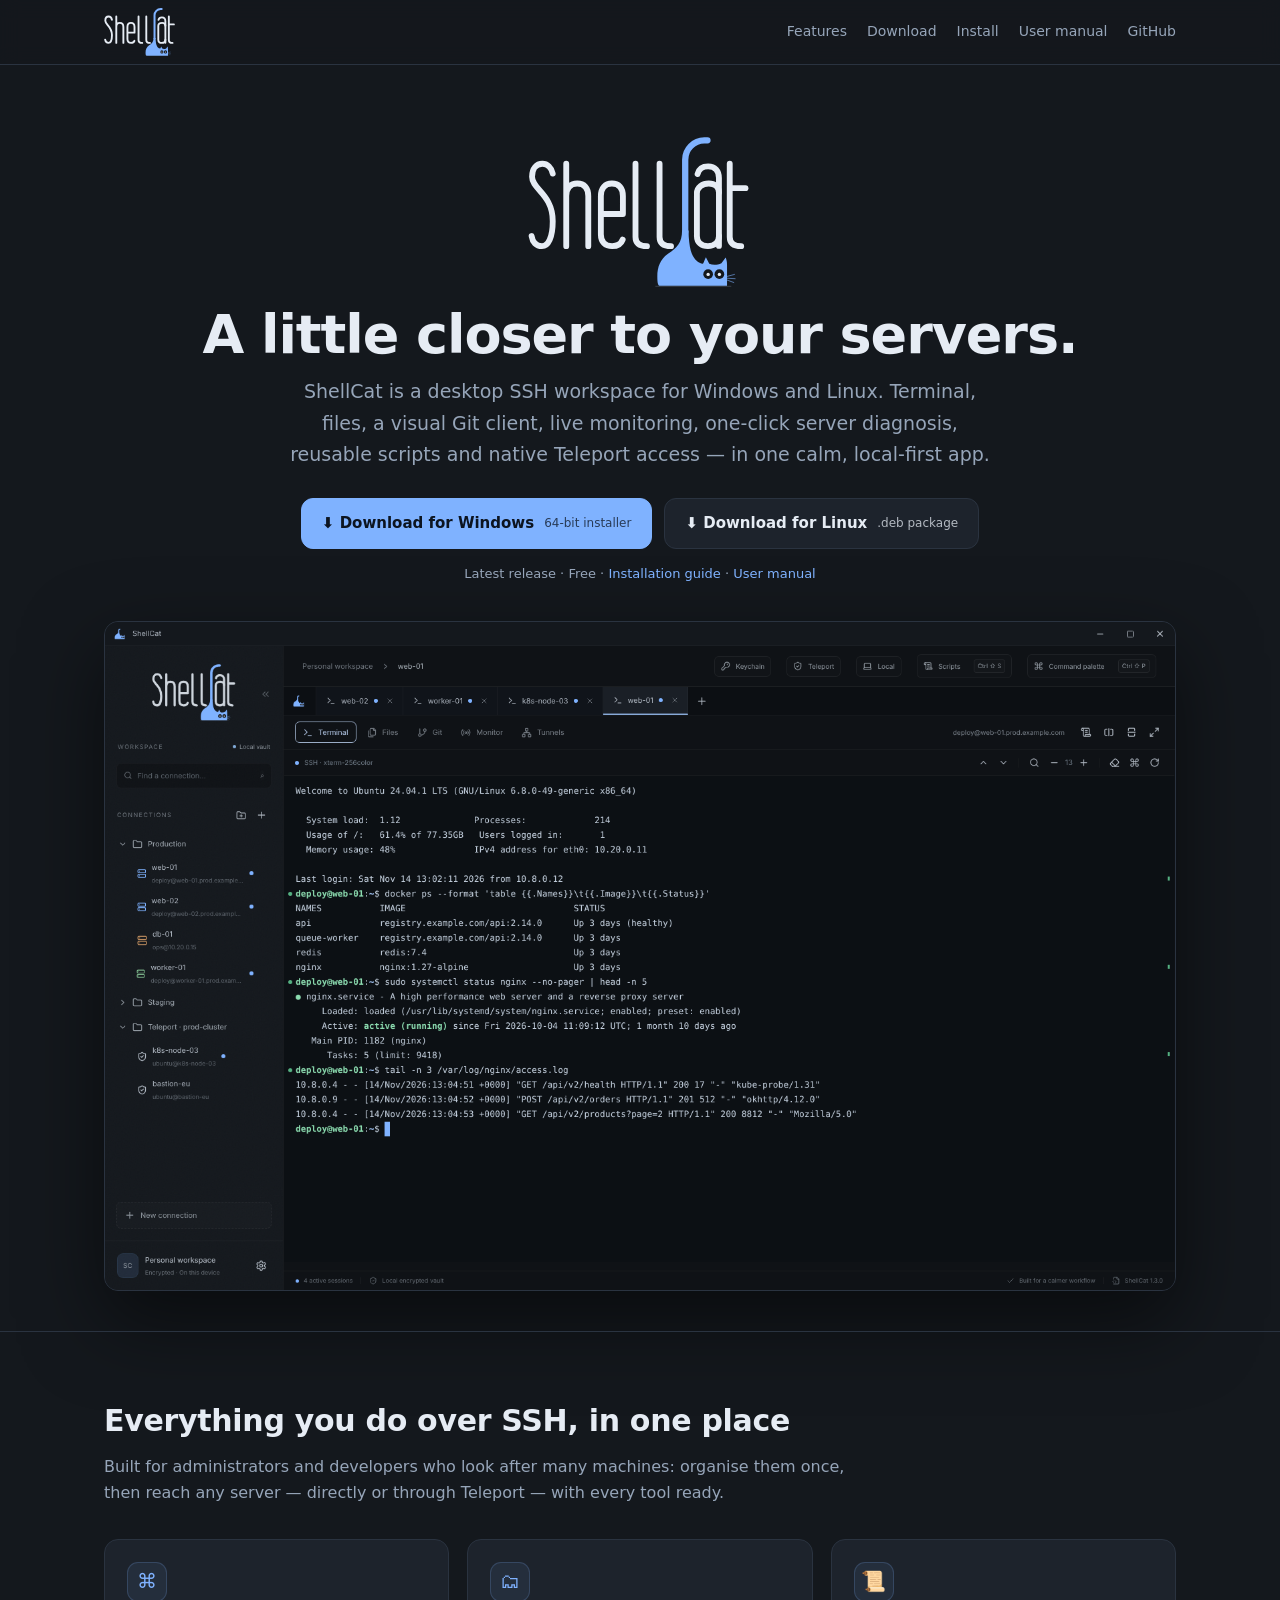
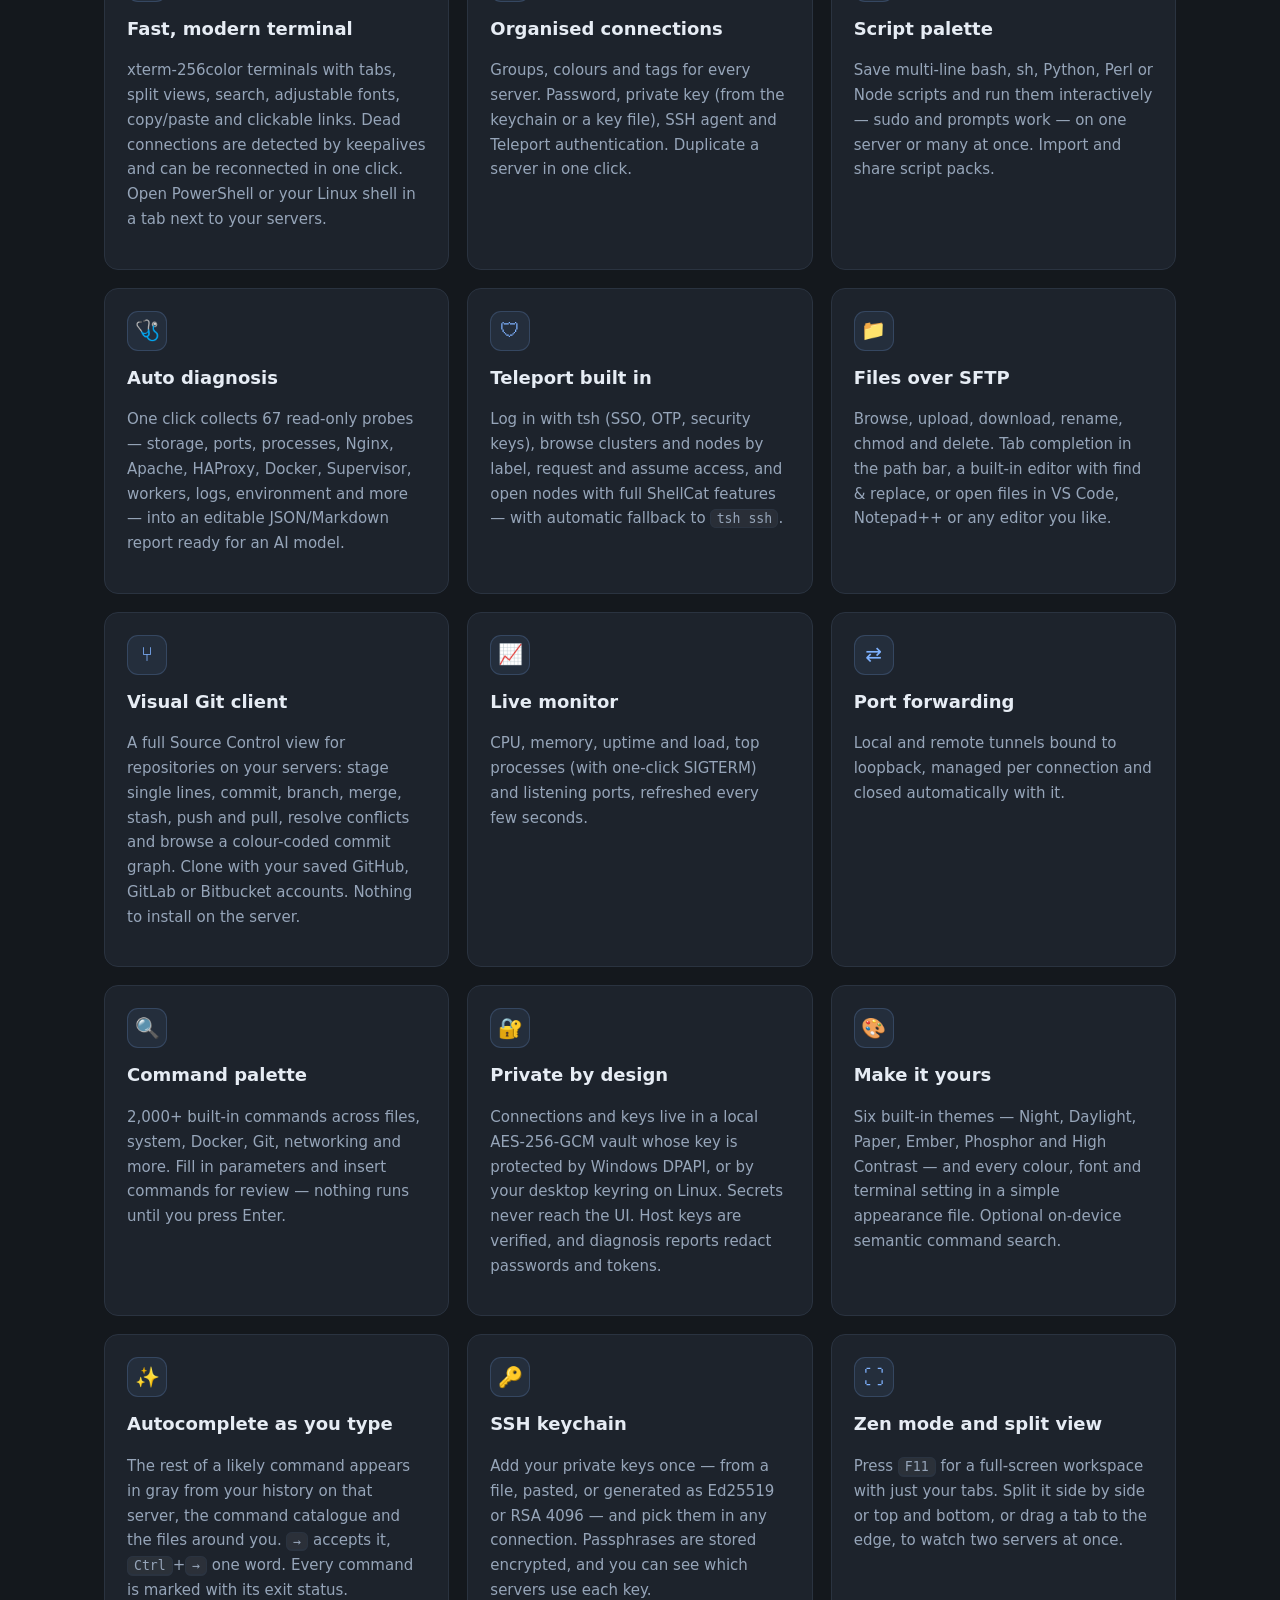
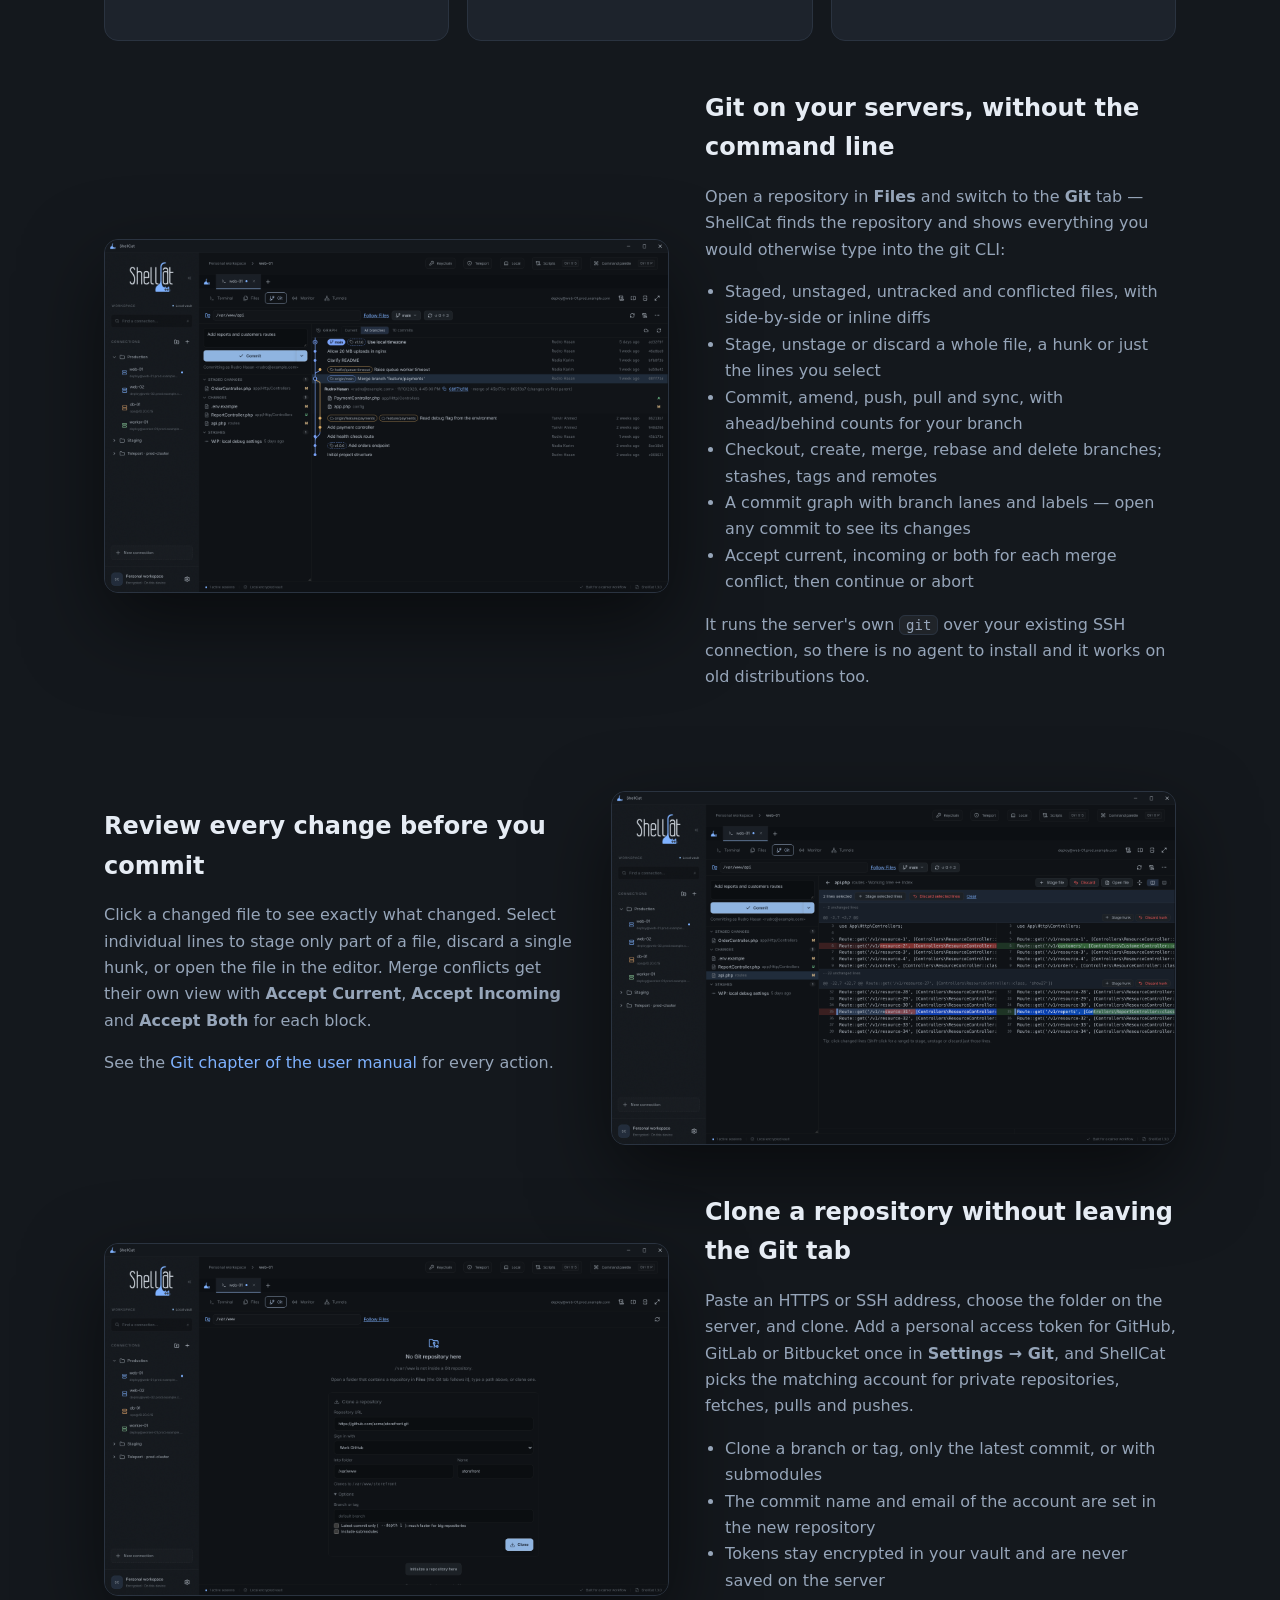
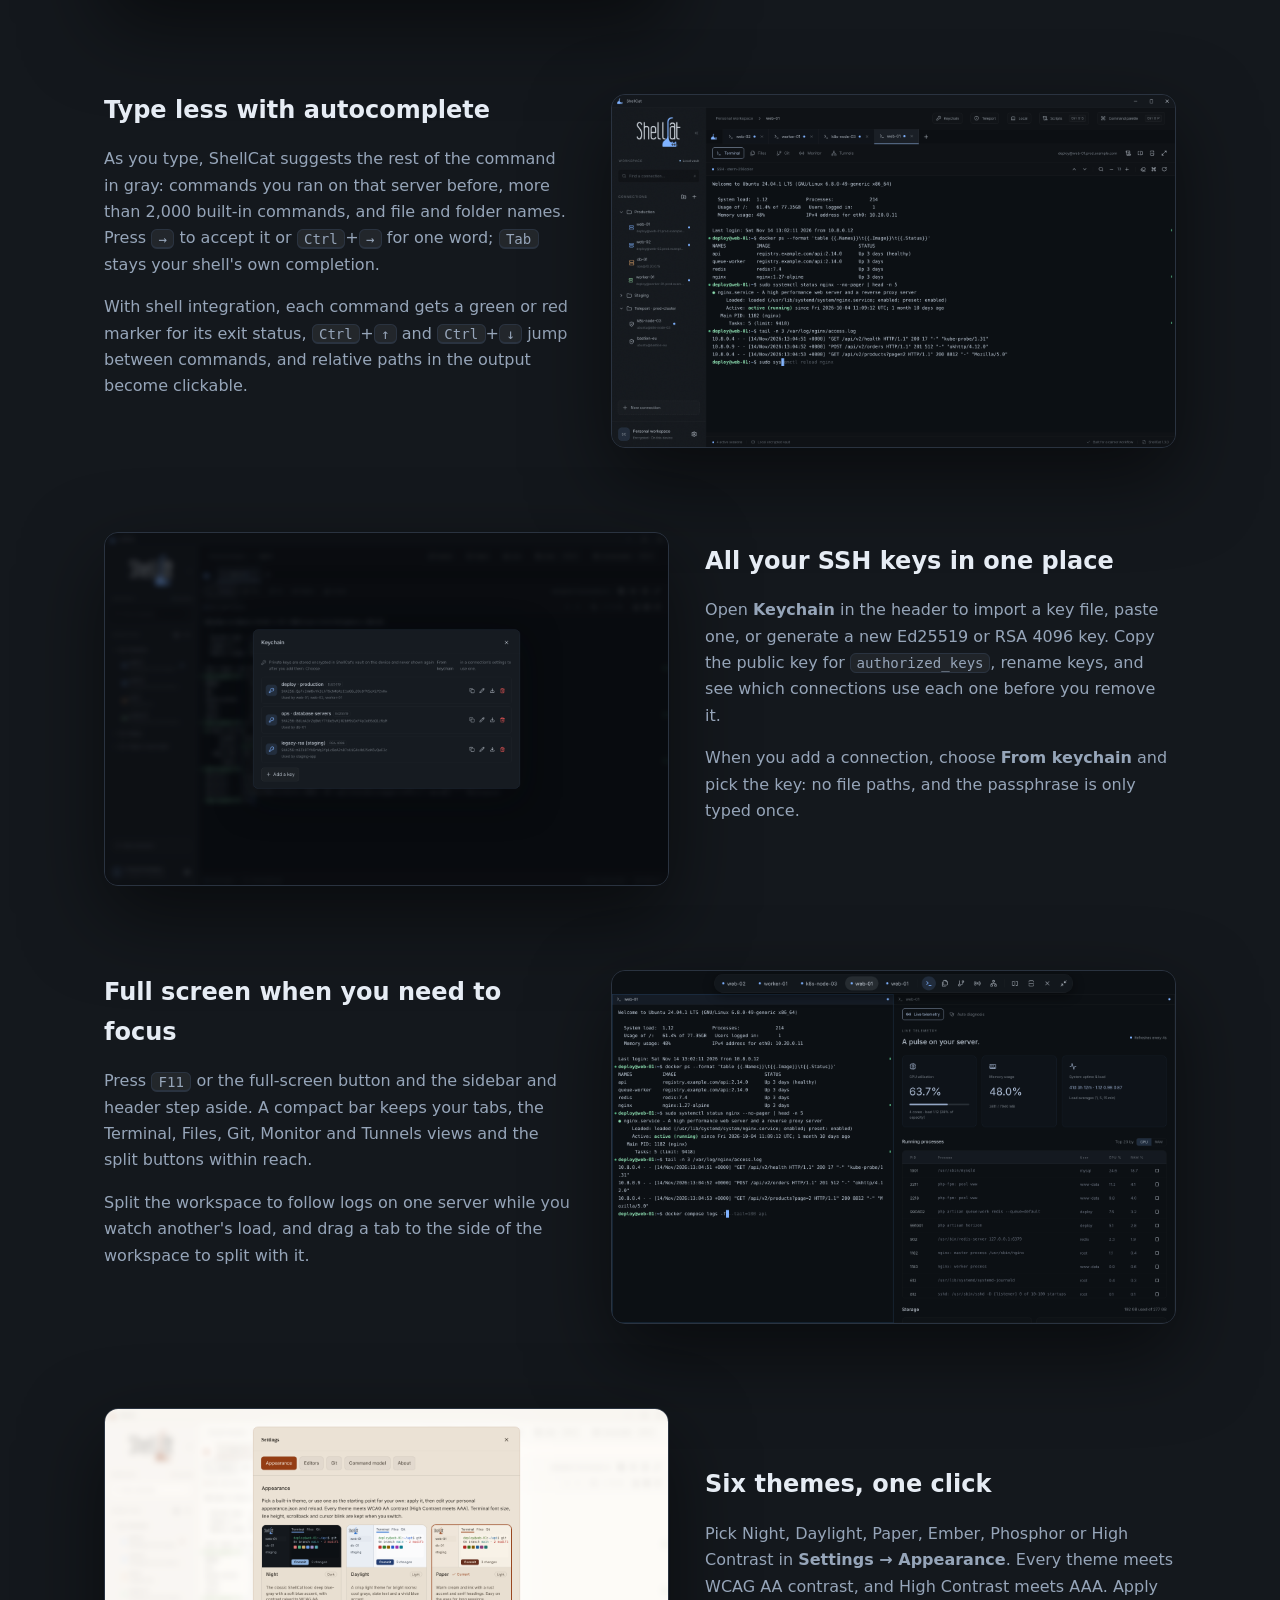
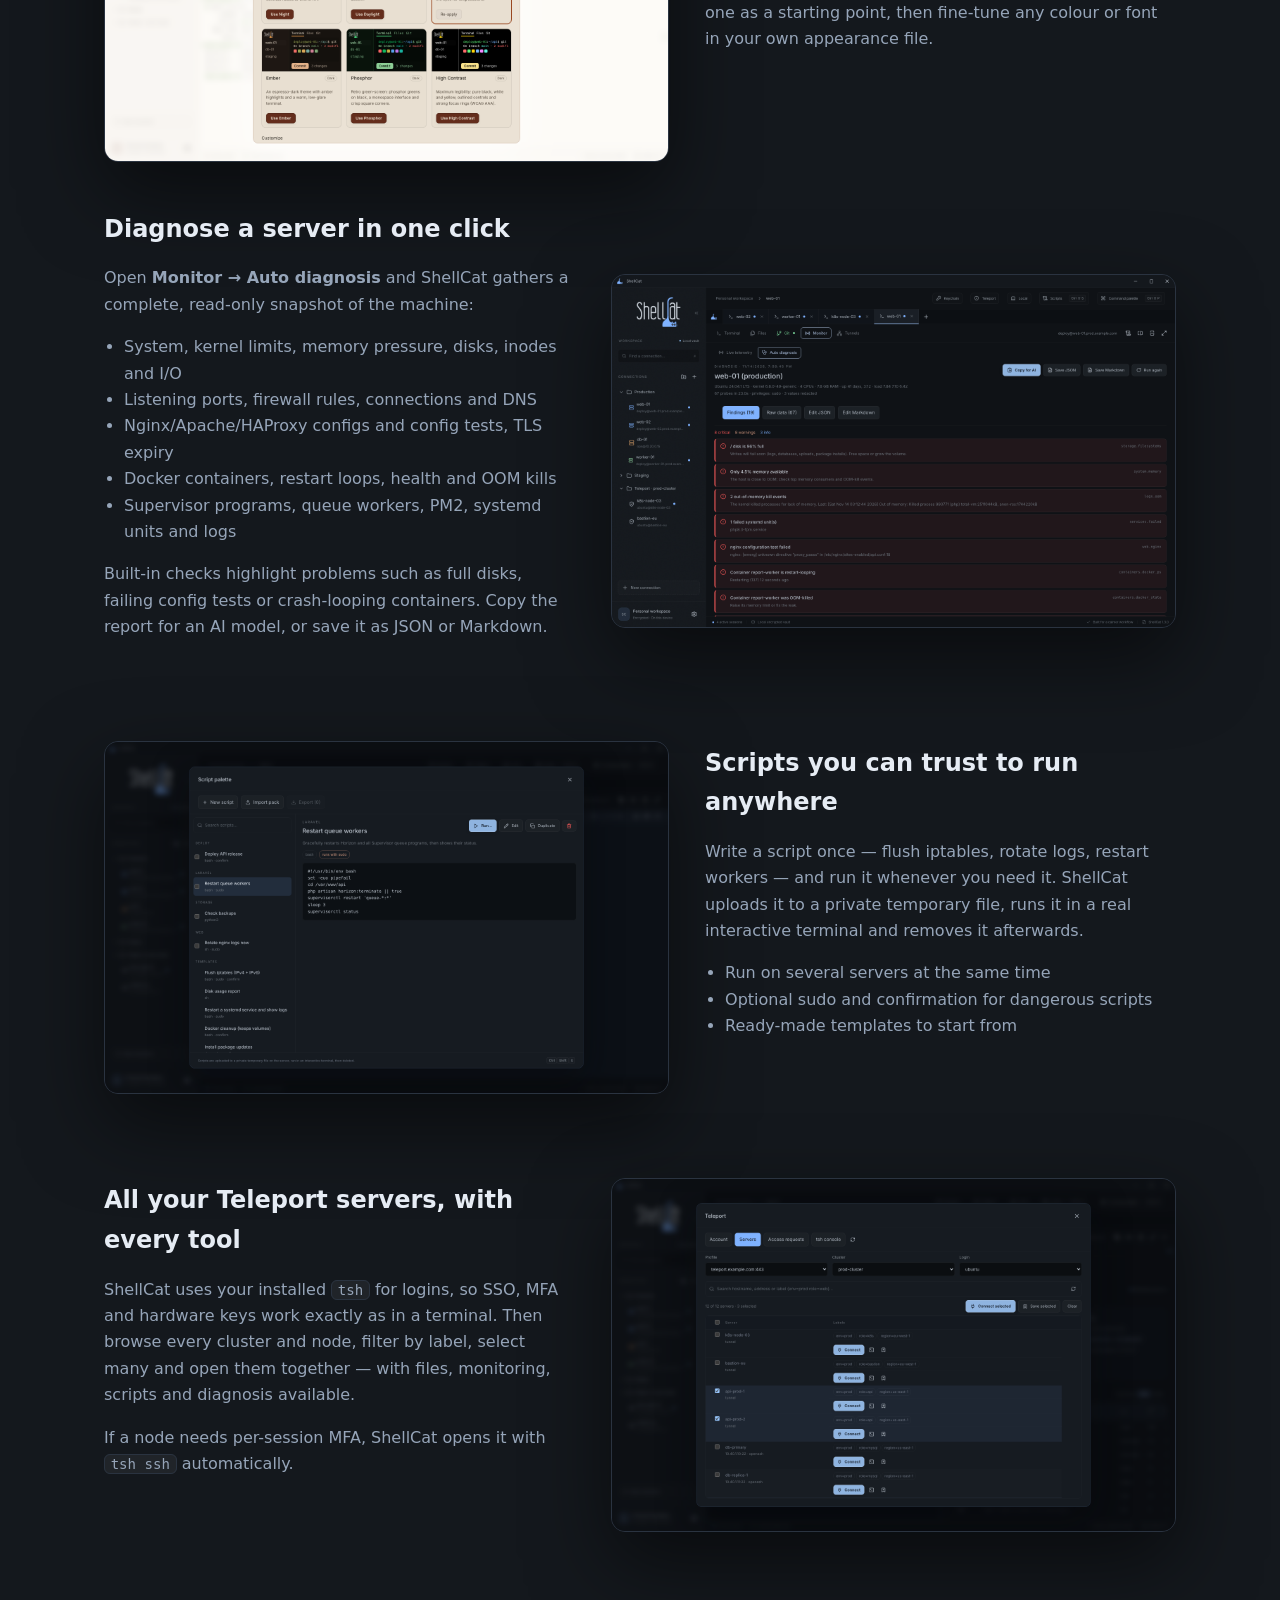
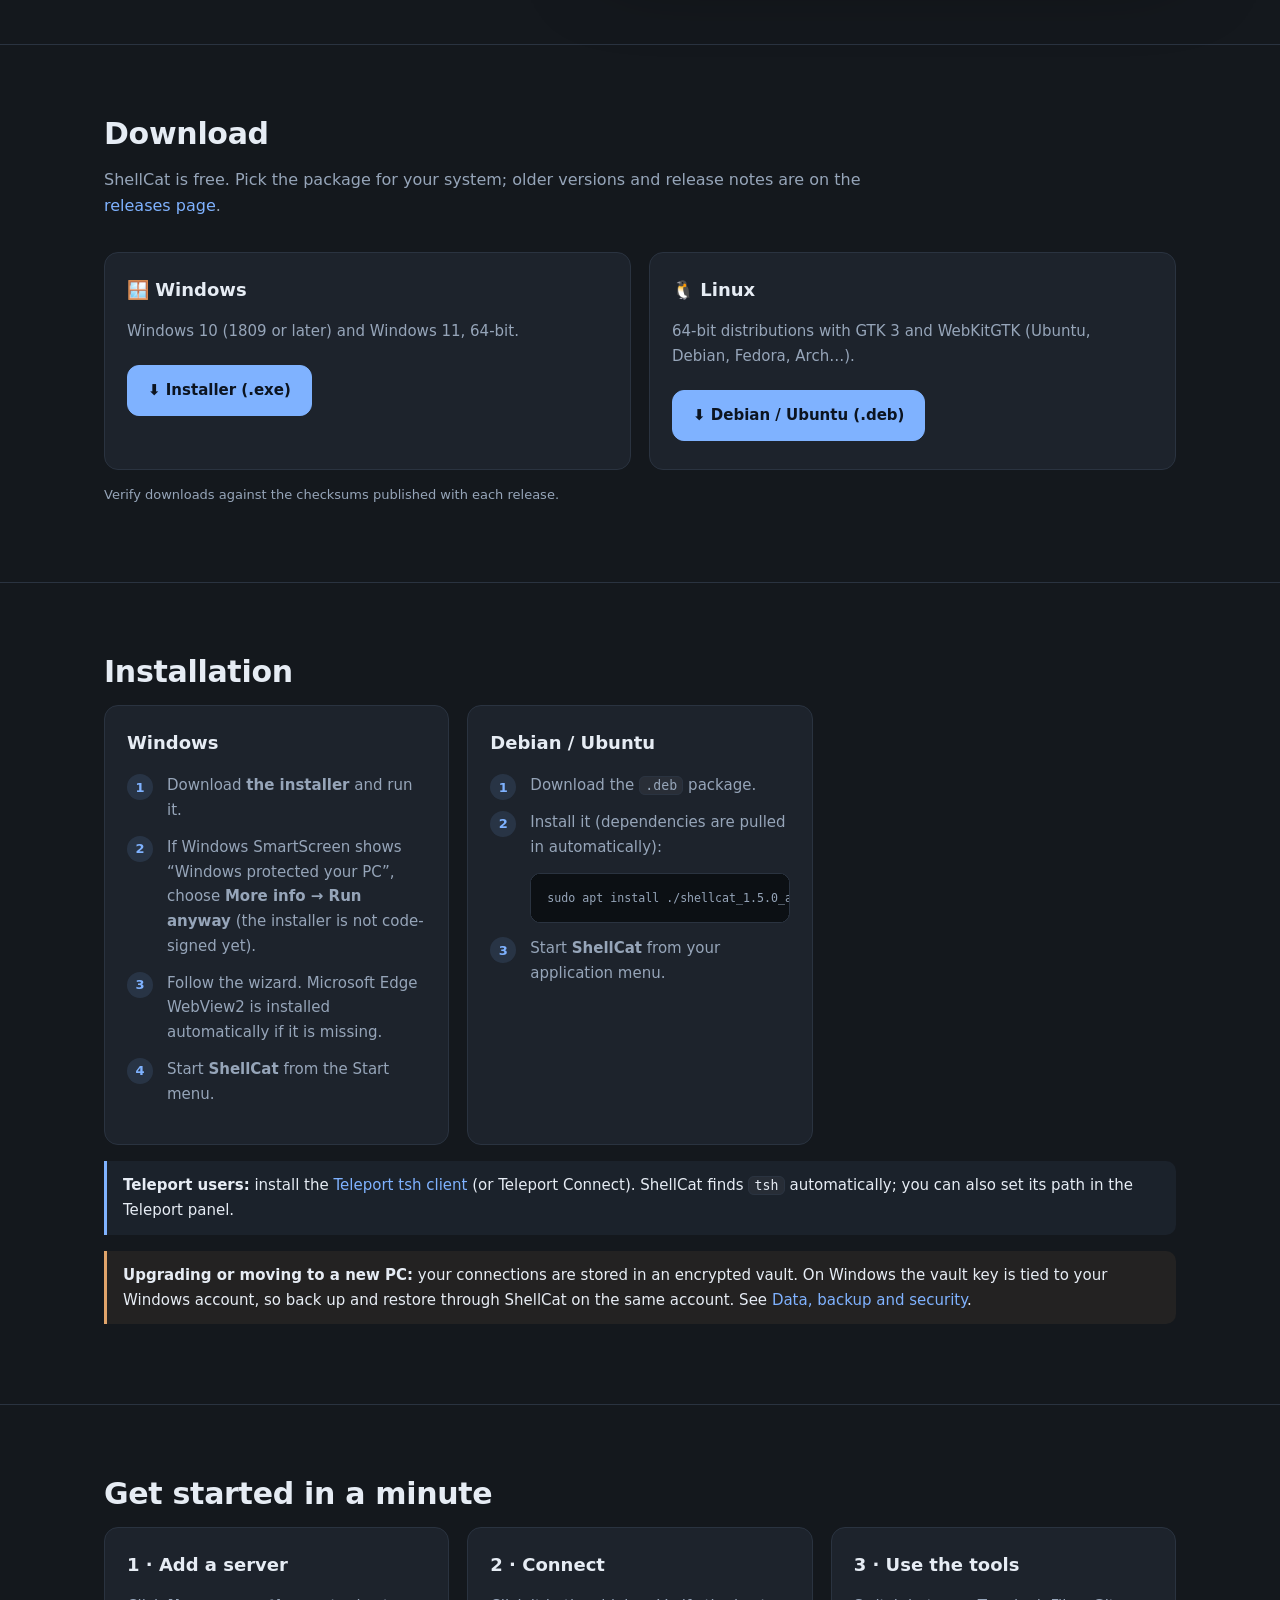
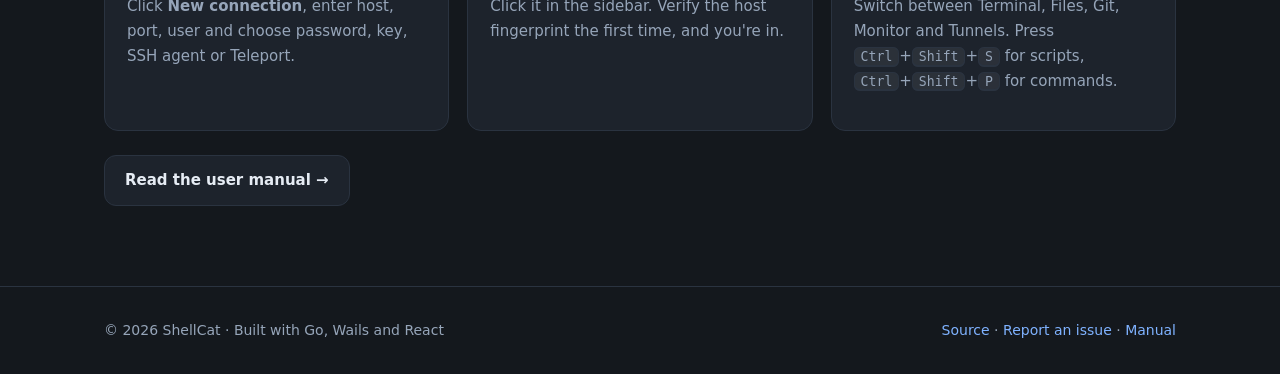
==== commit 8e75df55: "v1.5.0" ====
--- a/index.html
+++ b/index.html
@@ -41,10 +41,10 @@
           local-first app.</p>
         <div class="cta">
           <a class="btn primary"
-            href="https://github.com/Rudro085/shellcat-site/releases/download/v1.4.0/ShellCat-go-amd64-installer.exe">⬇
+            href="https://github.com/Rudro085/shellcat-site/releases/download/v1.5.0/ShellCat-go-amd64-installer.exe">⬇
             Download for Windows<small>64-bit installer</small></a>
           <a class="btn"
-            href="https://github.com/Rudro085/shellcat-site/releases/download/v1.4.0/shellcat_1.4.0_amd64.deb">⬇
+            href="https://github.com/Rudro085/shellcat-site/releases/download/v1.5.0/shellcat_1.5.0_amd64.deb">⬇
             Download for Linux<small>.deb package</small></a>
         </div>
         <p class="meta"><span data-version>Latest release</span><span class="dl-count" data-downloads="total"
@@ -307,7 +307,7 @@
             <h3>🪟 Windows</h3>
             <p>Windows 10 (1809 or later) and Windows 11, 64-bit.</p>
             <a class="btn primary"
-              href="https://github.com/Rudro085/shellcat-site/releases/download/v1.4.0/ShellCat-go-amd64-installer.exe">⬇
+              href="https://github.com/Rudro085/shellcat-site/releases/download/v1.5.0/ShellCat-go-amd64-installer.exe">⬇
               Installer (.exe)</a>
             <p class="dl-count-card" data-downloads="windows" hidden></p>
           </div>
@@ -315,7 +315,7 @@
             <h3>🐧 Linux</h3>
             <p>64-bit distributions with GTK 3 and WebKitGTK (Ubuntu, Debian, Fedora, Arch…).</p>
             <a class="btn primary"
-              href="https://github.com/Rudro085/shellcat-site/releases/download/v1.4.0/shellcat_1.4.0_amd64.deb">⬇
+              href="https://github.com/Rudro085/shellcat-site/releases/download/v1.5.0/shellcat_1.5.0_amd64.deb">⬇
               Debian / Ubuntu (.deb)</a>
             <p class="dl-count-card" data-downloads="linux" hidden></p>
           </div>
@@ -343,7 +343,7 @@
             <ol class="steps">
               <li>Download the <code>.deb</code> package.</li>
               <li>Install it (dependencies are pulled in automatically):
-                <pre><code>sudo apt install ./shellcat_1.4.0_amd64.deb</code></pre>
+                <pre><code>sudo apt install ./shellcat_1.5.0_amd64.deb</code></pre>
               </li>
               <li>Start <b>ShellCat</b> from your application menu.</li>
             </ol>
